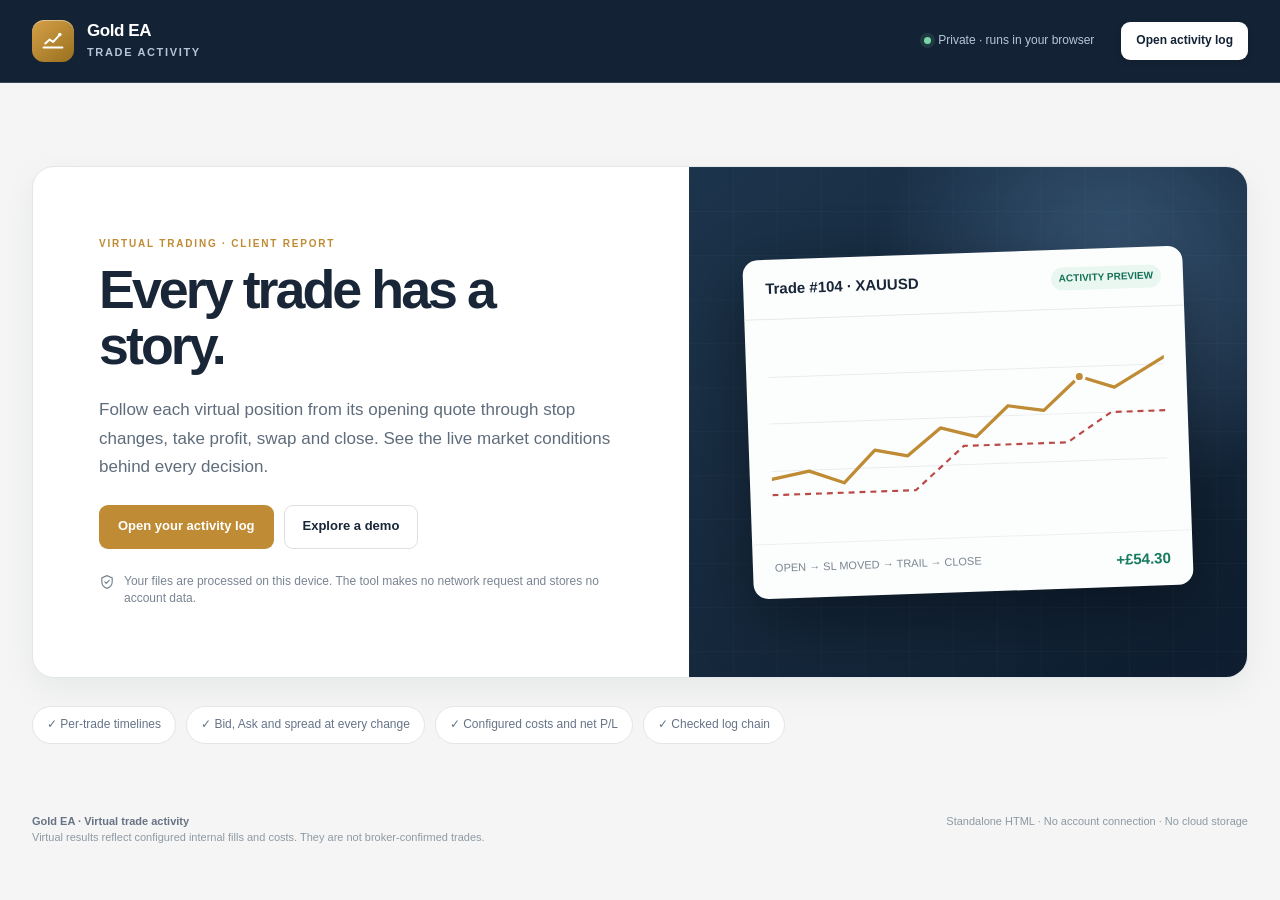
==== public/gold-ea-activity/index.html @ 815eebed "Add Gold EA virtual trade activity viewer at /gold-ea-activity/ Co-Authored-By: Claude Sonnet 5.5 <n" ====
<!doctype html>
<html lang="en">
<head>
  <meta charset="utf-8">
  <meta name="viewport" content="width=device-width, initial-scale=1">
  <meta name="color-scheme" content="light">
  <meta http-equiv="Content-Security-Policy" content="default-src 'none'; script-src 'unsafe-inline'; style-src 'unsafe-inline'; img-src data:; connect-src 'none'; object-src 'none'; base-uri 'none'">
  <title>Gold EA | Virtual trade activity</title>
  <style>
:root {
  color-scheme: light;
  --ink: #192638;
  --muted: #657184;
  --line: #e3e6e9;
  --paper: #fff;
  --surface: #f4f5f4;
  --navy: #132235;
  --navy-soft: #20334b;
  --gold: #bf8b34;
  --gold-soft: #fff5df;
  --green: #15745b;
  --green-soft: #eaf7f1;
  --red: #b34242;
  --red-soft: #fff0ee;
  --shadow: 0 12px 34px rgba(20, 34, 51, .055);
}
* { box-sizing: border-box; }
html { scroll-behavior: smooth; }
body { margin: 0; background: var(--surface); color: var(--ink);
  font-family: -apple-system, BlinkMacSystemFont, "Segoe UI", Inter, Arial, sans-serif;
  font-size: 14px; line-height: 1.45; }
button, input, select { font: inherit; }
button { cursor: pointer; }
button:disabled { cursor: not-allowed; opacity: .48; }
[hidden] { display: none !important; }
a { color: inherit; }
.app-header { background: var(--navy); color: #fff; border-bottom: 1px solid #35465a; }
.header-inner { max-width: 1536px; min-height: 82px; margin: auto; padding: 16px 32px;
  display: flex; align-items: center; justify-content: space-between; gap: 24px; }
.brand { display: flex; align-items: center; gap: 13px; min-width: 255px; }
.brand-icon { width: 42px; height: 42px; border-radius: 12px; background: linear-gradient(140deg, #d6a047, #98701f);
  display: grid; place-items: center; box-shadow: inset 0 1px 0 #ffffff66; }
.brand-icon svg { width: 24px; height: 24px; }
.brand-name { display: block; font-size: 17px; line-height: 1.2; letter-spacing: -.025em; font-weight: 760; }
.brand-caption { display: block; margin-top: 3px; font-size: 11px; letter-spacing: .15em;
  color: #b6c5d8; font-weight: 700; }
.header-tools { display: flex; align-items: center; justify-content: flex-end; flex-wrap: wrap; gap: 8px; }
.privacy-chip { color: #b7c7d9; display: inline-flex; align-items: center; gap: 7px;
  font-size: 12px; padding: 8px 12px; margin-right: 7px; white-space: nowrap; }
.privacy-dot { width: 7px; height: 7px; border-radius: 50%; background: #7bd6a7;
  box-shadow: 0 0 0 4px #7bd6a722; }
.btn { border: 1px solid transparent; border-radius: 9px; min-height: 38px; padding: 8px 14px;
  display: inline-flex; justify-content: center; align-items: center; gap: 7px;
  font-size: 12px; font-weight: 700; white-space: nowrap; text-decoration: none; transition: .16s ease; }
.btn:focus-visible, input:focus-visible, select:focus-visible, summary:focus-visible,
.trade-card:focus-visible { outline: 3px solid #d8a640; outline-offset: 2px; }
.btn:hover:not(:disabled) { transform: translateY(-1px); }
.btn-light { background: #fff; color: var(--navy); box-shadow: 0 2px 6px #00000020; }
.btn-light:hover:not(:disabled) { background: #f3f6fa; }
.btn-outline { background: transparent; border-color: #607188; color: #fff; }
.btn-outline:hover:not(:disabled) { background: #ffffff16; border-color: #a8b9cb; }
.btn-quiet { background: #fff; border-color: #dce0e4; color: var(--ink); }
.btn-quiet:hover:not(:disabled) { border-color: var(--gold); background: #fffaf0; }
.btn-gold { background: var(--gold); color: #fff; }
.btn-gold:hover:not(:disabled) { background: #a97723; }
.file-input { position: absolute; width: 1px; height: 1px; opacity: 0; pointer-events: none; }
.page { max-width: 1536px; margin: auto; padding: 34px 32px 70px; }
.status-line { min-height: 23px; color: var(--muted); font-size: 12px; margin-bottom: 10px; }
.status-line.error { color: var(--red); font-weight: 700; }
.empty-shell { margin: 26px 0 0; background: var(--paper); border: 1px solid var(--line);
  border-radius: 22px; overflow: hidden; box-shadow: var(--shadow); display: grid;
  grid-template-columns: 1fr minmax(390px, .85fr); min-height: 510px; }
.empty-copy { padding: 70px 66px; display: flex; flex-direction: column; align-items: flex-start; justify-content: center; }
.eyebrow { color: var(--gold); font-size: 10px; font-weight: 820; letter-spacing: .18em; margin: 0 0 9px; }
.empty-copy h1 { font-size: clamp(34px, 4.2vw, 60px); max-width: 650px; line-height: 1.06;
  letter-spacing: -.055em; margin: 0; font-weight: 760; }
.empty-copy .lead { margin: 22px 0 24px; max-width: 540px; color: #5e6c7b;
  font-size: 17px; line-height: 1.65; }
.empty-actions { display: flex; flex-wrap: wrap; gap: 10px; }
.empty-actions .btn { min-height: 44px; padding-inline: 18px; font-size: 13px; }
.empty-note { margin: 24px 0 0; display: flex; align-items: flex-start; gap: 9px;
  color: #798492; max-width: 550px; font-size: 12px; }
.empty-note svg { width: 16px; height: 16px; flex: none; margin-top: 1px; }
.hero-art { position: relative; padding: 44px 38px; overflow: hidden; display: grid; place-items: center;
  background: radial-gradient(circle at 76% 20%, #395776 0, transparent 40%),
    linear-gradient(145deg, #1d354c, #0f1e30); }
.hero-art::before { content: ""; position: absolute; inset: 0; opacity: .35;
  background-image: linear-gradient(#ffffff10 1px, transparent 1px),
    linear-gradient(90deg, #ffffff10 1px, transparent 1px); background-size: 44px 44px; }
.mock-panel { position: relative; width: min(440px, 100%); background: #fcfdfd; border-radius: 15px;
  box-shadow: 0 20px 65px #0006; overflow: hidden; transform: rotate(-2deg); }
.mock-panel-head { display: flex; justify-content: space-between; align-items: center;
  padding: 18px 22px; border-bottom: 1px solid #e7e9ec; }
.mock-panel-head strong { font-size: 15px; }
.mock-panel-head span { background: #eaf7f1; color: #147056; border-radius: 99px;
  padding: 4px 8px; font-size: 10px; font-weight: 750; }
.mock-panel-body { padding: 22px; }
.mock-panel-body svg { width: 100%; height: 175px; }
.mock-panel-foot { display: flex; justify-content: space-between; border-top: 1px solid #edf0f2;
  padding: 16px 22px; color: #7a8491; font-size: 11px; }
.mock-panel-foot strong { font-size: 15px; color: #167b5e; }
.trust-strip { display: flex; flex-wrap: wrap; gap: 10px; margin-top: 28px; }
.trust-strip span { background: #fff; border: 1px solid var(--line); border-radius: 99px;
  padding: 9px 14px; font-size: 12px; color: #667488; }
.dashboard-head { display: flex; justify-content: space-between; align-items: flex-end; gap: 16px; margin-bottom: 24px; }
.dashboard-head h1 { font-size: clamp(28px, 3vw, 39px); letter-spacing: -.045em;
  margin: 3px 0 5px; line-height: 1.12; }
.dashboard-head p { color: var(--muted); margin: 0; font-size: 13px; }
.dashboard-head-right { text-align: right; min-width: 210px; }
.run-id { display: block; color: var(--muted); font-size: 11px; max-width: 440px;
  overflow: hidden; text-overflow: ellipsis; white-space: nowrap; }
.audit-pill { display: inline-flex; align-items: center; gap: 7px; border: 1px solid #d5e9dc;
  background: #eef8f2; color: #176d50; padding: 7px 11px; border-radius: 99px;
  font-size: 11px; font-weight: 750; margin-bottom: 8px; }
.audit-pill::before { content: "✓"; font-weight: 900; }
.metric-grid { display: grid; grid-template-columns: repeat(4, minmax(0, 1fr)); gap: 14px; margin-bottom: 18px; }
.metric { background: #fff; border: 1px solid var(--line); border-radius: 14px;
  box-shadow: var(--shadow); padding: 18px 20px; min-height: 112px; }
.metric span { color: var(--muted); font-size: 11px; font-weight: 680; letter-spacing: .02em; }
.metric strong { display: block; margin-top: 6px; color: var(--ink); font-size: clamp(22px, 2.3vw, 30px);
  letter-spacing: -.04em; line-height: 1.13; font-variant-numeric: tabular-nums; }
.metric small { display: block; margin-top: 6px; color: #8993a0; font-size: 11px; }
.metric .positive, .positive { color: var(--green) !important; }
.metric .negative, .negative { color: var(--red) !important; }
.warning-box { background: #fff9ec; border: 1px solid #f0dbaf; color: #70572a; border-radius: 12px;
  padding: 10px 17px; margin-bottom: 18px; font-size: 12px; }
.warning-box p { margin: 5px 0; }
.workspace { display: grid; grid-template-columns: 300px minmax(0, 1fr);
  align-items: start; gap: 16px; }
.sidebar, .detail-shell { border: 1px solid var(--line); background: #fff;
  border-radius: 15px; box-shadow: var(--shadow); }
.sidebar { overflow: hidden; position: sticky; top: 14px; max-height: calc(100vh - 28px);
  display: flex; flex-direction: column; }
.sidebar-head { padding: 20px 18px 14px; border-bottom: 1px solid var(--line); }
.section-title { display: flex; align-items: center; justify-content: space-between; gap: 12px; }
.section-title h3 { font-size: 19px; letter-spacing: -.035em; margin: 0; }
.section-title > span { color: #8792a0; font-size: 11px; }
.sidebar h2 { font-size: 17px; margin: 0 0 14px; letter-spacing: -.025em; }
.search { width: 100%; border: 1px solid #dce1e5; border-radius: 8px; min-height: 38px;
  padding: 9px 11px; background: #fcfcfd; color: var(--ink); outline: none; }
.search::placeholder { color: #98a1ac; }
.segmented { display: flex; gap: 5px; background: #f2f3f4; border-radius: 8px; padding: 4px; margin-top: 12px; }
.segmented button { border: 0; background: transparent; border-radius: 6px; padding: 6px 10px;
  flex: 1; color: var(--muted); font-size: 11px; font-weight: 750; }
.segmented button.selected { background: white; color: var(--ink); box-shadow: 0 1px 4px #00000012; }
.sort-line { display: flex; justify-content: space-between; align-items: center; padding: 10px 17px;
  color: #929ba5; font-size: 11px; border-bottom: 1px solid var(--line); }
.sort-line select { border: 0; background: transparent; color: #647183; font-size: 11px; cursor: pointer; }
.trade-list { overflow-y: auto; min-height: 100px; }
.trade-card { width: 100%; text-align: left; display: block; border: 0; border-left: 3px solid transparent;
  background: #fff; padding: 15px 16px; border-bottom: 1px solid #edf0f2; color: var(--ink); }
.trade-card:hover { background: #fafaf8; }
.trade-card.active { background: #fffaf0; border-left-color: var(--gold); }
.trade-card-top, .trade-card-bottom { display: flex; justify-content: space-between; align-items: center;
  gap: 10px; }
.trade-card-top { margin-bottom: 9px; }
.direction { font-size: 10px; font-weight: 830; letter-spacing: .06em; border-radius: 5px;
  padding: 4px 7px; vertical-align: middle; }
.direction.buy { color: var(--green); background: var(--green-soft); }
.direction.sell { color: #a35236; background: #fff0e9; }
.trade-num { color: #9aa3ae; font-size: 10px; font-weight: 700; }
.trade-card strong { display: block; font-size: 12px; overflow: hidden; white-space: nowrap;
  text-overflow: ellipsis; margin-bottom: 8px; }
.trade-card-times { display: grid; gap: 3px; margin-bottom: 9px; font-size: 10px;
  color: #778492; font-variant-numeric: tabular-nums; }
.trade-card-times > span { display: grid; grid-template-columns: 41px minmax(0, 1fr); gap: 5px; }
.trade-card-times > span > span:last-child { overflow-wrap: anywhere; }
.trade-card-bottom { font-size: 11px; color: #8a94a0; }
.trade-card-bottom span:last-child { font-weight: 760; font-variant-numeric: tabular-nums; }
.empty-list { padding: 20px; color: #8792a0; text-align: center; }
.detail-shell { overflow: hidden; min-height: 440px; }
.detail-tabs { display: flex; gap: 0; padding: 0 23px; border-bottom: 1px solid var(--line); }
.detail-tabs button { border: 0; border-bottom: 2px solid transparent; background: none;
  color: #8490a0; padding: 17px 18px 14px; font-size: 12px; font-weight: 760; }
.detail-tabs button.selected { color: var(--ink); border-color: var(--gold); }
.detail-inner { padding: 25px; }
.no-selection { min-height: 360px; display: grid; place-items: center; color: #8593a1; }
.detail-head { display: flex; justify-content: space-between; gap: 24px; align-items: start; }
.detail-head h2 { display: flex; align-items: center; gap: 10px; flex-wrap: wrap;
  font-size: clamp(18px, 2vw, 25px); letter-spacing: -.04em; margin: 2px 0 7px; overflow-wrap: anywhere; }
.detail-sub { font-size: 12px; color: #8893a0; margin: 0; }
.net-block { text-align: right; min-width: 150px; }
.net-block span, .net-block small { color: #8c97a4; display: block; font-size: 11px; }
.net-block strong { display: block; font-size: 27px; letter-spacing: -.04em; font-variant-numeric: tabular-nums; }
.trade-facts { display: grid; grid-template-columns: repeat(5, minmax(0, 1fr)); gap: 0;
  background: #f7f8f8; border: 1px solid #eceef0; border-radius: 10px; margin: 22px 0 24px; }
.trade-facts div { padding: 13px 14px; border-right: 1px solid #e7e9eb; }
.trade-facts div:last-child { border-right: 0; }
.trade-facts span, .financial-row span { color: #8e99a5; font-size: 10px; font-weight: 720; display: block; }
.trade-facts strong { display: block; margin-top: 4px; font-size: 15px; font-variant-numeric: tabular-nums; }
.signal-card { border: 1px solid var(--line); border-radius: 12px; padding: 17px 19px;
  margin: 0 0 17px; }
.signal-card h3 { font-size: 18px; margin: 0 0 8px; }
.signal-card p { color: #657385; font-size: 11px; line-height: 1.5; }
.signal-note { margin: 0 0 14px; }
.signal-summary { display: grid; grid-template-columns: repeat(3, minmax(0, 1fr));
  gap: 9px; margin-bottom: 10px; }
.signal-summary > div { background: #f7f8f8; border-radius: 7px; padding: 10px; }
.signal-summary span { display: block; color: #8792a0; font-size: 10px; }
.signal-summary strong { display: block; margin-top: 4px; font-size: 12px; overflow-wrap: anywhere; }
.signal-expand { border-top: 1px solid var(--line); padding: 9px 0; }
.signal-expand:last-child { padding-bottom: 0; }
.signal-expand summary { cursor: pointer; font-size: 11px; font-weight: 750; }
.signal-grid { display: grid; grid-template-columns: repeat(2, minmax(0, 1fr)); gap: 4px 15px;
  margin-top: 10px; }
.signal-grid > div { display: flex; justify-content: space-between; gap: 10px;
  border-bottom: 1px solid #edf0f2; padding: 5px 0; font-size: 10px; }
.signal-grid span, .signal-grid code { color: #657385; overflow-wrap: anywhere; }
.signal-grid strong { text-align: right; font-variant-numeric: tabular-nums;
  overflow-wrap: anywhere; }
.signal-raw > div { display: block; }
.signal-raw strong { display: block; text-align: left; margin-top: 3px; }
.activity-trace { margin-top: 6px; }
.activity-trace summary { cursor: pointer; color: #657385; font-size: 10px; }
.chart-card { border: 1px solid var(--line); border-radius: 12px; padding: 18px 19px 7px; }
.chart-legend { display: flex; gap: 17px; flex-wrap: wrap; font-size: 10px; color: #7c8999; }
.chart-legend span::before { content: ""; width: 17px; height: 3px; border-radius: 9px;
  display: inline-block; vertical-align: middle; margin-right: 5px; background: var(--gold); }
.chart-legend .legend-stop::before { background: var(--red); }
.chart-legend .legend-target::before { background: #6b9bb0; }
.price-chart { min-height: 245px; display: grid; place-items: center; color: #8e99a5; font-size: 12px; }
.price-chart svg { width: 100%; max-height: 250px; overflow: visible; }
.chart-grid { stroke: #e8ecee; stroke-width: 1; }
.chart-label { fill: #9ba5b0; font-size: 10px; }
.chart-line { fill: none; stroke-width: 2.5; stroke-linecap: round; stroke-linejoin: round; }
.chart-price { stroke: var(--gold); }
.chart-stop { stroke: var(--red); stroke-dasharray: 5 4; stroke-width: 1.7; }
.chart-target { stroke: #6b9bb0; stroke-dasharray: 3 4; stroke-width: 1.5; }
.chart-point { fill: white; stroke: var(--gold); stroke-width: 2; }
.chart-close-point { fill: var(--navy); stroke: white; stroke-width: 2.5; }
.chart-protection-point { fill: white; stroke-width: 2; }
.chart-stop-point { stroke: var(--red); }
.chart-target-point { stroke: #6b9bb0; }
.chart-note { color: #7c8999; font-size: 10px; margin: 0 0 8px; }
.financial-row { display: grid; grid-template-columns: repeat(4, minmax(0, 1fr)); gap: 12px;
  background: #f7f8f8; border-radius: 10px; padding: 15px 17px; margin: 17px 0 27px; }
.financial-row strong { display: block; margin-top: 4px; font-size: 15px; font-variant-numeric: tabular-nums; }
.timeline-title { margin-bottom: 11px; }
.timeline { border: 1px solid var(--line); border-radius: 10px; overflow: hidden; }
.timeline-event { border-bottom: 1px solid var(--line); }
.timeline-event:last-child { border-bottom: 0; }
.timeline-event summary { display: flex; gap: 12px; align-items: center; padding: 13px 16px;
  cursor: pointer; list-style: none; }
.timeline-event summary::-webkit-details-marker { display: none; }
.timeline-event summary:hover { background: #fafbfb; }
.timeline-icon { flex: none; width: 8px; height: 8px; border-radius: 50%; background: var(--gold);
  box-shadow: 0 0 0 4px var(--gold-soft); }
.timeline-icon.close { background: var(--red); box-shadow: 0 0 0 4px var(--red-soft); }
.timeline-icon.open { background: var(--green); box-shadow: 0 0 0 4px var(--green-soft); }
.timeline-primary { flex: 1; min-width: 0; }
.timeline-primary strong { display: block; font-size: 12px; }
.timeline-primary small { display: block; font-size: 10px; color: #929ca8; margin-top: 2px;
  overflow: hidden; text-overflow: ellipsis; white-space: nowrap; }
.timeline-prices { text-align: right; min-width: 120px; }
.timeline-prices strong { display: block; font-size: 12px; font-variant-numeric: tabular-nums; }
.timeline-prices small { color: #97a0aa; font-size: 10px; }
.chevron { color: #aab3bc; margin-left: 7px; transition: transform .2s; }
.timeline-event[open] .chevron { transform: rotate(180deg); }
.event-expanded { border-top: 1px solid #edf0f2; background: #fcfcfb; padding: 16px 18px 19px 36px; }
.event-totals { display: flex; gap: 12px 22px; flex-wrap: wrap; font-size: 11px; color: #87919d; }
.event-totals strong { color: var(--ink); margin-left: 4px; }
.subheading { font-size: 10px; font-weight: 820; letter-spacing: .12em; color: #a47832;
  margin: 18px 0 9px; text-transform: uppercase; }
.context-grid { display: grid; grid-template-columns: repeat(3, minmax(0, 1fr)); gap: 7px; }
.context-grid div { padding: 8px 10px; background: #fff; border: 1px solid #eceef0; border-radius: 6px;
  min-width: 0; }
.context-grid span { display: block; color: #98a1aa; font-size: 9px; }
.context-grid strong { display: block; margin-top: 2px; font-size: 11px; overflow-wrap: anywhere; }
.identity-detail { margin-top: 12px; }
.identity-detail summary { padding: 4px 0; color: #6f7c88; font-size: 11px; cursor: pointer; }
.identity-detail .context-grid { margin-top: 8px; }
.activity-tools { display: flex; flex-wrap: wrap; gap: 10px; align-items: center; margin-bottom: 16px; }
.activity-tools .search { max-width: 240px; }
.activity-tools select { min-height: 38px; padding: 8px 12px; border: 1px solid #dce1e5;
  border-radius: 8px; background: #fff; color: var(--ink); }
.activity-tools label { display: flex; gap: 7px; align-items: center; color: #677384; font-size: 11px; }
.activity-caption { color: #9aa4ae; font-size: 11px; margin-bottom: 8px; }
.activity-list { border: 1px solid var(--line); border-radius: 10px; overflow: hidden; }
.activity-item { display: grid; grid-template-columns: 54px minmax(0, 1fr) 215px; gap: 12px;
  padding: 11px 14px; border-bottom: 1px solid #edf0f2; align-items: center; }
.activity-item:last-child { border: 0; }
.activity-item strong { display: block; font-size: 11px; }
.activity-item small { display: block; color: #939da9; font-size: 10px; overflow: hidden;
  text-overflow: ellipsis; white-space: nowrap; }
.activity-seq { color: #a6b0b9; font-size: 10px; }
.activity-quote { text-align: right; font-size: 11px; font-variant-numeric: tabular-nums; }
.footer { max-width: 1536px; margin: 0 auto; padding: 0 32px 32px;
  display: flex; justify-content: space-between; gap: 20px; color: #8e99a4; font-size: 11px; }
.footer strong { color: #677384; }
.busy-overlay, .drop-overlay { position: fixed; inset: 0; z-index: 20;
  background: #0c182bb8; display: grid; place-items: center; padding: 20px; }
.busy-card, .drop-card { min-width: min(420px, 100%); border: 1px solid #ffffff35;
  background: #fff; padding: 30px; border-radius: 16px; text-align: center; box-shadow: 0 25px 60px #0004; }
.busy-card strong, .drop-card strong { display: block; font-size: 18px; }
.busy-card p, .drop-card p { color: #83909c; margin: 7px 0 0; }
.spinner { width: 29px; height: 29px; border: 3px solid #ead8b7; border-top-color: var(--gold);
  border-radius: 50%; animation: spin .8s linear infinite; margin: 0 auto 17px; }
@keyframes spin { to { transform: rotate(360deg); } }
@media (max-width: 1080px) {
  .header-inner { align-items: flex-start; }
  .privacy-chip { display: none; }
  .empty-copy { padding: 55px 42px; }
  .workspace { grid-template-columns: 255px minmax(0, 1fr); }
  .detail-inner { padding: 18px; }
  .context-grid { grid-template-columns: repeat(2, minmax(0, 1fr)); }
}
@media (max-width: 760px) {
  .header-inner { padding: 15px 18px; display: block; }
  .brand { margin-bottom: 13px; }
  .header-tools { justify-content: flex-start; }
  .page { padding: 22px 13px 45px; }
  .empty-shell { grid-template-columns: 1fr; margin-top: 10px; }
  .empty-copy { padding: 42px 27px; }
  .empty-copy .lead { font-size: 15px; }
  .hero-art { min-height: 340px; padding: 30px; }
  .dashboard-head { display: block; }
  .dashboard-head-right { text-align: left; margin-top: 15px; }
  .metric-grid { grid-template-columns: repeat(2, minmax(0, 1fr)); gap: 8px; }
  .metric { padding: 15px; min-height: 100px; }
  .workspace { grid-template-columns: 1fr; }
  .sidebar { position: static; max-height: 350px; }
  .trade-facts { grid-template-columns: repeat(3, minmax(0, 1fr)); }
  .trade-facts div:nth-child(3) { border-right: 0; }
  .trade-facts div:nth-child(n+4) { border-top: 1px solid #e7e9eb; }
  .financial-row { grid-template-columns: repeat(2, minmax(0, 1fr)); }
  .detail-head { display: block; }
  .net-block { text-align: left; margin-top: 18px; }
  .activity-item { grid-template-columns: 35px minmax(0, 1fr); }
  .activity-quote { grid-column: 2; text-align: left; }
  .footer { display: block; padding: 0 17px 25px; }
}
@media (max-width: 470px) {
  .header-tools .btn { font-size: 11px; padding: 8px 9px; }
  .brand-name { font-size: 15px; }
  .trade-facts { grid-template-columns: repeat(2, minmax(0, 1fr)); }
  .trade-facts div:nth-child(3) { border-right: 1px solid #e7e9eb; }
  .trade-facts div:nth-child(2n) { border-right: 0; }
  .trade-facts div:nth-child(n+3) { border-top: 1px solid #e7e9eb; }
  .timeline-prices { min-width: 90px; }
  .context-grid { grid-template-columns: 1fr; }
  .signal-summary, .signal-grid { grid-template-columns: 1fr; }
}
@media print {
  body { background: #fff; font-size: 11px; }
  .app-header, .status-line, .sidebar, .detail-tabs, .warning-box,
  .footer, .btn, .activity-tools, .activity-list, .activity-caption { display: none !important; }
  .page { padding: 0; }
  .dashboard-head { margin: 0 0 14px; }
  .metric-grid { grid-template-columns: repeat(4, 1fr); }
  .metric { box-shadow: none; padding: 8px; min-height: 0; }
  .metric strong { font-size: 17px; }
  .workspace { display: block; }
  .detail-shell { border: 0; box-shadow: none; }
  .detail-inner { padding: 0; }
  .timeline-event { break-inside: avoid; }
  .timeline-event:not([open]) .event-expanded { display: none; }
  .chart-card { break-inside: avoid; }
}

  </style>
</head>
<body>
  <header class="app-header">
    <div class="header-inner">
      <div class="brand" aria-label="Gold EA trade activity">
        <div class="brand-icon" aria-hidden="true">
          <svg viewBox="0 0 28 28" fill="none"><path d="M3 21.5h22M5 17l5.1-4.8 4.1 2.9L22 6.5" stroke="white" stroke-width="2.3" stroke-linecap="round" stroke-linejoin="round"/><circle cx="22" cy="6.5" r="2" fill="white"/></svg>
        </div>
        <div><span class="brand-name">Gold EA</span><span class="brand-caption">TRADE ACTIVITY</span></div>
      </div>
      <div class="header-tools">
        <span class="privacy-chip"><span class="privacy-dot"></span> Private · runs in your browser</span>
        <label class="btn btn-light" for="activityInput">Open activity log
          <input class="file-input" id="activityInput" type="file" accept=".log,.txt,text/plain" aria-label="Open Gold EA activity log">
        </label>
      </div>
    </div>
  </header>

  <main class="page">
    <div id="statusMessage" class="status-line" role="status" aria-live="polite"></div>

    <section id="emptyState" aria-labelledby="emptyTitle">
      <div class="empty-shell">
        <div class="empty-copy">
          <p class="eyebrow">VIRTUAL TRADING · CLIENT REPORT</p>
          <h1 id="emptyTitle">Every trade has a story.</h1>
          <p class="lead">Follow each virtual position from its opening quote through stop changes, take profit, swap and close. See the live market conditions behind every decision.</p>
          <div class="empty-actions">
            <label class="btn btn-gold" for="activityInput">Open your activity log</label>
            <button type="button" class="btn btn-quiet" id="demoButton">Explore a demo</button>
          </div>
          <p class="empty-note">
            <svg viewBox="0 0 20 20" fill="none" aria-hidden="true"><path d="M10 2 3.5 5v4.8c0 4.2 2.4 6.9 6.5 8.2 4.1-1.3 6.5-4 6.5-8.2V5L10 2Z" stroke="currentColor" stroke-width="1.5"/><path d="m7.4 10 1.7 1.7 3.7-3.7" stroke="currentColor" stroke-width="1.5" stroke-linecap="round"/></svg>
            Your files are processed on this device. The tool makes no network request and stores no account data.
          </p>
        </div>
        <div class="hero-art" aria-hidden="true">
          <div class="mock-panel">
            <div class="mock-panel-head"><strong>Trade #104 · XAUUSD</strong><span>ACTIVITY PREVIEW</span></div>
            <div class="mock-panel-body">
              <svg viewBox="0 0 400 175" fill="none"><path d="M0 35h400M0 82h400M0 130h400" stroke="#e9edf0"/><path d="M0 138 38 131 73 144 105 112 138 119 172 92 208 102 241 72 277 78 314 45 349 57 400 28" stroke="#bf8b34" stroke-width="3.3" stroke-linecap="round" stroke-linejoin="round"/><path d="M0 154h145l50-43h105l45-29h55" stroke="#bb4a46" stroke-width="2.2" stroke-dasharray="6 5"/><circle cx="314" cy="45" r="5" fill="#bf8b34" stroke="white" stroke-width="3"/></svg>
            </div>
            <div class="mock-panel-foot"><span>OPEN → SL MOVED → TRAIL → CLOSE</span><strong>+£54.30</strong></div>
          </div>
        </div>
      </div>
      <div class="trust-strip"><span>✓ Per-trade timelines</span><span>✓ Bid, Ask and spread at every change</span><span>✓ Configured costs and net P/L</span><span>✓ Checked log chain</span></div>
    </section>

    <section id="dashboard" hidden aria-label="Virtual trade dashboard">
      <div class="dashboard-head">
        <div><p class="eyebrow" id="sourceLabel">VIRTUAL ACTIVITY LOG</p><h1>Trade activity overview</h1>
          <p id="activityCount">0 activity records</p></div>
        <div class="dashboard-head-right"><span class="audit-pill" id="integrityLabel">Activity checksum chain checked</span>
          <span class="run-id" id="runName" title="Run signature"></span></div>
      </div>
      <div class="metric-grid">
        <div class="metric"><span>VIRTUAL BALANCE</span><strong id="balanceValue">£0.00</strong><small>Internal account book</small></div>
        <div class="metric"><span>CHANGE FROM START</span><strong id="netValue">£0.00</strong><small>Balance versus opening balance</small></div>
        <div class="metric"><span>TRADES IN THIS LOG</span><strong id="tradeCountValue">0</strong><small id="openCountValue">0 open</small></div>
        <div class="metric"><span>RECORDED COMMISSION</span><strong id="costValue">£0.00</strong><small id="costSub">Swap £0.00</small></div>
      </div>
      <div id="warningBox" class="warning-box" role="note" hidden></div>
      <div class="workspace">
        <aside class="sidebar" aria-label="Trade list">
          <div class="sidebar-head"><h2>Trades</h2>
            <input id="tradeSearch" class="search" type="search" placeholder="Search trade or signal" aria-label="Search trades">
            <div class="segmented" aria-label="Trade status filter">
              <button type="button" class="selected" data-status="all">All</button>
              <button type="button" data-status="open">Open</button>
              <button type="button" data-status="closed">Closed</button>
            </div>
          </div>
          <div class="sort-line"><span id="visibleTradeCount">0 shown</span>
            <select id="sortTrades" aria-label="Sort trades"><option value="newest">Newest first</option><option value="oldest">Oldest first</option><option value="profit">Highest recorded P/L</option></select></div>
          <div id="tradeList" class="trade-list"></div>
        </aside>

        <div class="detail-shell">
          <nav class="detail-tabs" aria-label="Report view">
            <button type="button" data-view="trade" class="selected" aria-selected="true">Trade detail</button>
            <button type="button" data-view="activity" aria-selected="false">EA activity</button>
          </nav>
          <section id="tradeView" class="detail-inner" aria-label="Selected trade">
            <div id="tradeDetail"></div>
          </section>
          <section id="activityView" class="detail-inner" aria-label="EA activity" hidden>
            <div class="section-title"><div><p class="eyebrow">COMPLETE RUN</p><h3>EA activity</h3></div></div>
            <p class="detail-sub" style="margin:8px 0 17px">All meaningful events are listed. Market marks can be included; the latest 250 matching entries are shown at once.</p>
            <div class="activity-tools">
              <input id="activitySearch" class="search" type="search" placeholder="Search events" aria-label="Search activity">
              <select id="activityType" aria-label="Filter activity type"><option value="all">All event types</option><option value="OPEN">Opens</option><option value="MODIFY_SL">Stop changes</option><option value="CLOSE_1">Stop loss closes</option><option value="CLOSE_2">Take profit closes</option><option value="SWAP_ROLLOVER">Swap</option><option value="M5_DECISION">M5 decisions</option><option value="CANDIDATE_EVENT">Signal candidates</option><option value="RECOVERY_GAP">Recovery gaps</option></select>
              <label><input id="includeMarks" type="checkbox"> Include market marks</label>
            </div>
            <p id="activityShown" class="activity-caption"></p>
            <div id="activityList" class="activity-list"></div>
          </section>
        </div>
      </div>
      <div style="display:flex; flex-wrap:wrap; justify-content:flex-end; gap:9px; margin-top:18px">
        <button type="button" class="btn btn-quiet" id="exportCsv" disabled>Download trade CSV</button>
        <button type="button" class="btn btn-quiet" id="printReport" disabled>Print / Save PDF</button>
      </div>
    </section>
  </main>

  <footer class="footer"><span><strong>Gold EA · Virtual trade activity</strong><br>Virtual results reflect configured internal fills and costs. They are not broker-confirmed trades.</span>
    <span>Standalone HTML · No account connection · No cloud storage</span></footer>

  <div id="busyOverlay" class="busy-overlay" hidden role="status" aria-live="polite"><div class="busy-card"><div class="spinner"></div><strong>Checking your data</strong><p id="busyText">Reading activity log…</p></div></div>
  <div id="dropOverlay" class="drop-overlay" hidden aria-hidden="true"><div class="drop-card"><strong>Drop your Gold EA activity log here</strong><p>GoldEA_activity_*.log</p></div></div>
  <script>
/* Gold EA client report. No external libraries, storage, or network calls. */
"use strict";

const ACTIVITY_SCHEMA = "GOLD_ACTIVITY_V1";
const JOURNAL_SCHEMA = "GOLD_VIRTUAL_BOOK_V3";
const SHARE_SCHEMA = "GOLD_CLIENT_REPORT_V1";
const ENVIRONMENT_FIELDS = [
  "utc_msc", "tick_msc", "bid", "ask", "spread", "spread_points",
  "point", "tick_size", "stops_points", "freeze_points", "real_balance",
  "real_equity", "real_positions", "real_orders", "account_login",
  "account_server", "account_currency", "symbol", "bar_close_utc",
  "source_complete", "buy_final", "sell_final", "buy_quality",
  "sell_quality", "last_price", "tick_volume", "tick_volume_real",
  "tick_flags", "real_credit", "real_trade_mode", "volume_min",
  "volume_max", "volume_step", "h4_available", "in_session",
  "hard_block", "live_boundary"
];
const INT_ENV = new Set([
  "utc_msc", "tick_msc", "stops_points", "freeze_points", "real_positions",
  "real_orders", "bar_close_utc", "tick_volume",
  "tick_flags", "real_trade_mode"
]);
const BOOL_ENV = new Set([
  "source_complete", "buy_final", "sell_final", "h4_available",
  "in_session", "hard_block", "live_boundary"
]);
const CLOSE_REASONS = {
  1: "Stop loss", 2: "Take profit", 3: "S2 partial close",
  4: "Friday close", 5: "Virtual stop out", 6: "Strategy stop"
};

function fail(message, line) {
  throw new Error(line ? `Line ${line}: ${message}` : message);
}
function integer(value, label, line) {
  if (!/^-?\d+$/.test(value)) fail(`Invalid ${label}`, line);
  const number = Number(value);
  if (!Number.isSafeInteger(number)) fail(`Unsafe ${label}`, line);
  return number;
}
function finite(value, label, line) {
  if (value === "" || !/^-?\d+(?:\.\d+)?$/.test(value)) fail(`Invalid ${label}`, line);
  const number = Number(value);
  if (!Number.isFinite(number)) fail(`Non-finite ${label}`, line);
  return number;
}
function flag(value, label, line) {
  if (value !== "0" && value !== "1") fail(`Invalid ${label}`, line);
  return value === "1";
}
function fnv32(value) {
  let hash = 2166136261;
  for (let i = 0; i < value.length; i += 1) {
    hash = Math.imul(hash ^ value.charCodeAt(i), 16777619) >>> 0;
  }
  return hash;
}
function parseEnvironment(value, line) {
  const parts = value.split(",");
  if (parts.length !== ENVIRONMENT_FIELDS.length) fail("Environment field count", line);
  const environment = {};
  ENVIRONMENT_FIELDS.forEach((name, i) => {
    environment[name] = name === "account_login" ?
      (/^\d+$/.test(parts[i]) ? parts[i] : fail("Invalid account login", line))
      : INT_ENV.has(name) ? integer(parts[i], name, line)
      : BOOL_ENV.has(name) ? flag(parts[i], name, line)
      : name === "account_server" || name === "account_currency" || name === "symbol"
        ? parts[i] : finite(parts[i], name, line);
  });
  const spread = environment.ask - environment.bid;
  if (Math.abs(spread - environment.spread) > 1e-9 * Math.max(1, Math.abs(spread))) {
    fail("Inconsistent spread", line);
  }
  return environment;
}
function parseBook(value, line) {
  const records = value.split(";");
  const head = records[0].split(",");
  if (head.length !== 13 || integer(head[11], "position count", line) !== records.length - 1 || records.length > 65) {
    fail("Book field count", line);
  }
  const positions = new Map();
  for (const record of records.slice(1)) {
    const p = record.split(",");
    if (p.length !== 22) fail("Position field count", line);
    const id = integer(p[3], "trade ID", line);
    if (id <= 0 || positions.has(id)) fail("Duplicate or invalid trade ID", line);
    positions.set(id, {
      active: flag(p[0], "active", line), buy: flag(p[1], "buy", line),
      halfDone: flag(p[2], "half done", line), id, signalId: p[4],
      originalVolume: finite(p[5], "original volume", line),
      volume: finite(p[6], "volume", line),
      openPrice: finite(p[7], "open price", line),
      initialSl: finite(p[8], "initial SL", line),
      sl: finite(p[9], "SL", line), tp: finite(p[10], "TP", line),
      tp1: finite(p[11], "TP1", line), tp2: finite(p[12], "TP2", line),
      atr: finite(p[13], "ATR", line),
      lastExitQuote: finite(p[14], "exit quote", line),
      closeReason: integer(p[15], "close reason", line),
      openTickMsc: integer(p[16], "open tick", line),
      lastTickMsc: integer(p[17], "last tick", line),
      lastSwapMsc: integer(p[18], "last swap", line),
      tp1Reached: flag(p[19], "TP1 reached", line),
      protectionConfirmed: flag(p[20], "protection confirmed", line),
      bestExitQuote: finite(p[21], "best exit quote", line)
    });
  }
  return {
    openingBalance: finite(head[0], "opening balance", line),
    balance: finite(head[1], "balance", line),
    gross: finite(head[2], "gross", line),
    commission: finite(head[3], "commission", line),
    swap: finite(head[4], "swap", line),
    floating: finite(head[5], "floating", line),
    equity: finite(head[6], "equity", line),
    usedMargin: finite(head[7], "used margin", line),
    freeMargin: finite(head[8], "free margin", line),
    lastTickMsc: integer(head[9], "last tick", line),
    nextId: integer(head[10], "next ID", line),
    faultLocked: flag(head[12], "fault lock", line), positions
  };
}
function iso(ms) {
  if (!ms || !Number.isFinite(ms)) return "Time unavailable";
  try { return new Date(ms).toISOString().replace(".000Z", "Z"); }
  catch { return "Time unavailable"; }
}
function near(a, b) { return Math.abs(a - b) <= 1e-9; }
function snapshotRow(entry, position, kind, detail = "", extras = {}) {
  const env = entry.environment;
  return {
    sequence: entry.sequence, journalSequence: entry.journalSequence,
    time: env.utc_msc, brokerTick: env.tick_msc, kind, detail,
    tradeId: position.id, signalId: position.signalId,
    direction: position.buy ? "BUY" : "SELL",
    volume: position.volume, closedVolume: extras.closedVolume || 0,
    openPrice: position.openPrice, eventPrice: extras.eventPrice ?? null,
    initialSl: position.initialSl, sl: position.sl, tp: position.tp,
    tp1: position.tp1, tp2: position.tp2,
    grossDelta: extras.grossDelta || 0,
    commissionDelta: extras.commissionDelta || 0,
    swapDelta: extras.swapDelta || 0,
    environment: env,
    virtualBalance: entry.book.balance,
    virtualEquity: entry.book.equity
  };
}
function createTrade(position, recovered) {
  return {
    id: position.id, signalId: position.signalId,
    direction: position.buy ? "BUY" : "SELL",
    recovered, uncertain: recovered, active: position.active,
    openPrice: position.openPrice, openTickMsc: position.openTickMsc,
    openTime: null, closeTime: null, closeReason: null,
    initialSl: position.initialSl, sl: position.sl, tp: position.tp,
    tp1: position.tp1, tp2: position.tp2,
    originalVolume: position.originalVolume, volume: position.volume,
    gross: 0, commission: 0, swap: 0, net: 0,
    history: [], samples: [], sampleSeen: 0, sampleStride: 1
  };
}
function addTradeRow(trade, row) {
  trade.gross += row.grossDelta;
  trade.commission += row.commissionDelta;
  trade.swap += row.swapDelta;
  trade.net = trade.gross - trade.commission + trade.swap;
  row.grossTotal = trade.gross;
  row.commissionTotal = trade.commission;
  row.swapTotal = trade.swap;
  row.netTotal = trade.net;
  trade.history.push(row);
  trade.sl = row.sl; trade.tp = row.tp; trade.volume = row.volume;
  if (row.kind === "OPEN") trade.openTime = row.time;
  if (row.kind === "CLOSE" && near(row.volume, 0)) {
    trade.closeTime = row.time;
    trade.closeReason = row.detail;
    trade.active = false;
  }
}
function sampleTrade(trade, entry, position) {
  trade.sampleSeen += 1;
  if (trade.sampleSeen % trade.sampleStride !== 0 && entry.event === "MARK") return;
  const env = entry.environment;
  trade.samples.push({
    time: env.utc_msc, price: position.buy ? env.bid : env.ask,
    bid: env.bid, ask: env.ask, sl: position.sl, tp: position.tp,
    kind: entry.event
  });
  if (trade.samples.length > 1400) {
    trade.samples = trade.samples.filter((_, i) => i % 2 === 0);
    trade.sampleStride *= 2;
  }
}
function parseSignalTrace(detail) {
  if (!detail.startsWith("v=1&")) return null;
  const fields = Object.fromEntries(new URLSearchParams(detail));
  const signalMask = Number(fields.signal_gate_state_mask);
  const qualityMask = Number(fields.quality_contribution_mask);
  if (fields.v !== "1" || !/^[A-Za-z0-9_-]{1,160}$/.test(fields.key || "") ||
      fields.origin !== "BROKER_NATIVE" ||
      !Number.isSafeInteger(Number(fields.bar_close_utc_ms)) ||
      !Number.isSafeInteger(signalMask) || signalMask < 0 || signalMask > 0xffffffff ||
      !Number.isSafeInteger(qualityMask) || qualityMask < 0 || qualityMask > 0xfffff) return null;
  return fields;
}
function createActivityParser() {
  let lineNumber = 0;
  let previousHash = 0;
  let signature = null;
  let previousBook = null;
  let latestBook = null;
  let journalSequence = 0;
  const trades = new Map();
  const signalTraces = new Map();
  const pointers = new Map();
  const rollovers = new Map();
  const events = [];
  const warnings = [];
  let markCount = 0;

  function ensureTrade(position, recovered) {
    let trade = trades.get(position.id);
    if (!trade) {
      trade = createTrade(position, recovered);
      trades.set(position.id, trade);
    }
    if (recovered) trade.uncertain = true;
    return trade;
  }
  function add(entry, position, kind, detail = "", extras = {}) {
    const trade = ensureTrade(position, kind === "RECOVERED_OPEN" || kind === "RECOVERY_STATE");
    addTradeRow(trade, snapshotRow(entry, position, kind, detail, extras));
    return trade;
  }
  function push(raw) {
    if (!raw) return;
    lineNumber += 1;
    const fields = raw.replace(/\r$/, "").split("|");
    if (fields.length !== 12 || fields[0] !== ACTIVITY_SCHEMA || fields[11] !== "END") {
      fail("Activity schema or terminator", lineNumber);
    }
    const sequence = integer(fields[1], "activity sequence", lineNumber);
    const prev = integer(fields[2], "previous hash", lineNumber);
    if (sequence !== lineNumber || prev !== previousHash) fail("Activity sequence or hash chain", lineNumber);
    if (signature === null) signature = fields[3];
    if (!signature || fields[3] !== signature) fail("Run signature changed", lineNumber);
    const digest = integer(fields[10], "activity hash", lineNumber);
    if (fnv32(fields.slice(1, 10).join("|")) !== digest) fail("Activity checksum mismatch", lineNumber);
    const journalSeq = integer(fields[7], "journal sequence", lineNumber);
    const journalHash = integer(fields[8], "journal hash", lineNumber);
    if (journalSeq < 1 || journalSeq < journalSequence) fail("Journal order", lineNumber);
    if (pointers.has(journalSeq) && pointers.get(journalSeq) !== journalHash) {
      fail("Journal pointer changed", lineNumber);
    }
    pointers.set(journalSeq, journalHash);
    journalSequence = journalSeq;
    const entry = {
      sequence, event: fields[4], detail: fields[5], journalSequence: journalSeq,
      environment: parseEnvironment(fields[6], lineNumber),
      book: parseBook(fields[9], lineNumber)
    };
    if (sequence === 1 && entry.event !== "EA_START") fail("Missing EA_START", lineNumber);
    const current = entry.book.positions;
    const before = previousBook ? previousBook.positions : new Map();
    if (entry.event === "CANDIDATE_EVENT") {
      const trace = parseSignalTrace(entry.detail);
      if (trace) signalTraces.set(trace.key, trace);
    } else if (entry.event === "EA_START" && !previousBook) {
      for (const position of current.values()) {
        if (!position.active) continue;
        const trade = add(entry, position, "RECOVERED_OPEN", "Open before activity logging began",
          { eventPrice: position.openPrice });
        trade.recovered = true;
        trade.openTime = null;
      }
    } else if (entry.event === "OPEN") {
      const changed = [...current.values()].filter(p => !before.has(p.id) || before.get(p.id).signalId !== p.signalId);
      if (changed.length !== 1 || !previousBook) fail("Ambiguous OPEN", lineNumber);
      if (entry.detail.startsWith("signal_key=") &&
          entry.detail.slice("signal_key=".length) !== changed[0].signalId) {
        fail("OPEN signal trace key differs from the virtual position", lineNumber);
      }
      const trade = add(entry, changed[0], "OPEN", "Virtual fill", {
        eventPrice: changed[0].openPrice,
        commissionDelta: entry.book.commission - previousBook.commission
      });
      trade.signalTrace = signalTraces.get(changed[0].signalId) || null;
    } else if (entry.event.startsWith("CLOSE_")) {
      const changed = [...current.values()].filter(p => before.has(p.id) && p.volume < before.get(p.id).volume - 1e-9);
      if (changed.length !== 1 || !previousBook) fail("Ambiguous CLOSE", lineNumber);
      const p = changed[0];
      const trade = add(entry, p, "CLOSE", CLOSE_REASONS[p.closeReason] || "Close", {
        eventPrice: p.lastExitQuote,
        closedVolume: before.get(p.id).volume - p.volume,
        grossDelta: entry.book.gross - previousBook.gross,
        commissionDelta: entry.book.commission - previousBook.commission
      });
      if (!p.active && p.lastExitQuote > 0) {
        trade.samples.push({ time: entry.environment.utc_msc, price: p.lastExitQuote,
          bid: entry.environment.bid, ask: entry.environment.ask,
          sl: null, tp: null, kind: "CLOSE" });
      }
    } else if (entry.event === "SWAP_ROLLOVER") {
      if (!previousBook) fail("Swap without previous state", lineNumber);
      const expected = new Set([...current.values()].filter(p =>
        before.has(p.id) && p.lastSwapMsc !== before.get(p.id).lastSwapMsc).map(p => p.id));
      rollovers.set(journalSeq, {
        expected, seen: new Set(),
        amount: entry.book.swap - previousBook.swap, allocated: 0
      });
    } else if (entry.event === "SWAP_ALLOCATION") {
      const match = /^id:(\d+):gbp:(-?\d+(?:\.\d+)?)$/.exec(entry.detail);
      if (!match) fail("Invalid swap allocation", lineNumber);
      const id = integer(match[1], "swap trade ID", lineNumber);
      const amount = finite(match[2], "swap amount", lineNumber);
      const rollover = rollovers.get(journalSeq);
      if (!rollover || !current.has(id) || rollover.seen.has(id)) fail("Unmatched swap allocation", lineNumber);
      rollover.seen.add(id);
      rollover.allocated += amount;
      add(entry, current.get(id), "SWAP", "Rollover", { swapDelta: amount });
    } else if (entry.event === "TP1_REACHED") {
      for (const p of current.values()) {
        if (before.has(p.id) && p.tp1Reached && !before.get(p.id).tp1Reached) {
          add(entry, p, "TP1_REACHED", "TP1 threshold reached");
        }
      }
    } else if (entry.event === "EXIT_STATE") {
      for (const p of current.values()) {
        const old = before.get(p.id);
        if (old && p.protectionConfirmed !== old.protectionConfirmed &&
          near(p.sl, old.sl) && near(p.tp, old.tp)) {
          add(entry, p, "EXIT_STATE", p.protectionConfirmed ?
            "Protection activated" : "Protection cleared");
        }
      }
    } else if (entry.event === "RECOVERY_GAP") {
      warnings.push("The virtual journal advanced while activity logging was unavailable. Some trade context is missing.");
      for (const p of current.values()) {
        if (!p.active) continue;
        const trade = add(entry, p, "RECOVERY_STATE", "Earlier activity unavailable");
        trade.uncertain = true;
      }
    }
    if (previousBook && entry.event !== "OPEN" && entry.event !== "RECOVERY_GAP") {
      for (const p of current.values()) {
        const old = before.get(p.id);
        if (!old) continue;
        if (!near(p.sl, old.sl)) add(entry, p, "SL_CHANGE", `From ${old.sl}`);
        if (!near(p.tp, old.tp)) add(entry, p, "TP_CHANGE", `From ${old.tp}`);
      }
    }
    for (const p of current.values()) {
      const trade = trades.get(p.id);
      if (trade) {
        trade.active = p.active;
        trade.volume = p.volume;
        trade.sl = p.sl; trade.tp = p.tp;
        if (p.active && entry.environment.bid > 0 && entry.environment.ask > 0) {
          sampleTrade(trade, entry, p);
        }
      }
    }
    if (entry.event === "MARK") markCount += 1;
    events.push({
      sequence, journalSequence: journalSeq, time: entry.environment.utc_msc,
      event: entry.event, detail: entry.detail, bid: entry.environment.bid,
      ask: entry.environment.ask, spreadPoints: entry.environment.spread_points,
      environment: entry.event === "MARK" ? null : entry.environment,
      mark: entry.event === "MARK"
    });
    latestBook = entry.book;
    previousBook = entry.book;
    previousHash = digest;
  }
  function finish() {
    if (lineNumber === 0 || !latestBook) fail("Activity log is empty");
    for (const [seq, rollover] of rollovers) {
      const missing = [...rollover.expected].filter(id => !rollover.seen.has(id));
      if (missing.length || !near(rollover.amount, rollover.allocated)) {
        warnings.push(`Rollover at journal ${seq} has missing per-trade swap allocation.`);
      }
    }
    const items = [...trades.values()].sort((a, b) => a.id - b.id);
    return {
      schema: SHARE_SCHEMA, source: "activity", signature,
      activityRecords: lineNumber, markCount, journalSequence,
      openingBalance: latestBook.openingBalance,
      balance: latestBook.balance, equity: latestBook.equity,
      realisedGross: latestBook.gross, commission: latestBook.commission,
      swap: latestBook.swap, floating: latestBook.floating,
      faultLocked: latestBook.faultLocked,
      trades: items, events, warnings,
      integrity: { activity: "verified", journal: "not supplied" },
      journalPointers: [...pointers.entries()]
    };
  }
  return { push, finish };
}

function parseActivityText(text) {
  const parser = createActivityParser();
  const lines = text.split("\n");
  for (const line of lines) parser.push(line);
  return parser.finish();
}
async function* blobLines(blob, onProgress) {
  const reader = blob.stream().getReader();
  const decoder = new TextDecoder("windows-1252");
  let pending = "";
  let consumed = 0;
  while (true) {
    const { value, done } = await reader.read();
    if (done) break;
    consumed += value.byteLength;
    pending += decoder.decode(value, { stream: true });
    let split;
    while ((split = pending.indexOf("\n")) >= 0) {
      yield pending.slice(0, split);
      pending = pending.slice(split + 1);
    }
    if (pending.length > 2_000_000) fail("A record exceeds the supported line length");
    if (onProgress) onProgress(consumed, blob.size);
  }
  pending += decoder.decode();
  if (pending) yield pending;
}
async function parseActivityFile(file, onProgress) {
  const parser = createActivityParser();
  for await (const line of blobLines(file, onProgress)) parser.push(line);
  return parser.finish();
}
async function verifyJournalFile(report, file, onProgress) {
  if (!report || report.source !== "activity") fail("Load an activity log first");
  const required = new Map(report.journalPointers);
  let previousHash = 0;
  let signature = null;
  let count = 0;
  for await (const raw of blobLines(file, onProgress)) {
    if (!raw) continue;
    count += 1;
    const fields = raw.replace(/\r$/, "").split("|");
    if (fields.length !== 8 || fields[0] !== JOURNAL_SCHEMA || fields[7] !== "END") {
      fail("Journal schema or terminator", count);
    }
    const sequence = integer(fields[1], "journal sequence", count);
    const prior = integer(fields[2], "previous hash", count);
    const digest = integer(fields[6], "journal hash", count);
    if (sequence !== count || prior !== previousHash ||
      fnv32(fields.slice(1, 6).join("|")) !== digest) {
      fail("Journal chain or checksum", count);
    }
    if (signature === null) signature = fields[3];
    if (signature !== report.signature || fields[3] !== signature) {
      fail("Journal run signature differs from activity log", count);
    }
    if (required.has(sequence)) {
      if (required.get(sequence) !== digest) fail("Activity pointer differs from journal", count);
      required.delete(sequence);
    }
    previousHash = digest;
  }
  if (count === 0 || required.size) fail("Journal is missing activity-linked records");
  if (count > report.journalSequence) {
    report.warnings.push("The journal has newer records than the activity log. Refresh the activity file or inspect a logging gap.");
  }
  report.integrity.journal = "verified";
  return report;
}

function clientSnapshot(report) {
  const clone = JSON.parse(JSON.stringify(report));
  clone.source = "client snapshot";
  clone.events = clone.events.filter(event => !event.mark);
  clone.integrity = {
    activity: "verified at export", journal: report.integrity.journal,
    note: "The source files are not included in this share copy."
  };
  delete clone.journalPointers;
  for (const trade of clone.trades || []) {
    for (const row of trade.history || []) {
      if (row.environment) {
        delete row.environment.account_login;
        delete row.environment.account_server;
      }
    }
  }
  for (const event of clone.events || []) {
    if (event.environment) {
      delete event.environment.account_login;
      delete event.environment.account_server;
    }
  }
  return clone;
}
function parseClientSnapshot(text) {
  let result;
  try { result = JSON.parse(text); } catch { fail("Client report JSON is invalid"); }
  if (!result || result.schema !== SHARE_SCHEMA || !Array.isArray(result.trades) ||
      !Array.isArray(result.events) || !result.integrity ||
      typeof result.integrity !== "object") {
    fail("This is not a Gold EA client report");
  }
  for (const trade of result.trades) {
    if (!trade || !Number.isSafeInteger(trade.id) || trade.id < 1 ||
        !["BUY", "SELL"].includes(trade.direction) ||
        typeof trade.signalId !== "string" || !Array.isArray(trade.history) ||
        !Array.isArray(trade.samples) ||
        !trade.history.every(row => row && typeof row.kind === "string" &&
          typeof row.detail === "string" &&
          (!row.environment || typeof row.environment === "object")) ||
        !trade.samples.every(sample => sample && typeof sample === "object")) {
      fail("Client report contains an invalid trade");
    }
  }
  if (!result.events.every(event => event && Number.isSafeInteger(event.sequence) &&
      typeof event.event === "string" && typeof event.detail === "string")) {
    fail("Client report contains an invalid event");
  }
  result.source = "client snapshot";
  result.journalPointers = [];
  return result;
}

if (typeof module !== "undefined" && module.exports) {
  module.exports = {
    fnv32, parseActivityText, parseActivityFile, verifyJournalFile,
    clientSnapshot, parseClientSnapshot, createActivityParser
  };
}

function money(value, digits = 2) {
  return new Intl.NumberFormat("en-GB", {
    style: "currency", currency: "GBP", minimumFractionDigits: digits,
    maximumFractionDigits: digits
  }).format(Number(value) || 0);
}
function price(value) {
  return value === null || value === undefined || Number(value) === 0
    ? "—" : Number(value).toFixed(2);
}
function compactTime(value) {
  if (!value) return "Time unavailable";
  const date = new Date(value);
  if (Number.isNaN(date.getTime())) return "Time unavailable";
  return new Intl.DateTimeFormat("en-GB", {
    day: "2-digit", month: "short", year: "numeric",
    hour: "2-digit", minute: "2-digit", second: "2-digit",
    timeZone: "UTC", hour12: false
  }).format(date) + " UTC";
}
function h(value) {
  return String(value ?? "").replace(/[&<>"']/g, character => ({
    "&": "&amp;", "<": "&lt;", ">": "&gt;",
    '"': "&quot;", "'": "&#39;"
  })[character]);
}
function csvCell(value) {
  let text = String(value ?? "");
  if (typeof value === "string" && /^[=+\-@\t\r]/.test(text)) text = "'" + text;
  return '"' + text.replaceAll('"', '""') + '"';
}
function download(name, content, mime) {
  const blob = new Blob([content], { type: mime });
  const url = URL.createObjectURL(blob);
  const anchor = document.createElement("a");
  anchor.href = url; anchor.download = name;
  document.body.append(anchor);
  anchor.click(); anchor.remove();
  setTimeout(() => URL.revokeObjectURL(url), 2000);
}
function tradeCsv(report) {
  const columns = [
    "trade_id", "signal_id", "direction", "event", "time_utc", "detail",
    "volume", "closed_volume", "open_price", "event_price", "sl", "tp",
    "tp1", "tp2", "bid", "ask", "spread", "spread_points",
    "gross_delta_gbp", "commission_delta_gbp", "swap_delta_gbp",
    "gross_total_gbp", "commission_total_gbp", "swap_total_gbp",
    "net_total_gbp", "virtual_balance_gbp", "virtual_equity_gbp"
  ];
  const rows = [columns.join(",")];
  for (const trade of report.trades) {
    for (const row of trade.history) {
      const env = row.environment || {};
      const item = [
        trade.id, trade.signalId, trade.direction, row.kind, iso(row.time),
        row.detail, row.volume, row.closedVolume, row.openPrice,
        row.eventPrice ?? "", row.sl, row.tp, row.tp1, row.tp2,
        env.bid ?? "", env.ask ?? "", env.spread ?? "", env.spread_points ?? "",
        row.grossDelta, row.commissionDelta, row.swapDelta,
        row.grossTotal, row.commissionTotal, row.swapTotal,
        row.netTotal, row.virtualBalance, row.virtualEquity
      ];
      rows.push(item.map(csvCell).join(","));
    }
  }
  return rows.join("\r\n") + "\r\n";
}
function demoReport() {
  const base = Date.UTC(2026, 9, 7, 12, 10, 0);
  function env(time, bid, ask) {
    return {
      utc_msc: time, tick_msc: time + 10800000,
      bid, ask, spread: ask - bid,
      spread_points: Math.round((ask - bid) * 100), point: 0.01,
      tick_size: 0.01, real_balance: 0, real_equity: 0,
      account_currency: "GBP", symbol: "XAUUSD",
      bar_close_utc: Math.floor(time / 1000), source_complete: true,
      h4_available: true, in_session: true, hard_block: false,
      live_boundary: true
    };
  }
  function demoTrade(id, direction, signalId, openPrice, initialSl, tp, rows) {
    const trade = {
      id, direction, signalId, recovered: false, uncertain: false,
      active: false, openPrice, initialSl, sl: rows.at(-1).sl, tp,
      tp1: direction === "BUY" ? openPrice + 7 : openPrice - 7,
      tp2: direction === "BUY" ? openPrice + 12 : openPrice - 12,
      originalVolume: 0.05, volume: 0,
      openTime: rows[0].time, closeTime: rows.at(-1).time,
      closeReason: rows.at(-1).detail,
      gross: 0, commission: 0, swap: 0, net: 0,
      history: [], samples: []
    };
    for (const data of rows) {
      const row = {
        sequence: data.sequence, journalSequence: data.sequence,
        tradeId: id, signalId, direction, kind: data.kind,
        detail: data.detail || "", time: data.time,
        brokerTick: data.time + 10800000, volume: data.volume,
        closedVolume: data.closedVolume || 0,
        openPrice, eventPrice: data.eventPrice ?? null,
        initialSl, sl: data.sl, tp: data.tp ?? tp,
        tp1: trade.tp1, tp2: trade.tp2,
        grossDelta: data.gross || 0,
        commissionDelta: data.commission || 0,
        swapDelta: data.swap || 0,
        environment: env(data.time, data.bid, data.ask),
        virtualBalance: data.balance || 5000,
        virtualEquity: data.balance || 5000
      };
      addTradeRow(trade, row);
      trade.samples.push({ time: row.time,
        price: direction === "BUY" ? data.bid : data.ask,
        bid: data.bid, ask: data.ask, sl: row.sl, tp: row.tp,
        kind: row.kind });
    }
    return trade;
  }
  const first = demoTrade(1, "BUY", "S4-example-buy", 4120.00, 4110.00, 0, [
    { sequence: 2, kind: "OPEN", time: base, bid: 4119.78, ask: 4120,
      volume: .05, sl: 4110, eventPrice: 4120, commission: .35 },
    { sequence: 4, kind: "TP1_REACHED", time: base + 6*60000,
      bid: 4127.20, ask: 4127.42, volume: .05, sl: 4110 },
    { sequence: 5, kind: "SL_CHANGE", detail: "From 4110.00",
      time: base + 6*60000 + 1000, bid: 4127.20, ask: 4127.42,
      volume: .05, sl: 4127 },
    { sequence: 8, kind: "SL_CHANGE", detail: "From 4127.00",
      time: base + 9*60000, bid: 4131.80, ask: 4132.02,
      volume: .05, sl: 4127.80 },
    { sequence: 10, kind: "CLOSE", detail: "Stop loss",
      time: base + 13*60000, bid: 4127.70, ask: 4127.92,
      volume: 0, closedVolume: .05, sl: 4127.80,
      eventPrice: 4127.70, gross: 38.5, commission: .35, balance: 5037.8 }
  ]);
  const secondBase = base + 4*3600000;
  const second = demoTrade(2, "SELL", "S3-example-sell", 4130.10, 4140.10, 4118.10, [
    { sequence: 12, kind: "OPEN", time: secondBase,
      bid: 4130.10, ask: 4130.32, volume: .05, sl: 4140.10,
      eventPrice: 4130.10, commission: .35, balance: 5037.45 },
    { sequence: 16, kind: "SL_CHANGE", detail: "From 4140.10",
      time: secondBase + 15*60000, bid: 4122.80, ask: 4123.02,
      volume: .05, sl: 4123.10 },
    { sequence: 18, kind: "SWAP", detail: "Rollover",
      time: secondBase + 3600000, bid: 4121.00, ask: 4121.22,
      volume: .05, sl: 4123.10, swap: -.30, balance: 5037.15 },
    { sequence: 21, kind: "CLOSE", detail: "Take profit",
      time: secondBase + 2*3600000, bid: 4117.90, ask: 4118.10,
      volume: 0, closedVolume: .05, sl: 4123.10,
      eventPrice: 4118.10, gross: 60, commission: .35, balance: 5096.8 }
  ]);
  return {
    schema: SHARE_SCHEMA, source: "demo", signature: "SYNTHETIC_DEMO_ONLY",
    activityRecords: 21, markCount: 7, journalSequence: 21,
    openingBalance: 5000, balance: 5096.8, equity: 5096.8,
    realisedGross: 98.5, commission: 1.4, swap: -.30,
    floating: 0, faultLocked: false,
    trades: [first, second], events: [
      { sequence: 1, time: base, event: "EA_START", detail: "Demo run",
        bid: 4119.78, ask: 4120, spreadPoints: 22 },
      ...[first, second].flatMap(trade => trade.history.map(row => ({
        sequence: row.sequence, time: row.time, event: row.kind,
        detail: row.detail, bid: row.environment.bid,
        ask: row.environment.ask,
        spreadPoints: row.environment.spread_points
      })))
    ].sort((a, b) => a.sequence - b.sequence),
    warnings: ["This is illustrative data. It is not a real trading result."],
    integrity: { activity: "demo", journal: "demo" }, journalPointers: []
  };
}

function renderChart(container, trade) {
  container.replaceChildren();
  const data = trade.samples?.length ? trade.samples : trade.history.map(row => ({
    time: row.time,
    price: trade.direction === "BUY" ? row.environment?.bid : row.environment?.ask,
    sl: row.sl, tp: row.tp, kind: row.kind
  }));
  const points = data.filter(item => item && Number.isFinite(item.price) && item.price > 0);
  if (points.length < 2) {
    container.textContent = "The price chart will appear when this trade has at least two recorded market observations.";
    container.classList.add("chart-empty");
    return;
  }
  container.classList.remove("chart-empty");
  const width = 840, height = 260, left = 58, right = 22, top = 18, bottom = 34;
  const vals = points.flatMap(item => [item.price, item.sl, item.tp].filter(v => Number.isFinite(v) && v > 0));
  let min = Math.min(...vals), max = Math.max(...vals);
  const padding = Math.max((max - min) * .1, .2);
  min -= padding; max += padding;
  const first = points[0].time || 0;
  const last = points.at(-1).time || first + 1;
  const x = item => left + ((item.time - first) / Math.max(last - first, 1)) * (width - left - right);
  const y = value => top + ((max - value) / (max - min)) * (height - top - bottom);
  const svg = document.createElementNS("http://www.w3.org/2000/svg", "svg");
  svg.setAttribute("viewBox", `0 0 ${width} ${height}`);
  svg.setAttribute("role", "img");
  svg.setAttribute("aria-label", `Price, stop loss and take profit for trade ${trade.id}`);
  function shape(tag, attributes, content) {
    const element = document.createElementNS("http://www.w3.org/2000/svg", tag);
    for (const [key, value] of Object.entries(attributes)) element.setAttribute(key, String(value));
    if (content !== undefined) element.textContent = content;
    svg.append(element);
    return element;
  }
  for (let i = 0; i < 4; i += 1) {
    const value = min + (max - min) * i / 3;
    const yy = y(value);
    shape("line", { x1: left, y1: yy, x2: width - right, y2: yy, class: "chart-grid" });
    shape("text", { x: left - 10, y: yy + 4, "text-anchor": "end", class: "chart-label" }, value.toFixed(1));
  }
  const series = [
    ["price", item => item.price],
    ["stop", item => item.kind === "CLOSE" ? null : item.sl],
    ["target", item => item.kind === "CLOSE" ? null : item.tp]
  ];
  for (const [name, getter] of series) {
    let segment = [];
    function flush() {
      if (segment.length > 1) {
        shape("polyline", { points: segment.map(item => `${x(item)},${y(getter(item))}`).join(" "),
          class: `chart-line chart-${name}` });
      }
      segment = [];
    }
    for (const item of points) {
      const value = getter(item);
      if (!Number.isFinite(value) || value <= 0) {
        flush();
        continue;
      }
      if (name !== "price" && segment.length && !near(value, getter(segment.at(-1)))) {
        flush();
        const marker = shape("circle", { cx: x(item), cy: y(value), r: 3,
          class: `chart-protection-point chart-${name}-point` });
        const title = document.createElementNS("http://www.w3.org/2000/svg", "title");
        title.textContent = `${compactTime(item.time)} · ${name === "stop" ? "Stop loss" : "Take profit"} changed to ${price(value)}`;
        marker.append(title);
      }
      segment.push(item);
    }
    flush();
  }
  for (const item of points.filter(p => p.kind !== "MARK").slice(-80)) {
    const circle = shape("circle", { cx: x(item), cy: y(item.price), r: item.kind === "CLOSE" ? 5 : 3.8,
      class: item.kind === "CLOSE" ? "chart-point chart-close-point" : "chart-point" });
    const title = document.createElementNS("http://www.w3.org/2000/svg", "title");
    title.textContent = `${compactTime(item.time)} · ${item.kind} · ${price(item.price)}`;
    circle.append(title);
  }
  shape("text", { x: left, y: height - 8, class: "chart-label" }, compactTime(first));
  shape("text", { x: width - right, y: height - 8, "text-anchor": "end", class: "chart-label" }, compactTime(last));
  container.append(svg);
}

const SIGNAL_GATE_BITS = [
  "BUY STC oversold state", "BUY STC pass", "SELL STC pass", "BUY RSI pass",
  "SELL RSI pass", "Body pass", "In session", "Trend filter pass",
  "Hard block", "At point of interest", "BUY candidate raw", "BUY confirming bar",
  "BUY body held", "SELL candidate raw", "SELL confirming bar", "SELL body held",
  "Continuation SELL candidate raw", "Continuation SELL confirming bar",
  "Continuation SELL body held", "BUY signal", "SELL signal",
  "Continuation SELL signal", "BUY final", "SELL final", "BUY suppressed",
  "SELL suppressed", "Secondary BUY", "Secondary SELL", "Grind BUY raw",
  "Grind SELL raw", "Grind BUY", "Grind SELL"
];
const QUALITY_BITS = [
  "BUY near EMA21", "BUY near round number", "BUY near session low", "BUY M1 bullish",
  "BUY bullish engulfing", "BUY STC below 25", "BUY RSI 40–60",
  "BUY near support", "BUY volume surge", "BUY absorption (+2)",
  "SELL near EMA21", "SELL near round number", "SELL near session high",
  "SELL M1 bearish", "SELL bearish engulfing", "SELL STC above 75",
  "SELL RSI 40–60", "SELL near resistance", "SELL volume surge",
  "SELL absorption (+2)"
];
const SIGNAL_PATHS = {
  1: "Primary BUY", 2: "Primary SELL flip", 3: "Continuation SELL",
  4: "Secondary BUY", 5: "Secondary SELL", 6: "Grind BUY", 7: "Grind SELL"
};
const SIGNAL_REASONS = {
  1: "Executable primary, 3 stars", 10: "Executable continuation, 3 stars",
  11: "Executable secondary, 3 stars", 12: "Executable grind, 3 stars"
};
function renderSignalTrace(trade) {
  const trace = trade.signalTrace;
  if (!trace) return `<section class="signal-card"><p class="eyebrow">SIGNAL DECISION</p>
    <h3>Detailed trace unavailable</h3><p>This activity log predates trade-linked signal tracing, or this trade was recovered after its signal record.</p></section>`;
  const fieldRows = Object.entries(trace).map(([key, value]) =>
    `<div><code>${h(key)}</code><strong>${h(value)}</strong></div>`).join("");
  function maskRows(names, value) {
    const mask = Number(value);
    return names.map((name, bit) => `<div><span>${h(name)}</span>
      <strong class="${mask & (1 << bit) ? "positive" : ""}">${mask & (1 << bit) ? "Yes" : "No"}</strong></div>`).join("");
  }
  const quality = trade.direction === "BUY" ? trace.buy_quality : trace.sell_quality;
  const stars = trade.direction === "BUY" ? trace.buy_stars : trace.sell_stars;
  const path = SIGNAL_PATHS[trace.signal_path] || `Path ${trace.signal_path || "unknown"}`;
  return `<section class="signal-card"><p class="eyebrow">SIGNAL DECISION</p>
    <h3>Why this trade was created</h3>
    <p class="signal-note">Native EA calculation from broker M5 tick volume. Compare with TradingView by confirmed M5 close; COMEX inputs are not used by this EA. TradingView's observation gate mask corresponds to the native input gate mask ${h(trace.observation_gate_mask ?? "unavailable")}; the EA's full decision mask is ${h(trace.signal_gate_state_mask)}.</p>
    <div class="signal-summary">
      <div><span>Confirmed M5 close</span><strong>${h(compactTime(Number(trace.bar_close_utc_ms)))}</strong></div>
      <div><span>Signal path</span><strong>${h(path)}</strong></div>
      <div><span>${trade.direction} quality</span><strong>${h(quality)} points · ${h(stars)} stars</strong></div>
      <div><span>EA decision</span><strong>${h(SIGNAL_REASONS[trace.signal_reason] || `Reason ${trace.signal_reason || "unknown"}`)}</strong></div>
      <div><span>Candidate registration</span><strong>${trace.registration_transition === "3" ? "Replaced opposite" : "Registered"}</strong></div>
    </div>
    <details class="signal-expand"><summary>Decision gates and result</summary>
      <p>Native signal mask ${h(trace.signal_gate_state_mask)}. This full 32-bit result mask has a different scope from the shorter TradingView observation gate mask.</p>
      <div class="signal-grid">${maskRows(SIGNAL_GATE_BITS, trace.signal_gate_state_mask)}</div></details>
    <details class="signal-expand"><summary>Quality score components</summary>
      <p>Contribution mask ${h(trace.quality_contribution_mask)}; an absorption component contributes two points.</p>
      <div class="signal-grid">${maskRows(QUALITY_BITS, trace.quality_contribution_mask)}</div></details>
    <details class="signal-expand"><summary>All recorded native values for comparison</summary>
      <div class="signal-grid signal-raw">${fieldRows}</div></details>
  </section>`;
}

function initDashboard() {
  if (typeof document === "undefined") return;
  const $ = id => document.getElementById(id);
  const state = { report: null, selectedId: null, view: "trade", status: "all", sort: "newest" };
  const activityInput = $("activityInput");
  function announce(message, isError = false) {
    const element = $("statusMessage");
    element.textContent = message;
    element.classList.toggle("error", isError);
  }
  function busy(value) {
    $("busyOverlay").hidden = !value;
    document.body.classList.toggle("is-busy", value);
  }
  function setReport(report) {
    state.report = report;
    state.selectedId = report.trades.at(-1)?.id ?? null;
    state.view = "trade";
    $("emptyState").hidden = true;
    $("dashboard").hidden = false;
    $("exportCsv").disabled = false;
    $("printReport").disabled = false;
    renderAll();
  }
  function renderAll() {
    const report = state.report;
    if (!report) return;
    $("runName").textContent = report.source === "demo" ? "Illustrative demo" :
      report.signature || "Shared client report";
    $("sourceLabel").textContent = report.source === "demo" ? "DEMO DATA" :
      report.source === "client snapshot" ? "SHARED REPORT" : "VIRTUAL ACTIVITY LOG";
    $("integrityLabel").textContent = report.source === "demo" ? "Illustrative only" :
      "Activity checksum chain checked";
    $("balanceValue").textContent = money(report.balance);
    const change = report.balance - report.openingBalance;
    $("netValue").textContent = money(change);
    $("netValue").classList.toggle("negative", change < 0);
    $("netValue").classList.toggle("positive", change >= 0);
    $("tradeCountValue").textContent = String(report.trades.length);
    $("openCountValue").textContent = `${report.trades.filter(t => t.active).length} open`;
    $("costValue").textContent = money(report.commission);
    $("costSub").textContent = `Swap ${money(report.swap)}`;
    $("activityCount").textContent = `${Number(report.activityRecords || 0).toLocaleString("en-GB")} activity records · ${Number(report.markCount || 0).toLocaleString("en-GB")} price marks`;
    const notes = [...new Set(report.warnings || [])];
    $("warningBox").hidden = notes.length === 0;
    $("warningBox").replaceChildren(...notes.map(note => {
      const paragraph = document.createElement("p"); paragraph.textContent = note; return paragraph;
    }));
    document.querySelectorAll("[data-view]").forEach(button => {
      button.classList.toggle("selected", button.dataset.view === state.view);
      button.setAttribute("aria-selected", String(button.dataset.view === state.view));
    });
    $("tradeView").hidden = state.view !== "trade";
    $("activityView").hidden = state.view !== "activity";
    renderTrades();
    renderTradeDetail();
    renderActivity();
  }
  function filteredTrades() {
    const query = $("tradeSearch").value.trim().toLowerCase();
    const trades = state.report.trades.filter(trade => {
      if (state.status === "open" && !trade.active) return false;
      if (state.status === "closed" && trade.active) return false;
      if (!query) return true;
      return String(trade.id).includes(query) ||
        trade.signalId.toLowerCase().includes(query) ||
        trade.direction.toLowerCase().includes(query);
    });
    trades.sort((a, b) => state.sort === "oldest" ? a.id - b.id :
      state.sort === "profit" ? b.net - a.net : b.id - a.id);
    return trades;
  }
  function renderTrades() {
    const container = $("tradeList");
    const trades = filteredTrades();
    $("visibleTradeCount").textContent = `${trades.length} shown`;
    if (!trades.length) {
      container.innerHTML = '<p class="empty-list">No trades match these filters.</p>';
      return;
    }
    container.innerHTML = trades.map(trade => `
      <button type="button" class="trade-card ${trade.id === state.selectedId ? "active" : ""}"
        data-trade-id="${trade.id}" aria-current="${trade.id === state.selectedId}">
        <span class="trade-card-top"><span class="direction ${trade.direction.toLowerCase()}">${trade.direction}</span>
          <span class="trade-num">Trade #${trade.id}</span></span>
        <strong>${h(trade.signalId)}</strong>
        <span class="trade-card-times">
          <span><span>Opened</span><span>${trade.openTime ? h(compactTime(trade.openTime)) : "Before logging began"}</span></span>
          <span><span>Closed</span><span>${trade.closeTime ? h(compactTime(trade.closeTime)) : trade.active ? "Still open" : "Time unavailable"}</span></span>
        </span>
        <span class="trade-card-bottom"><span>${trade.active ? "Open" : "Closed"}${trade.recovered ? " · recovered" : ""}</span>
          <span class="${trade.net < 0 ? "negative" : "positive"}">${money(trade.net)}</span></span>
      </button>`).join("");
  }
  function detailPairs(env) {
    const entries = [
      ["Bid", price(env.bid)], ["Ask", price(env.ask)],
      ["Spread", price(env.spread)], ["Spread points", String(env.spread_points ?? "—")],
      ["Last price", price(env.last_price)],
      ["Tick volume", String(env.tick_volume ?? "—")],
      ["Symbol", env.symbol || "—"], ["Account currency", env.account_currency || "—"],
      ["Real account balance", money(env.real_balance)],
      ["Real account equity", money(env.real_equity)],
      ["Real positions", String(env.real_positions ?? "—")],
      ["Real orders", String(env.real_orders ?? "—")],
      ["Point", String(env.point ?? "—")], ["Tick size", String(env.tick_size ?? "—")],
      ["Stops level", String(env.stops_points ?? "—")],
      ["Freeze level", String(env.freeze_points ?? "—")],
      ["M5 close UTC", env.bar_close_utc ? iso(env.bar_close_utc * 1000) : "—"],
      ["Source complete", env.source_complete ? "Yes" : "No"],
      ["H4 available", env.h4_available ? "Yes" : "No"],
      ["Session active", env.in_session ? "Yes" : "No"],
      ["Hard block", env.hard_block ? "Yes" : "No"],
      ["Live boundary", env.live_boundary ? "Yes" : "No"]
    ];
    return entries.map(([key, value]) => `<div><span>${h(key)}</span><strong>${h(value)}</strong></div>`).join("");
  }
  function renderTradeDetail() {
    const report = state.report;
    const trade = report.trades.find(item => item.id === state.selectedId);
    if (!trade) {
      $("tradeDetail").innerHTML = '<div class="no-selection">Choose a trade from the list to inspect its history.</div>';
      return;
    }
    const history = [...trade.history].sort((a, b) => b.sequence - a.sequence);
    $("tradeDetail").innerHTML = `
      <div class="detail-head">
        <div><p class="eyebrow">TRADE #${trade.id} · ${h(trade.active ? "OPEN" : "CLOSED")}</p>
          <h2><span class="direction ${trade.direction.toLowerCase()}">${trade.direction}</span>
            ${h(trade.signalId)}</h2>
          <p class="detail-sub">${trade.recovered ? "Recovered from an earlier journal · earlier fees and quote history may be missing" :
            `Opened ${h(compactTime(trade.openTime))}`}${trade.closeTime ?
              ` · Closed ${h(compactTime(trade.closeTime))} at ${price(trade.history.filter(row => row.kind === "CLOSE").at(-1)?.eventPrice)} · ${h(trade.closeReason || "Close")}` : ""}</p></div>
        <div class="net-block"><span>Recorded net P/L</span><strong class="${trade.net < 0 ? "negative" : "positive"}">${money(trade.net)}</strong>
          <small>${trade.uncertain ? "Since activity logging began" : "For this trade"}</small></div>
      </div>
      <div class="trade-facts">
        <div><span>Entry</span><strong>${price(trade.openPrice)}</strong></div>
        <div><span>Initial SL</span><strong>${price(trade.initialSl)}</strong></div>
        <div><span>${trade.active ? "Current SL" : "SL at close"}</span><strong>${price(trade.sl)}</strong></div>
        <div><span>${trade.active ? "Current TP" : "Fixed TP"}</span><strong>${trade.tp > 0 ? price(trade.tp) : "None"}</strong></div>
        <div><span>Size</span><strong>${Number(trade.originalVolume).toFixed(2)} lots</strong></div>
      </div>
      ${renderSignalTrace(trade)}
      <div class="chart-card"><div class="section-title"><div><p class="eyebrow">TRADE PRICE CONTEXT</p><h3>Price and protection</h3></div>
        <div class="chart-legend"><span class="legend-price">Price</span><span class="legend-stop">Stop loss</span><span class="legend-target">Take profit</span></div></div>
        <div id="priceChart" class="price-chart"></div>
        <p class="chart-note">Protection lines show levels while the trade was open${trade.closeTime ? "; the larger price dot marks the close" : ""}.</p></div>
      <div class="financial-row">
        <div><span>Realised gross</span><strong>${money(trade.gross)}</strong></div>
        <div><span>Commission</span><strong>${money(trade.commission)}</strong></div>
        <div><span>Swap</span><strong>${money(trade.swap)}</strong></div>
        <div><span>Recorded net</span><strong class="${trade.net < 0 ? "negative" : "positive"}">${money(trade.net)}</strong></div>
      </div>
      <div class="section-title timeline-title"><div><p class="eyebrow">AUDIT TRAIL</p><h3>Trade timeline</h3></div>
        <span>${history.length} meaningful events</span></div>
      <div class="timeline">${history.map(row => {
        const env = row.environment || {};
        return `<details class="timeline-event">
          <summary><span class="timeline-icon ${h(row.kind.toLowerCase())}"></span>
            <span class="timeline-primary"><strong>${h(row.kind.replaceAll("_", " "))}</strong>
              <small>${h(compactTime(row.time))}${row.detail ? ` · ${h(row.detail)}` : ""}</small></span>
            <span class="timeline-prices"><strong>${row.eventPrice == null ?
              `${price(env.bid)} / ${price(env.ask)}` : price(row.eventPrice)}</strong>
              <small>SL ${price(row.sl)} · TP ${price(row.tp)}</small></span>
            <span class="chevron">⌄</span></summary>
          <div class="event-expanded"><div class="event-totals">
            <div>Volume <strong>${Number(row.volume).toFixed(2)} lots</strong></div>
            <div>Closed <strong>${Number(row.closedVolume).toFixed(2)} lots</strong></div>
            <div>Commission to date <strong>${money(row.commissionTotal)}</strong></div>
            <div>Swap to date <strong>${money(row.swapTotal)}</strong></div>
            <div>Net to date <strong>${money(row.netTotal)}</strong></div>
          </div><p class="subheading">Environment at this event</p>
          <div class="context-grid">${detailPairs(env)}</div>
          <details class="identity-detail"><summary>Account identifiers</summary>
            <div class="context-grid"><div><span>Account login</span><strong>${h(env.account_login ?? "Not included")}</strong></div>
            <div><span>Broker server</span><strong>${h(env.account_server ?? "Not included")}</strong></div></div></details>
          </div></details>`;
      }).join("")}</div>`;
    renderChart($("priceChart"), trade);
  }
  function renderActivity() {
    const report = state.report;
    const query = $("activitySearch").value.trim().toLowerCase();
    const includeMarks = $("includeMarks").checked;
    const eventType = $("activityType").value;
    const filtered = report.events.filter(item => {
      if (!includeMarks && item.mark) return false;
      if (eventType !== "all" && item.event !== eventType) return false;
      if (!query) return true;
      return `${item.event} ${item.detail} ${item.sequence}`.toLowerCase().includes(query);
    });
    const count = filtered.length;
    const page = filtered.slice(-250).reverse();
    $("activityShown").textContent = `${Math.min(count, 250).toLocaleString("en-GB")} of ${count.toLocaleString("en-GB")} matching events`;
    $("activityList").innerHTML = page.length ? page.map(item => {
      const trace = item.event === "CANDIDATE_EVENT" ? parseSignalTrace(item.detail) : null;
      const description = trace ? `Native ${SIGNAL_PATHS[trace.signal_path] || "signal"} · ${trace.bar_close_utc_ms ? compactTime(Number(trace.bar_close_utc_ms)) : "time unavailable"}` : item.detail || "—";
      return `
      <div class="activity-item"><span class="activity-seq">#${item.sequence}</span>
        <span><strong>${h(item.event.replaceAll("_", " "))}</strong><small>${h(description)}</small>
          ${trace ? `<details class="activity-trace"><summary>Recorded native values</summary>
            <div class="signal-grid signal-raw">${Object.entries(trace).map(([key, value]) =>
              `<div><code>${h(key)}</code><strong>${h(value)}</strong></div>`).join("")}</div></details>` : ""}</span>
        <span class="activity-quote">${price(item.bid)} / ${price(item.ask)}<small>${h(compactTime(item.time))}</small></span>
      </div>`;
    }).join("") : '<p class="empty-list">No activity matches these filters.</p>';
  }
  async function readActivity(file) {
    busy(true); announce(`Reading ${file.name}…`);
    try {
      const report = await parseActivityFile(file, (done, total) => {
        $("busyText").textContent = `Checking activity log · ${Math.round(done / Math.max(total, 1) * 100)}%`;
      });
      setReport(report);
      announce(`Checked ${report.activityRecords.toLocaleString("en-GB")} activity records from ${file.name}.`);
    } catch (error) { announce(error.message, true); }
    finally { busy(false); activityInput.value = ""; }
  }
  activityInput.addEventListener("change", () => { if (activityInput.files[0]) readActivity(activityInput.files[0]); });
  $("demoButton").addEventListener("click", () => {
    setReport(demoReport()); announce("Showing illustrative data only. Import a log to view actual virtual activity.");
  });
  $("tradeSearch").addEventListener("input", renderTrades);
  $("sortTrades").addEventListener("change", event => { state.sort = event.target.value; renderTrades(); });
  $("tradeList").addEventListener("click", event => {
    const button = event.target.closest("[data-trade-id]");
    if (!button) return;
    state.selectedId = Number(button.dataset.tradeId);
    state.view = "trade"; renderAll();
  });
  document.querySelectorAll("[data-status]").forEach(button => button.addEventListener("click", () => {
    state.status = button.dataset.status;
    document.querySelectorAll("[data-status]").forEach(item => item.classList.toggle("selected", item === button));
    renderTrades();
  }));
  document.querySelectorAll("[data-view]").forEach(button => button.addEventListener("click", () => {
    state.view = button.dataset.view; renderAll();
  }));
  $("activitySearch").addEventListener("input", renderActivity);
  $("includeMarks").addEventListener("change", renderActivity);
  $("activityType").addEventListener("change", renderActivity);
  $("exportCsv").addEventListener("click", () => {
    if (state.report) download("GoldEA_trade_activity.csv", tradeCsv(state.report), "text/csv;charset=utf-8");
  });
  $("printReport").addEventListener("click", () => window.print());
  let dragDepth = 0;
  document.addEventListener("dragenter", event => {
    if (![...event.dataTransfer?.types || []].includes("Files")) return;
    event.preventDefault(); dragDepth += 1; $("dropOverlay").hidden = false;
  });
  document.addEventListener("dragleave", event => {
    event.preventDefault(); dragDepth = Math.max(0, dragDepth - 1);
    if (!dragDepth) $("dropOverlay").hidden = true;
  });
  document.addEventListener("dragover", event => event.preventDefault());
  document.addEventListener("drop", async event => {
    event.preventDefault(); dragDepth = 0; $("dropOverlay").hidden = true;
    const files = [...event.dataTransfer.files];
    const activity = files.find(file => /activity.*\.log$/i.test(file.name)) ||
      files.find(file => /\.log$/i.test(file.name));
    if (activity) await readActivity(activity);
    else announce("Drop a GoldEA_activity_*.log file.", true);
  });
}
if (typeof document !== "undefined") {
  if (document.readyState === "loading") document.addEventListener("DOMContentLoaded", initDashboard);
  else initDashboard();
}

  </script>
</body>
</html>
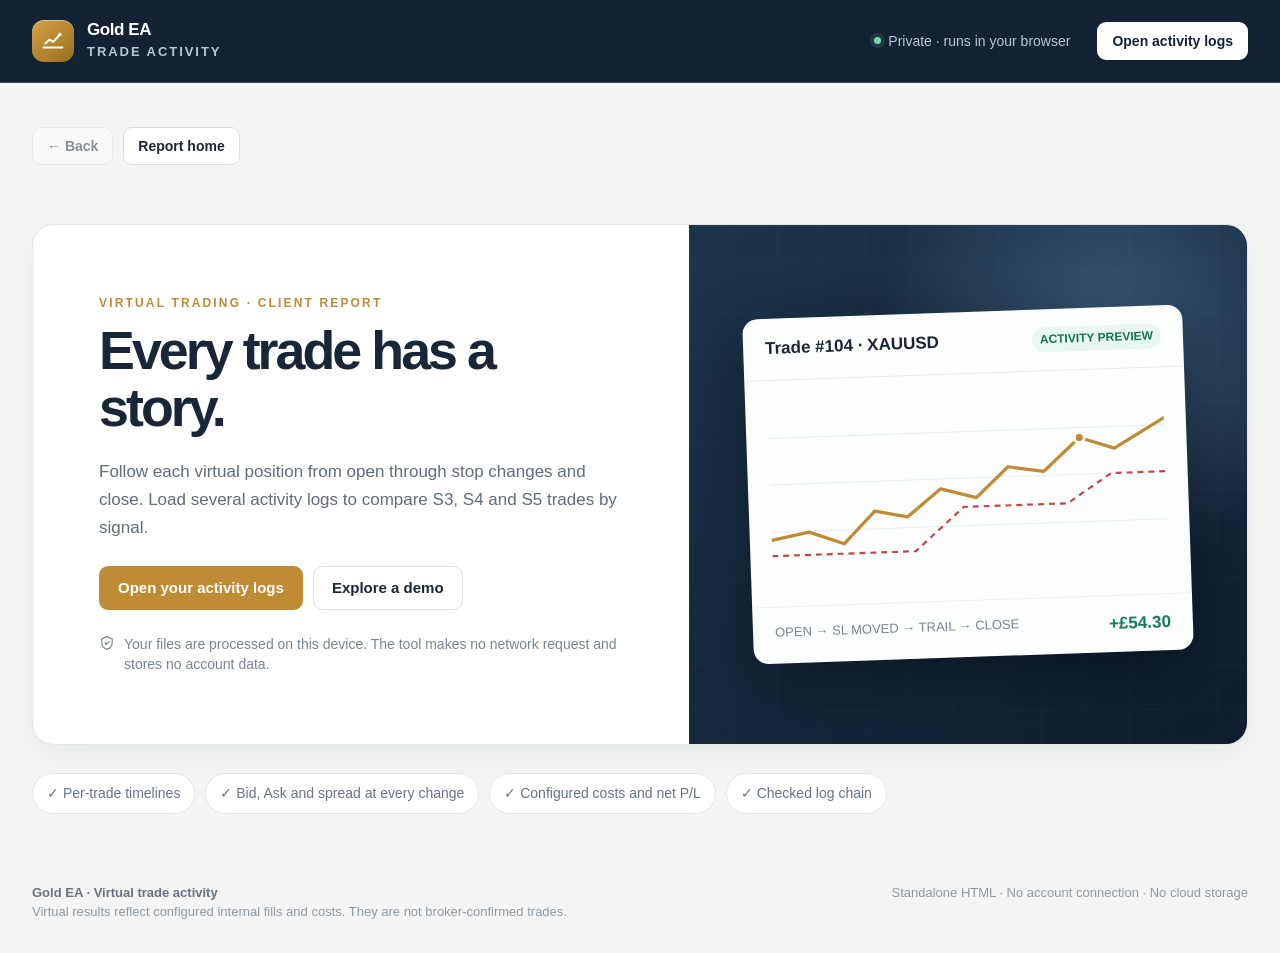
==== commit 0c91f85e: "Update Gold EA activity viewer to latest (Gold-EA ClientTools, 8295e77) Co-Authored-By: Claude Sonne" ====
--- a/public/gold-ea-activity/index.html
+++ b/public/gold-ea-activity/index.html
@@ -28,7 +28,7 @@
 html { scroll-behavior: smooth; }
 body { margin: 0; background: var(--surface); color: var(--ink);
   font-family: -apple-system, BlinkMacSystemFont, "Segoe UI", Inter, Arial, sans-serif;
-  font-size: 14px; line-height: 1.45; }
+  font-size: 16px; line-height: 1.45; }
 button, input, select { font: inherit; }
 button { cursor: pointer; }
 button:disabled { cursor: not-allowed; opacity: .48; }
@@ -42,16 +42,16 @@
   display: grid; place-items: center; box-shadow: inset 0 1px 0 #ffffff66; }
 .brand-icon svg { width: 24px; height: 24px; }
 .brand-name { display: block; font-size: 17px; line-height: 1.2; letter-spacing: -.025em; font-weight: 760; }
-.brand-caption { display: block; margin-top: 3px; font-size: 11px; letter-spacing: .15em;
+.brand-caption { display: block; margin-top: 3px; font-size: 13px; letter-spacing: .15em;
   color: #b6c5d8; font-weight: 700; }
 .header-tools { display: flex; align-items: center; justify-content: flex-end; flex-wrap: wrap; gap: 8px; }
 .privacy-chip { color: #b7c7d9; display: inline-flex; align-items: center; gap: 7px;
-  font-size: 12px; padding: 8px 12px; margin-right: 7px; white-space: nowrap; }
+  font-size: 14px; padding: 8px 12px; margin-right: 7px; white-space: nowrap; }
 .privacy-dot { width: 7px; height: 7px; border-radius: 50%; background: #7bd6a7;
   box-shadow: 0 0 0 4px #7bd6a722; }
 .btn { border: 1px solid transparent; border-radius: 9px; min-height: 38px; padding: 8px 14px;
   display: inline-flex; justify-content: center; align-items: center; gap: 7px;
-  font-size: 12px; font-weight: 700; white-space: nowrap; text-decoration: none; transition: .16s ease; }
+  font-size: 14px; font-weight: 700; white-space: nowrap; text-decoration: none; transition: .16s ease; }
 .btn:focus-visible, input:focus-visible, select:focus-visible, summary:focus-visible,
 .trade-card:focus-visible { outline: 3px solid #d8a640; outline-offset: 2px; }
 .btn:hover:not(:disabled) { transform: translateY(-1px); }
@@ -65,21 +65,21 @@
 .btn-gold:hover:not(:disabled) { background: #a97723; }
 .file-input { position: absolute; width: 1px; height: 1px; opacity: 0; pointer-events: none; }
 .page { max-width: 1536px; margin: auto; padding: 34px 32px 70px; }
-.status-line { min-height: 23px; color: var(--muted); font-size: 12px; margin-bottom: 10px; }
+.status-line { min-height: 23px; color: var(--muted); font-size: 14px; margin-bottom: 10px; }
 .status-line.error { color: var(--red); font-weight: 700; }
 .empty-shell { margin: 26px 0 0; background: var(--paper); border: 1px solid var(--line);
   border-radius: 22px; overflow: hidden; box-shadow: var(--shadow); display: grid;
   grid-template-columns: 1fr minmax(390px, .85fr); min-height: 510px; }
 .empty-copy { padding: 70px 66px; display: flex; flex-direction: column; align-items: flex-start; justify-content: center; }
-.eyebrow { color: var(--gold); font-size: 10px; font-weight: 820; letter-spacing: .18em; margin: 0 0 9px; }
+.eyebrow { color: var(--gold); font-size: 12px; font-weight: 820; letter-spacing: .18em; margin: 0 0 9px; }
 .empty-copy h1 { font-size: clamp(34px, 4.2vw, 60px); max-width: 650px; line-height: 1.06;
   letter-spacing: -.055em; margin: 0; font-weight: 760; }
 .empty-copy .lead { margin: 22px 0 24px; max-width: 540px; color: #5e6c7b;
   font-size: 17px; line-height: 1.65; }
 .empty-actions { display: flex; flex-wrap: wrap; gap: 10px; }
-.empty-actions .btn { min-height: 44px; padding-inline: 18px; font-size: 13px; }
+.empty-actions .btn { min-height: 44px; padding-inline: 18px; font-size: 15px; }
 .empty-note { margin: 24px 0 0; display: flex; align-items: flex-start; gap: 9px;
-  color: #798492; max-width: 550px; font-size: 12px; }
+  color: #798492; max-width: 550px; font-size: 14px; }
 .empty-note svg { width: 16px; height: 16px; flex: none; margin-top: 1px; }
 .hero-art { position: relative; padding: 44px 38px; overflow: hidden; display: grid; place-items: center;
   background: radial-gradient(circle at 76% 20%, #395776 0, transparent 40%),
@@ -91,42 +91,45 @@
   box-shadow: 0 20px 65px #0006; overflow: hidden; transform: rotate(-2deg); }
 .mock-panel-head { display: flex; justify-content: space-between; align-items: center;
   padding: 18px 22px; border-bottom: 1px solid #e7e9ec; }
-.mock-panel-head strong { font-size: 15px; }
+.mock-panel-head strong { font-size: 17px; }
 .mock-panel-head span { background: #eaf7f1; color: #147056; border-radius: 99px;
-  padding: 4px 8px; font-size: 10px; font-weight: 750; }
+  padding: 4px 8px; font-size: 12px; font-weight: 750; }
 .mock-panel-body { padding: 22px; }
 .mock-panel-body svg { width: 100%; height: 175px; }
 .mock-panel-foot { display: flex; justify-content: space-between; border-top: 1px solid #edf0f2;
-  padding: 16px 22px; color: #7a8491; font-size: 11px; }
-.mock-panel-foot strong { font-size: 15px; color: #167b5e; }
+  padding: 16px 22px; color: #7a8491; font-size: 13px; }
+.mock-panel-foot strong { font-size: 17px; color: #167b5e; }
 .trust-strip { display: flex; flex-wrap: wrap; gap: 10px; margin-top: 28px; }
 .trust-strip span { background: #fff; border: 1px solid var(--line); border-radius: 99px;
-  padding: 9px 14px; font-size: 12px; color: #667488; }
+  padding: 9px 14px; font-size: 14px; color: #667488; }
 .dashboard-head { display: flex; justify-content: space-between; align-items: flex-end; gap: 16px; margin-bottom: 24px; }
 .dashboard-head h1 { font-size: clamp(28px, 3vw, 39px); letter-spacing: -.045em;
   margin: 3px 0 5px; line-height: 1.12; }
-.dashboard-head p { color: var(--muted); margin: 0; font-size: 13px; }
+.dashboard-head p { color: var(--muted); margin: 0; font-size: 15px; }
 .dashboard-head-right { text-align: right; min-width: 210px; }
-.run-id { display: block; color: var(--muted); font-size: 11px; max-width: 440px;
+.run-id { display: block; color: var(--muted); font-size: 13px; max-width: 440px;
   overflow: hidden; text-overflow: ellipsis; white-space: nowrap; }
 .audit-pill { display: inline-flex; align-items: center; gap: 7px; border: 1px solid #d5e9dc;
   background: #eef8f2; color: #176d50; padding: 7px 11px; border-radius: 99px;
-  font-size: 11px; font-weight: 750; margin-bottom: 8px; }
+  font-size: 13px; font-weight: 750; margin-bottom: 8px; }
 .audit-pill::before { content: "✓"; font-weight: 900; }
 .metric-grid { display: grid; grid-template-columns: repeat(4, minmax(0, 1fr)); gap: 14px; margin-bottom: 18px; }
 .metric { background: #fff; border: 1px solid var(--line); border-radius: 14px;
   box-shadow: var(--shadow); padding: 18px 20px; min-height: 112px; }
-.metric span { color: var(--muted); font-size: 11px; font-weight: 680; letter-spacing: .02em; }
+.metric span { color: var(--muted); font-size: 13px; font-weight: 680; letter-spacing: .02em; }
 .metric strong { display: block; margin-top: 6px; color: var(--ink); font-size: clamp(22px, 2.3vw, 30px);
   letter-spacing: -.04em; line-height: 1.13; font-variant-numeric: tabular-nums; }
-.metric small { display: block; margin-top: 6px; color: #8993a0; font-size: 11px; }
+.metric small { display: block; margin-top: 6px; color: #8993a0; font-size: 13px; }
 .metric .positive, .positive { color: var(--green) !important; }
 .metric .negative, .negative { color: var(--red) !important; }
 .warning-box { background: #fff9ec; border: 1px solid #f0dbaf; color: #70572a; border-radius: 12px;
-  padding: 10px 17px; margin-bottom: 18px; font-size: 12px; }
+  padding: 10px 17px; margin-bottom: 18px; font-size: 14px; }
 .warning-box p { margin: 5px 0; }
 .workspace { display: grid; grid-template-columns: 300px minmax(0, 1fr);
   align-items: start; gap: 16px; }
+.workspace.compare-mode { display: block; }
+.workspace.compare-mode .sidebar { display: none; }
+.comparison-active > .metric-grid { display: none; }
 .sidebar, .detail-shell { border: 1px solid var(--line); background: #fff;
   border-radius: 15px; box-shadow: var(--shadow); }
 .sidebar { overflow: hidden; position: sticky; top: 14px; max-height: calc(100vh - 28px);
@@ -134,18 +137,18 @@
 .sidebar-head { padding: 20px 18px 14px; border-bottom: 1px solid var(--line); }
 .section-title { display: flex; align-items: center; justify-content: space-between; gap: 12px; }
 .section-title h3 { font-size: 19px; letter-spacing: -.035em; margin: 0; }
-.section-title > span { color: #8792a0; font-size: 11px; }
+.section-title > span { color: #8792a0; font-size: 13px; }
 .sidebar h2 { font-size: 17px; margin: 0 0 14px; letter-spacing: -.025em; }
 .search { width: 100%; border: 1px solid #dce1e5; border-radius: 8px; min-height: 38px;
   padding: 9px 11px; background: #fcfcfd; color: var(--ink); outline: none; }
 .search::placeholder { color: #98a1ac; }
 .segmented { display: flex; gap: 5px; background: #f2f3f4; border-radius: 8px; padding: 4px; margin-top: 12px; }
 .segmented button { border: 0; background: transparent; border-radius: 6px; padding: 6px 10px;
-  flex: 1; color: var(--muted); font-size: 11px; font-weight: 750; }
+  flex: 1; color: var(--muted); font-size: 13px; font-weight: 750; }
 .segmented button.selected { background: white; color: var(--ink); box-shadow: 0 1px 4px #00000012; }
 .sort-line { display: flex; justify-content: space-between; align-items: center; padding: 10px 17px;
-  color: #929ba5; font-size: 11px; border-bottom: 1px solid var(--line); }
-.sort-line select { border: 0; background: transparent; color: #647183; font-size: 11px; cursor: pointer; }
+  color: #929ba5; font-size: 13px; border-bottom: 1px solid var(--line); }
+.sort-line select { border: 0; background: transparent; color: #647183; font-size: 13px; cursor: pointer; }
 .trade-list { overflow-y: auto; min-height: 100px; }
 .trade-card { width: 100%; text-align: left; display: block; border: 0; border-left: 3px solid transparent;
   background: #fff; padding: 15px 16px; border-bottom: 1px solid #edf0f2; color: var(--ink); }
@@ -154,74 +157,78 @@
 .trade-card-top, .trade-card-bottom { display: flex; justify-content: space-between; align-items: center;
   gap: 10px; }
 .trade-card-top { margin-bottom: 9px; }
-.direction { font-size: 10px; font-weight: 830; letter-spacing: .06em; border-radius: 5px;
+.direction { font-size: 12px; font-weight: 830; letter-spacing: .06em; border-radius: 5px;
   padding: 4px 7px; vertical-align: middle; }
 .direction.buy { color: var(--green); background: var(--green-soft); }
 .direction.sell { color: #a35236; background: #fff0e9; }
-.trade-num { color: #9aa3ae; font-size: 10px; font-weight: 700; }
-.trade-card strong { display: block; font-size: 12px; overflow: hidden; white-space: nowrap;
+.trade-num { color: #9aa3ae; font-size: 12px; font-weight: 700; }
+.trade-card strong { display: block; font-size: 14px; overflow: hidden; white-space: nowrap;
   text-overflow: ellipsis; margin-bottom: 8px; }
-.trade-card-times { display: grid; gap: 3px; margin-bottom: 9px; font-size: 10px;
+.trade-card-times { display: grid; gap: 3px; margin-bottom: 9px; font-size: 12px;
   color: #778492; font-variant-numeric: tabular-nums; }
 .trade-card-times > span { display: grid; grid-template-columns: 41px minmax(0, 1fr); gap: 5px; }
 .trade-card-times > span > span:last-child { overflow-wrap: anywhere; }
-.trade-card-bottom { font-size: 11px; color: #8a94a0; }
+.trade-card-bottom { font-size: 13px; color: #8a94a0; }
 .trade-card-bottom span:last-child { font-weight: 760; font-variant-numeric: tabular-nums; }
 .empty-list { padding: 20px; color: #8792a0; text-align: center; }
 .detail-shell { overflow: hidden; min-height: 440px; }
 .detail-tabs { display: flex; gap: 0; padding: 0 23px; border-bottom: 1px solid var(--line); }
 .detail-tabs button { border: 0; border-bottom: 2px solid transparent; background: none;
-  color: #8490a0; padding: 17px 18px 14px; font-size: 12px; font-weight: 760; }
+  color: #8490a0; padding: 17px 18px 14px; font-size: 14px; font-weight: 760; }
 .detail-tabs button.selected { color: var(--ink); border-color: var(--gold); }
 .detail-inner { padding: 25px; }
+.return-link { display: inline-flex; align-items: center; gap: 7px; padding: 7px 0;
+  border: 0; background: transparent; color: #285177; font-size: 14px;
+  font-weight: 760; cursor: pointer; margin: -8px 0 13px; }
+.return-link:hover { text-decoration: underline; }
 .no-selection { min-height: 360px; display: grid; place-items: center; color: #8593a1; }
 .detail-head { display: flex; justify-content: space-between; gap: 24px; align-items: start; }
 .detail-head h2 { display: flex; align-items: center; gap: 10px; flex-wrap: wrap;
   font-size: clamp(18px, 2vw, 25px); letter-spacing: -.04em; margin: 2px 0 7px; overflow-wrap: anywhere; }
-.detail-sub { font-size: 12px; color: #8893a0; margin: 0; }
+.detail-sub { font-size: 14px; color: #8893a0; margin: 0; }
 .net-block { text-align: right; min-width: 150px; }
-.net-block span, .net-block small { color: #8c97a4; display: block; font-size: 11px; }
+.net-block span, .net-block small { color: #8c97a4; display: block; font-size: 13px; }
 .net-block strong { display: block; font-size: 27px; letter-spacing: -.04em; font-variant-numeric: tabular-nums; }
 .trade-facts { display: grid; grid-template-columns: repeat(5, minmax(0, 1fr)); gap: 0;
   background: #f7f8f8; border: 1px solid #eceef0; border-radius: 10px; margin: 22px 0 24px; }
 .trade-facts div { padding: 13px 14px; border-right: 1px solid #e7e9eb; }
 .trade-facts div:last-child { border-right: 0; }
-.trade-facts span, .financial-row span { color: #8e99a5; font-size: 10px; font-weight: 720; display: block; }
-.trade-facts strong { display: block; margin-top: 4px; font-size: 15px; font-variant-numeric: tabular-nums; }
+.trade-facts span, .financial-row span { color: #8e99a5; font-size: 12px; font-weight: 720; display: block; }
+.trade-facts strong { display: block; margin-top: 4px; font-size: 17px; font-variant-numeric: tabular-nums; }
 .signal-card { border: 1px solid var(--line); border-radius: 12px; padding: 17px 19px;
   margin: 0 0 17px; }
 .signal-card h3 { font-size: 18px; margin: 0 0 8px; }
-.signal-card p { color: #657385; font-size: 11px; line-height: 1.5; }
+.signal-card p { color: #657385; font-size: 13px; line-height: 1.5; }
 .signal-note { margin: 0 0 14px; }
 .signal-summary { display: grid; grid-template-columns: repeat(3, minmax(0, 1fr));
   gap: 9px; margin-bottom: 10px; }
 .signal-summary > div { background: #f7f8f8; border-radius: 7px; padding: 10px; }
-.signal-summary span { display: block; color: #8792a0; font-size: 10px; }
-.signal-summary strong { display: block; margin-top: 4px; font-size: 12px; overflow-wrap: anywhere; }
+.signal-summary span { display: block; color: #8792a0; font-size: 12px; }
+.signal-summary strong { display: block; margin-top: 4px; font-size: 14px; overflow-wrap: anywhere; }
 .signal-expand { border-top: 1px solid var(--line); padding: 9px 0; }
 .signal-expand:last-child { padding-bottom: 0; }
-.signal-expand summary { cursor: pointer; font-size: 11px; font-weight: 750; }
+.signal-expand summary { cursor: pointer; font-size: 13px; font-weight: 750; }
 .signal-grid { display: grid; grid-template-columns: repeat(2, minmax(0, 1fr)); gap: 4px 15px;
   margin-top: 10px; }
 .signal-grid > div { display: flex; justify-content: space-between; gap: 10px;
-  border-bottom: 1px solid #edf0f2; padding: 5px 0; font-size: 10px; }
+  border-bottom: 1px solid #edf0f2; padding: 5px 0; font-size: 12px; }
 .signal-grid span, .signal-grid code { color: #657385; overflow-wrap: anywhere; }
 .signal-grid strong { text-align: right; font-variant-numeric: tabular-nums;
   overflow-wrap: anywhere; }
 .signal-raw > div { display: block; }
 .signal-raw strong { display: block; text-align: left; margin-top: 3px; }
 .activity-trace { margin-top: 6px; }
-.activity-trace summary { cursor: pointer; color: #657385; font-size: 10px; }
+.activity-trace summary { cursor: pointer; color: #657385; font-size: 12px; }
 .chart-card { border: 1px solid var(--line); border-radius: 12px; padding: 18px 19px 7px; }
-.chart-legend { display: flex; gap: 17px; flex-wrap: wrap; font-size: 10px; color: #7c8999; }
+.chart-legend { display: flex; gap: 17px; flex-wrap: wrap; font-size: 12px; color: #7c8999; }
 .chart-legend span::before { content: ""; width: 17px; height: 3px; border-radius: 9px;
   display: inline-block; vertical-align: middle; margin-right: 5px; background: var(--gold); }
 .chart-legend .legend-stop::before { background: var(--red); }
 .chart-legend .legend-target::before { background: #6b9bb0; }
-.price-chart { min-height: 245px; display: grid; place-items: center; color: #8e99a5; font-size: 12px; }
+.price-chart { min-height: 245px; display: grid; place-items: center; color: #8e99a5; font-size: 14px; }
 .price-chart svg { width: 100%; max-height: 250px; overflow: visible; }
 .chart-grid { stroke: #e8ecee; stroke-width: 1; }
-.chart-label { fill: #9ba5b0; font-size: 10px; }
+.chart-label { fill: #9ba5b0; font-size: 12px; }
 .chart-line { fill: none; stroke-width: 2.5; stroke-linecap: round; stroke-linejoin: round; }
 .chart-price { stroke: var(--gold); }
 .chart-stop { stroke: var(--red); stroke-dasharray: 5 4; stroke-width: 1.7; }
@@ -231,10 +238,10 @@
 .chart-protection-point { fill: white; stroke-width: 2; }
 .chart-stop-point { stroke: var(--red); }
 .chart-target-point { stroke: #6b9bb0; }
-.chart-note { color: #7c8999; font-size: 10px; margin: 0 0 8px; }
+.chart-note { color: #7c8999; font-size: 12px; margin: 0 0 8px; }
 .financial-row { display: grid; grid-template-columns: repeat(4, minmax(0, 1fr)); gap: 12px;
   background: #f7f8f8; border-radius: 10px; padding: 15px 17px; margin: 17px 0 27px; }
-.financial-row strong { display: block; margin-top: 4px; font-size: 15px; font-variant-numeric: tabular-nums; }
+.financial-row strong { display: block; margin-top: 4px; font-size: 17px; font-variant-numeric: tabular-nums; }
 .timeline-title { margin-bottom: 11px; }
 .timeline { border: 1px solid var(--line); border-radius: 10px; overflow: hidden; }
 .timeline-event { border-bottom: 1px solid var(--line); }
@@ -248,44 +255,127 @@
 .timeline-icon.close { background: var(--red); box-shadow: 0 0 0 4px var(--red-soft); }
 .timeline-icon.open { background: var(--green); box-shadow: 0 0 0 4px var(--green-soft); }
 .timeline-primary { flex: 1; min-width: 0; }
-.timeline-primary strong { display: block; font-size: 12px; }
-.timeline-primary small { display: block; font-size: 10px; color: #929ca8; margin-top: 2px;
+.timeline-primary strong { display: block; font-size: 14px; }
+.timeline-primary small { display: block; font-size: 12px; color: #929ca8; margin-top: 2px;
   overflow: hidden; text-overflow: ellipsis; white-space: nowrap; }
 .timeline-prices { text-align: right; min-width: 120px; }
-.timeline-prices strong { display: block; font-size: 12px; font-variant-numeric: tabular-nums; }
-.timeline-prices small { color: #97a0aa; font-size: 10px; }
+.timeline-prices strong { display: block; font-size: 14px; font-variant-numeric: tabular-nums; }
+.timeline-prices small { color: #97a0aa; font-size: 12px; }
 .chevron { color: #aab3bc; margin-left: 7px; transition: transform .2s; }
 .timeline-event[open] .chevron { transform: rotate(180deg); }
 .event-expanded { border-top: 1px solid #edf0f2; background: #fcfcfb; padding: 16px 18px 19px 36px; }
-.event-totals { display: flex; gap: 12px 22px; flex-wrap: wrap; font-size: 11px; color: #87919d; }
+.event-totals { display: flex; gap: 12px 22px; flex-wrap: wrap; font-size: 13px; color: #87919d; }
 .event-totals strong { color: var(--ink); margin-left: 4px; }
-.subheading { font-size: 10px; font-weight: 820; letter-spacing: .12em; color: #a47832;
+.subheading { font-size: 12px; font-weight: 820; letter-spacing: .12em; color: #a47832;
   margin: 18px 0 9px; text-transform: uppercase; }
 .context-grid { display: grid; grid-template-columns: repeat(3, minmax(0, 1fr)); gap: 7px; }
 .context-grid div { padding: 8px 10px; background: #fff; border: 1px solid #eceef0; border-radius: 6px;
   min-width: 0; }
-.context-grid span { display: block; color: #98a1aa; font-size: 9px; }
-.context-grid strong { display: block; margin-top: 2px; font-size: 11px; overflow-wrap: anywhere; }
+.context-grid span { display: block; color: #98a1aa; font-size: 11px; }
+.context-grid strong { display: block; margin-top: 2px; font-size: 13px; overflow-wrap: anywhere; }
 .identity-detail { margin-top: 12px; }
-.identity-detail summary { padding: 4px 0; color: #6f7c88; font-size: 11px; cursor: pointer; }
+.identity-detail summary { padding: 4px 0; color: #6f7c88; font-size: 13px; cursor: pointer; }
 .identity-detail .context-grid { margin-top: 8px; }
 .activity-tools { display: flex; flex-wrap: wrap; gap: 10px; align-items: center; margin-bottom: 16px; }
 .activity-tools .search { max-width: 240px; }
 .activity-tools select { min-height: 38px; padding: 8px 12px; border: 1px solid #dce1e5;
   border-radius: 8px; background: #fff; color: var(--ink); }
-.activity-tools label { display: flex; gap: 7px; align-items: center; color: #677384; font-size: 11px; }
-.activity-caption { color: #9aa4ae; font-size: 11px; margin-bottom: 8px; }
+.activity-tools label { display: flex; gap: 7px; align-items: center; color: #677384; font-size: 13px; }
+.activity-caption { color: #9aa4ae; font-size: 13px; margin-bottom: 8px; }
 .activity-list { border: 1px solid var(--line); border-radius: 10px; overflow: hidden; }
 .activity-item { display: grid; grid-template-columns: 54px minmax(0, 1fr) 215px; gap: 12px;
   padding: 11px 14px; border-bottom: 1px solid #edf0f2; align-items: center; }
 .activity-item:last-child { border: 0; }
-.activity-item strong { display: block; font-size: 11px; }
-.activity-item small { display: block; color: #939da9; font-size: 10px; overflow: hidden;
+.activity-item strong { display: block; font-size: 13px; }
+.activity-item small { display: block; color: #939da9; font-size: 12px; overflow: hidden;
   text-overflow: ellipsis; white-space: nowrap; }
-.activity-seq { color: #a6b0b9; font-size: 10px; }
-.activity-quote { text-align: right; font-size: 11px; font-variant-numeric: tabular-nums; }
+.activity-seq { color: #a6b0b9; font-size: 12px; }
+.activity-quote { text-align: right; font-size: 13px; font-variant-numeric: tabular-nums; }
+.run-toolbar { display: flex; flex-wrap: wrap; align-items: center; gap: 10px 15px;
+  margin: 0 0 18px; padding: 11px 14px; border: 1px solid var(--line);
+  border-radius: 10px; background: #fff; font-size: 13px; color: var(--muted); }
+.run-toolbar label { display: flex; align-items: center; gap: 8px; font-weight: 700; }
+.run-toolbar select, .source-row select, .compare-tools select, .compare-tools input[type="date"] { min-height: 34px;
+  border: 1px solid #dce1e5; border-radius: 7px; padding: 5px 8px;
+  background: #fff; color: var(--ink); }
+.run-toolbar select { max-width: min(440px, 54vw); }
+.run-toolbar .btn { min-height: 34px; padding: 6px 10px; }
+.run-toolbar #loadedCount { margin-left: auto; }
+.compare-view { padding: 25px 27px; }
+.compare-intro { color: var(--muted); font-size: 14px; margin: 9px 0 17px; }
+.source-list { display: grid; gap: 7px; margin-bottom: 20px; }
+.source-row { display: grid; grid-template-columns: minmax(0, 1fr) auto; align-items: center;
+  gap: 12px; padding: 10px 12px; border: 1px solid var(--line);
+  border-radius: 8px; background: #fafbfb; }
+.source-row strong { display: block; font-size: 13px; overflow-wrap: anywhere; }
+.source-row small { display: block; margin-top: 2px; color: #8993a0; font-size: 12px; }
+.source-row label { display: flex; align-items: center; gap: 7px; font-size: 13px; color: var(--muted); }
+.compare-tools { display: flex; flex-wrap: wrap; align-items: center; gap: 9px;
+  margin-bottom: 15px; }
+.compare-tools .search { max-width: 300px; }
+.compare-tools label { display: flex; align-items: center; gap: 6px;
+  color: var(--muted); font-size: 13px; }
+.compare-tools #clearDates { margin: 0; padding: 5px 0; }
+.daily-title { margin: 18px 0 0; }
+.daily-table-wrap { margin-bottom: 18px; }
+.daily-table { min-width: 660px; }
+.scenario-summary { display: grid; grid-template-columns: repeat(auto-fit, minmax(170px, 1fr));
+  gap: 9px; margin-bottom: 15px; }
+.scenario-summary > div { padding: 11px 13px; background: #f7f8f8; border-radius: 8px; }
+.scenario-summary strong { display: block; font-size: 14px; }
+.scenario-summary span { display: block; color: var(--muted); font-size: 12px; margin-top: 3px; }
+.compare-table-wrap { overflow: auto; border: 1px solid var(--line); border-radius: 9px; }
+.compare-table { width: 100%; min-width: 1040px; border-collapse: collapse; font-size: 13px; }
+.compare-table th { padding: 10px 12px; text-align: left; background: #f5f7f8;
+  color: var(--muted); font-size: 12px; letter-spacing: .03em; }
+.compare-table td { padding: 11px 12px; border-top: 1px solid var(--line);
+  vertical-align: top; font-variant-numeric: tabular-nums; }
+.compare-table .group-row td { background: #fff9ee; color: var(--ink);
+  font-weight: 740; overflow-wrap: anywhere; }
+.compare-table .group-row small { color: var(--muted); font-weight: 400; margin-left: 8px; }
+.compare-table .group-link { padding: 0; border: 0; background: transparent;
+  color: #285177; font: inherit; font-weight: inherit; text-align: left;
+  overflow-wrap: anywhere; cursor: pointer; }
+.compare-table .group-link:hover { text-decoration: underline; }
+.compare-table .cell-main { display: block; font-weight: 740; }
+.compare-table .cell-sub { display: block; margin-top: 3px; color: #8994a0; font-size: 12px; }
+.compare-table .scenario-tag { display: inline-block; min-width: 34px;
+  padding: 3px 6px; border-radius: 5px; background: var(--gold-soft);
+  color: #815b1d; font-size: 12px; font-weight: 800; text-align: center; }
+.compare-table .trade-link { display: block; padding: 0; border: 0;
+  background: transparent; color: #285177; font-weight: 760; text-align: left; }
+.compare-table .trade-link:hover { text-decoration: underline; }
+.compare-table details { margin-top: 5px; }
+.compare-table details summary { color: #596b7f; cursor: pointer; }
+.compare-table .stop-list { margin: 6px 0 0; padding-left: 16px; color: #6d7a88; }
+.compare-table .stop-list li { margin: 4px 0; }
+.compare-empty { padding: 24px; color: var(--muted); text-align: center; }
+.group-view { padding: 25px 27px; }
+.group-view h2 { font-size: clamp(19px, 2.4vw, 27px); overflow-wrap: anywhere;
+  letter-spacing: -.04em; margin: 3px 0 8px; }
+.group-chart-wrap { overflow-x: auto; border: 1px solid var(--line); border-radius: 12px;
+  padding: 16px; margin-top: 17px; background: #fff; }
+.group-chart { min-width: 840px; min-height: 390px; }
+.group-chart svg { display: block; width: 100%; height: auto; }
+.group-legend { display: flex; flex-wrap: wrap; gap: 8px 18px; margin-top: 14px;
+  font-size: 13px; color: #657385; }
+.group-legend span { display: inline-flex; align-items: center; gap: 6px; }
+.group-legend i { display: inline-block; width: 17px; border-top: 3px solid;
+  border-radius: 4px; }
+.group-legend .legend-dash { border-top-style: dashed; border-color: #667789; }
+.group-legend .legend-open { width: 9px; height: 9px; border: 2px solid #667789;
+  border-radius: 50%; }
+.group-legend .legend-close { width: 9px; height: 9px; background: #667789;
+  border-radius: 50%; }
+.group-trade-summary { display: grid; grid-template-columns: repeat(auto-fit, minmax(210px, 1fr));
+  gap: 10px; margin-top: 18px; }
+.group-trade-summary > div { border: 1px solid var(--line); border-radius: 9px;
+  background: #fafbfb; padding: 12px; font-size: 13px; }
+.group-trade-summary strong { display: block; margin-bottom: 6px; }
+.group-trade-summary span { display: block; color: var(--muted); margin-top: 3px; }
+.group-trade-summary .return-link { margin: 9px 0 0; padding: 0; }
 .footer { max-width: 1536px; margin: 0 auto; padding: 0 32px 32px;
-  display: flex; justify-content: space-between; gap: 20px; color: #8e99a4; font-size: 11px; }
+  display: flex; justify-content: space-between; gap: 20px; color: #8e99a4; font-size: 13px; }
 .footer strong { color: #677384; }
 .busy-overlay, .drop-overlay { position: fixed; inset: 0; z-index: 20;
   background: #0c182bb8; display: grid; place-items: center; padding: 20px; }
@@ -311,7 +401,7 @@
   .page { padding: 22px 13px 45px; }
   .empty-shell { grid-template-columns: 1fr; margin-top: 10px; }
   .empty-copy { padding: 42px 27px; }
-  .empty-copy .lead { font-size: 15px; }
+  .empty-copy .lead { font-size: 17px; }
   .hero-art { min-height: 340px; padding: 30px; }
   .dashboard-head { display: block; }
   .dashboard-head-right { text-align: left; margin-top: 15px; }
@@ -327,11 +417,15 @@
   .net-block { text-align: left; margin-top: 18px; }
   .activity-item { grid-template-columns: 35px minmax(0, 1fr); }
   .activity-quote { grid-column: 2; text-align: left; }
+  .compare-view, .group-view { padding: 18px; }
+  .scenario-summary { grid-template-columns: 1fr; }
+  .source-row { grid-template-columns: 1fr; }
+  .run-toolbar #loadedCount { margin-left: 0; }
   .footer { display: block; padding: 0 17px 25px; }
 }
 @media (max-width: 470px) {
-  .header-tools .btn { font-size: 11px; padding: 8px 9px; }
-  .brand-name { font-size: 15px; }
+  .header-tools .btn { font-size: 13px; padding: 8px 9px; }
+  .brand-name { font-size: 17px; }
   .trade-facts { grid-template-columns: repeat(2, minmax(0, 1fr)); }
   .trade-facts div:nth-child(3) { border-right: 1px solid #e7e9eb; }
   .trade-facts div:nth-child(2n) { border-right: 0; }
@@ -341,9 +435,16 @@
   .signal-summary, .signal-grid { grid-template-columns: 1fr; }
 }
 @media print {
-  body { background: #fff; font-size: 11px; }
+  body { background: #fff; font-size: 13px; }
   .app-header, .status-line, .sidebar, .detail-tabs, .warning-box,
-  .footer, .btn, .activity-tools, .activity-list, .activity-caption { display: none !important; }
+  .footer, .btn, .activity-tools, .activity-list, .activity-caption,
+  .run-toolbar, .compare-tools, .source-list, .return-link { display: none !important; }
+  .compare-view, .group-view { padding: 0; }
+  .group-chart-wrap { overflow: visible; padding: 0; }
+  .group-chart { min-width: 0; }
+  .compare-table-wrap { overflow: visible; }
+  .compare-table { min-width: 0; font-size: 11px; }
+  .compare-table tr { break-inside: avoid; }
   .page { padding: 0; }
   .dashboard-head { margin: 0 0 14px; }
   .metric-grid { grid-template-columns: repeat(4, 1fr); }
@@ -357,7 +458,15 @@
   .chart-card { break-inside: avoid; }
 }
 
-  </style>
+  
+.scenario-summary { grid-template-columns: repeat(auto-fit,minmax(280px,1fr)); }
+.rating-columns { display:grid; grid-template-columns:1fr 1fr; gap:16px; }
+.rating-columns h4 { margin:8px 0; font-size:14px; }
+.rating-columns strong { font-size:19px; }
+.unrated-note { font-size:13px; border-top:1px solid var(--line); padding-top:10px; }
+.report-navigation { position:sticky; top:0; z-index:30; display:flex; gap:10px; padding:10px 0; background:var(--surface); }
+@media print { .report-navigation { display:none; } }
+</style>
 </head>
 <body>
   <header class="app-header">
@@ -370,14 +479,15 @@
       </div>
       <div class="header-tools">
         <span class="privacy-chip"><span class="privacy-dot"></span> Private · runs in your browser</span>
-        <label class="btn btn-light" for="activityInput">Open activity log
-          <input class="file-input" id="activityInput" type="file" accept=".log,.txt,text/plain" aria-label="Open Gold EA activity log">
+        <label class="btn btn-light" for="activityInput">Open activity logs
+          <input class="file-input" id="activityInput" type="file" multiple accept=".log,.txt,.json,text/plain,application/json" aria-label="Open Gold EA activity logs or a reconstructed trade supplement">
         </label>
       </div>
     </div>
   </header>
 
   <main class="page">
+    <nav class="report-navigation" aria-label="Report navigation"><button type="button" class="btn btn-quiet" id="reportBack" disabled>← Back</button><button type="button" class="btn btn-quiet" id="reportHome">Report home</button></nav>
     <div id="statusMessage" class="status-line" role="status" aria-live="polite"></div>
 
     <section id="emptyState" aria-labelledby="emptyTitle">
@@ -385,9 +495,9 @@
         <div class="empty-copy">
           <p class="eyebrow">VIRTUAL TRADING · CLIENT REPORT</p>
           <h1 id="emptyTitle">Every trade has a story.</h1>
-          <p class="lead">Follow each virtual position from its opening quote through stop changes, take profit, swap and close. See the live market conditions behind every decision.</p>
+          <p class="lead">Follow each virtual position from open through stop changes and close. Load several activity logs to compare S3, S4 and S5 trades by signal.</p>
           <div class="empty-actions">
-            <label class="btn btn-gold" for="activityInput">Open your activity log</label>
+            <label class="btn btn-gold" for="activityInput">Open your activity logs</label>
             <button type="button" class="btn btn-quiet" id="demoButton">Explore a demo</button>
           </div>
           <p class="empty-note">
@@ -410,18 +520,23 @@
 
     <section id="dashboard" hidden aria-label="Virtual trade dashboard">
       <div class="dashboard-head">
-        <div><p class="eyebrow" id="sourceLabel">VIRTUAL ACTIVITY LOG</p><h1>Trade activity overview</h1>
+        <div><p class="eyebrow" id="sourceLabel">VIRTUAL ACTIVITY LOG</p><h1 id="dashboardTitle">Trade activity overview</h1>
           <p id="activityCount">0 activity records</p></div>
         <div class="dashboard-head-right"><span class="audit-pill" id="integrityLabel">Activity checksum chain checked</span>
           <span class="run-id" id="runName" title="Run signature"></span></div>
       </div>
       <div class="metric-grid">
-        <div class="metric"><span>VIRTUAL BALANCE</span><strong id="balanceValue">£0.00</strong><small>Internal account book</small></div>
+        <div class="metric"><span id="balanceLabel">VIRTUAL BALANCE</span><strong id="balanceValue">£0.00</strong><small id="balanceSub">Internal account book</small></div>
         <div class="metric"><span>CHANGE FROM START</span><strong id="netValue">£0.00</strong><small>Balance versus opening balance</small></div>
         <div class="metric"><span>TRADES IN THIS LOG</span><strong id="tradeCountValue">0</strong><small id="openCountValue">0 open</small></div>
         <div class="metric"><span>RECORDED COMMISSION</span><strong id="costValue">£0.00</strong><small id="costSub">Swap £0.00</small></div>
       </div>
       <div id="warningBox" class="warning-box" role="note" hidden></div>
+      <div id="runToolbar" class="run-toolbar" hidden>
+        <label for="activeRun">Viewing run <select id="activeRun" aria-label="Choose a loaded activity log"></select></label>
+        <span id="loadedCount"></span>
+        <button type="button" class="btn btn-quiet" id="clearRuns">Clear loaded logs</button>
+      </div>
       <div class="workspace">
         <aside class="sidebar" aria-label="Trade list">
           <div class="sidebar-head"><h2>Trades</h2>
@@ -441,25 +556,61 @@
           <nav class="detail-tabs" aria-label="Report view">
             <button type="button" data-view="trade" class="selected" aria-selected="true">Trade detail</button>
             <button type="button" data-view="activity" aria-selected="false">EA activity</button>
+            <button type="button" data-view="compare" aria-selected="false">Compare scenarios</button>
           </nav>
           <section id="tradeView" class="detail-inner" aria-label="Selected trade">
+            <button type="button" class="return-link" id="tradeReturn" hidden>← Back to comparison</button>
             <div id="tradeDetail"></div>
           </section>
           <section id="activityView" class="detail-inner" aria-label="EA activity" hidden>
-            <div class="section-title"><div><p class="eyebrow">COMPLETE RUN</p><h3>EA activity</h3></div></div>
+            <div class="section-title"><div><p class="eyebrow">COMPLETE RUN</p><h3 id="activityHeading">EA activity</h3></div></div>
             <p class="detail-sub" style="margin:8px 0 17px">All meaningful events are listed. Market marks can be included; the latest 250 matching entries are shown at once.</p>
             <div class="activity-tools">
               <input id="activitySearch" class="search" type="search" placeholder="Search events" aria-label="Search activity">
-              <select id="activityType" aria-label="Filter activity type"><option value="all">All event types</option><option value="OPEN">Opens</option><option value="MODIFY_SL">Stop changes</option><option value="CLOSE_1">Stop loss closes</option><option value="CLOSE_2">Take profit closes</option><option value="SWAP_ROLLOVER">Swap</option><option value="M5_DECISION">M5 decisions</option><option value="CANDIDATE_EVENT">Signal candidates</option><option value="RECOVERY_GAP">Recovery gaps</option></select>
+              <select id="activityType" aria-label="Filter activity type"><option value="all">All event types</option><option value="OPEN">Opens</option><option value="MODIFY_SL">Stop changes</option><option value="CLOSE_1">Stop loss closes</option><option value="CLOSE_2">Take profit closes</option><option value="SWAP_ROLLOVER">Swap</option><option value="M5_DECISION">M5 decisions</option><option value="CANDIDATE_EVENT">Signal candidates</option><option value="RECOVERY_GAP">Recovery gaps</option><option value="MODELLED_OPEN">Modelled opens</option><option value="MODELLED_SL">Modelled stops</option><option value="MODELLED_CLOSE">Modelled closes</option></select>
               <label><input id="includeMarks" type="checkbox"> Include market marks</label>
             </div>
             <p id="activityShown" class="activity-caption"></p>
             <div id="activityList" class="activity-list"></div>
           </section>
+          <section id="compareView" class="compare-view" aria-label="Scenario trade comparison" hidden>
+            <div class="section-title"><div><p class="eyebrow">ACROSS LOADED LOGS</p><h3>Trade comparison</h3></div></div>
+          <p class="compare-intro">Each activity log is checked separately. Reconstructed trades, when loaded, are labelled and do not change an EA journal or balance. Trades with the same signal time, direction, rating and path share one comparison group, even when their scenario-specific IDs differ. Click a signal group for one chart of its scenarios, or a trade number for its full detail. Scenario suggestions come from filenames; change a label below if needed.</p>
+            <div id="sourceList" class="source-list"></div>
+            <div class="compare-tools">
+              <input id="compareSearch" class="search" type="search" placeholder="Search signal, trade or file" aria-label="Search compared trades">
+              <select id="compareScenario" aria-label="Filter compared scenario"><option value="all">All scenarios</option><option value="S1A">S1A</option><option value="S3">S3</option><option value="S4">S4</option><option value="S5">S5</option><option value="Unknown">Unlabelled</option></select>
+              <label>Opened from (UTC) <input id="compareFrom" type="date" aria-label="Trades opened from UTC date"></label>
+              <label>To (UTC) <input id="compareTo" type="date" aria-label="Trades opened through UTC date"></label>
+              <button type="button" class="return-link" id="clearDates" hidden>Clear dates</button>
+              <label><input id="sharedOnly" type="checkbox"> Signals in multiple scenarios</label>
+            </div>
+            <div id="scenarioSummary" class="scenario-summary"></div><p class="compare-intro">GBP totals use recorded completed trades only; modelled reconstruction trades appear in the counts and table but have no GBP result. Floating P/L and incomplete histories are excluded. Unrecorded ratings stay separate. These groups share a balance and interact through opposite-signal exits.</p>
+            <div class="section-title daily-title"><div><p class="eyebrow">UTC OPEN DATE</p><h3>Daily performance by scenario</h3></div></div>
+            <p class="compare-intro">Trades are assigned to the UTC day they opened. Recorded net includes closes and any partial results captured in the loaded logs. Trades with an unknown opening time are omitted when a date range is set.</p>
+            <div class="compare-table-wrap daily-table-wrap"><table class="compare-table daily-table">
+              <thead id="dailyHead"></thead>
+              <tbody id="dailyRows"></tbody>
+            </table></div>
+            <p id="compareShown" class="activity-caption"></p>
+            <div class="compare-table-wrap"><table class="compare-table">
+              <thead><tr><th>Trade</th><th>Scenario / source</th><th>Open</th><th>Stop movement</th><th>Close</th><th>Result</th></tr></thead>
+              <tbody id="compareRows"></tbody>
+            </table></div>
+          </section>
+          <section id="groupView" class="group-view" aria-label="Combined scenario chart" hidden>
+            <button type="button" class="return-link" id="groupReturn">← Back to comparison</button>
+            <p class="eyebrow">SHARED SIGNAL · SCENARIO CHART</p>
+            <h2 id="groupTitle"></h2>
+            <p class="compare-intro" id="groupIntro"></p>
+            <div class="group-chart-wrap"><div id="groupChart" class="group-chart"></div></div>
+            <div id="groupLegend" class="group-legend"></div>
+            <div id="groupSummary" class="group-trade-summary"></div>
+          </section>
         </div>
       </div>
       <div style="display:flex; flex-wrap:wrap; justify-content:flex-end; gap:9px; margin-top:18px">
-        <button type="button" class="btn btn-quiet" id="exportCsv" disabled>Download trade CSV</button>
+        <button type="button" class="btn btn-quiet" id="exportCsv" disabled>Download selected run CSV</button>
         <button type="button" class="btn btn-quiet" id="printReport" disabled>Print / Save PDF</button>
       </div>
     </section>
@@ -469,7 +620,7 @@
     <span>Standalone HTML · No account connection · No cloud storage</span></footer>
 
   <div id="busyOverlay" class="busy-overlay" hidden role="status" aria-live="polite"><div class="busy-card"><div class="spinner"></div><strong>Checking your data</strong><p id="busyText">Reading activity log…</p></div></div>
-  <div id="dropOverlay" class="drop-overlay" hidden aria-hidden="true"><div class="drop-card"><strong>Drop your Gold EA activity log here</strong><p>GoldEA_activity_*.log</p></div></div>
+  <div id="dropOverlay" class="drop-overlay" hidden aria-hidden="true"><div class="drop-card"><strong>Drop Gold EA activity logs here</strong><p>GoldEA_activity_*.log files, or a marked reconstruction .json supplement</p></div></div>
   <script>
 /* Gold EA client report. No external libraries, storage, or network calls. */
 "use strict";
@@ -499,7 +650,7 @@
 ]);
 const CLOSE_REASONS = {
   1: "Stop loss", 2: "Take profit", 3: "S2 partial close",
-  4: "Friday close", 5: "Virtual stop out", 6: "Strategy stop"
+  4: "Friday close", 5: "Virtual stop out", 6: "Strategy stop", 7: "Opposite signal"
 };
 
 function fail(message, line) {
@@ -690,6 +841,7 @@
   const events = [];
   const warnings = [];
   let markCount = 0;
+  let replayReport = null;
 
   function ensureTrade(position, recovered) {
     let trade = trades.get(position.id);
@@ -732,6 +884,15 @@
       environment: parseEnvironment(fields[6], lineNumber),
       book: parseBook(fields[9], lineNumber)
     };
+    if (entry.event === "REPLAY_SUPPLEMENT") {
+      if (replayReport || !entry.detail.startsWith("base64:")) fail("Invalid embedded reconstruction", lineNumber);
+      try { replayReport = parseReplaySupplement(atob(entry.detail.slice(7))); }
+      catch { fail("Embedded reconstruction failed validation", lineNumber); }
+      if (!Number.isFinite(replayReport.modelledAdjustmentGbp)) fail("Embedded GBP projection is missing", lineNumber);
+    }
+    if (entry.event === "RECONCILE_S4_GAP_20261020") {
+      warnings.push("This S4 log includes a modelled gap balance adjustment. Load its matching reconstruction JSON to see the proposed trades; the adjustment is separate from recorded trade P/L.");
+    }
     if (sequence === 1 && entry.event !== "EA_START") fail("Missing EA_START", lineNumber);
     const current = entry.book.positions;
     const before = previousBook ? previousBook.positions : new Map();
@@ -758,6 +919,34 @@
         commissionDelta: entry.book.commission - previousBook.commission
       });
       trade.signalTrace = signalTraces.get(changed[0].signalId) || null;
+    } else if (entry.event === "REVERSAL_CLOSE") {
+      if (!previousBook) fail("Reversal without previous book", lineNumber);
+      const allocations = new URLSearchParams(entry.detail);
+      const changed = [...current.values()].filter(p => before.has(p.id) && p.volume < before.get(p.id).volume - 1e-9);
+      if (!changed.length || !allocations.get("trigger")) fail("Empty reversal", lineNumber);
+      let gross = 0, commission = 0;
+      const hasRatingScope = allocations.has("rating_scope") || allocations.has("trigger_stars");
+      if (hasRatingScope && (allocations.get("rating_scope") !== "SAME_STAR" ||
+          !["2", "3"].includes(allocations.get("trigger_stars")))) fail("Reversal rating scope", lineNumber);
+      const expectedKeys = new Set(["trigger", ...changed.map(p => `p${p.id}`),
+        ...(hasRatingScope ? ["rating_scope", "trigger_stars"] : [])]);
+      const actualKeys = [...allocations.keys()];
+      if (actualKeys.length !== expectedKeys.size || actualKeys.some(k => !expectedKeys.has(k))) fail("Reversal allocations", lineNumber);
+      for (const p of changed) {
+        const values = (allocations.get(`p${p.id}`) || "").split(":");
+        if (values.length !== 2 || p.active || p.closeReason !== 7) fail("Reversal position", lineNumber);
+        const g = finite(values[0], "reversal gross", lineNumber), c = finite(values[1], "reversal commission", lineNumber);
+        if (c < 0) fail("Reversal commission", lineNumber);
+        gross += g; commission += c;
+        const trade = add(entry, p, "CLOSE", `Opposite signal · ${allocations.get("trigger")}`, {
+          eventPrice: p.lastExitQuote, closedVolume: before.get(p.id).volume,
+          grossDelta: g, commissionDelta: c
+        });
+        trade.samples.push({time: entry.environment.utc_msc, price: p.lastExitQuote,
+          bid: entry.environment.bid, ask: entry.environment.ask, sl: null, tp: null, kind: "CLOSE"});
+      }
+      if (!near(gross, entry.book.gross - previousBook.gross) ||
+          !near(commission, entry.book.commission - previousBook.commission)) fail("Reversal totals differ from book", lineNumber);
     } else if (entry.event.startsWith("CLOSE_")) {
       const changed = [...current.values()].filter(p => before.has(p.id) && p.volume < before.get(p.id).volume - 1e-9);
       if (changed.length !== 1 || !previousBook) fail("Ambiguous CLOSE", lineNumber);
@@ -836,7 +1025,7 @@
     if (entry.event === "MARK") markCount += 1;
     events.push({
       sequence, journalSequence: journalSeq, time: entry.environment.utc_msc,
-      event: entry.event, detail: entry.detail, bid: entry.environment.bid,
+      event: entry.event, detail: entry.event === "REPLAY_SUPPLEMENT" ? "14 provisional reconstructed trades" : entry.detail, bid: entry.environment.bid,
       ask: entry.environment.ask, spreadPoints: entry.environment.spread_points,
       environment: entry.event === "MARK" ? null : entry.environment,
       mark: entry.event === "MARK"
@@ -854,12 +1043,32 @@
       }
     }
     const items = [...trades.values()].sort((a, b) => a.id - b.id);
+    const recordedBalance = latestBook.balance;
+    let balance = recordedBalance;
+    let equity = latestBook.equity;
+    let realisedGross = latestBook.gross;
+    if (replayReport) {
+      let nextId = Math.max(0, ...items.map(trade => trade.id));
+      for (const trade of replayReport.trades) {
+        trade.id = ++nextId;
+        for (const row of trade.history) row.tradeId = trade.id;
+        items.push(trade);
+      }
+      events.push(...replayReport.events.map((event, index) => ({ ...event,
+        sequence: lineNumber + index + 1, journalSequence, environment: null })));
+      events.sort((a, b) => a.time - b.time || a.sequence - b.sequence);
+      balance += replayReport.modelledAdjustmentGbp;
+      equity += replayReport.modelledAdjustmentGbp;
+      realisedGross += replayReport.modelledAdjustmentGbp;
+      warnings.push(`S4 20 Oct: ${replayReport.trades.length} trades and ${money(replayReport.modelledAdjustmentGbp)} are modelled from exported ticks. Displayed balance ${money(balance)} is a projection; the recorded EA balance is ${money(recordedBalance)}. The live journal and virtual account are unchanged.`);
+    }
     return {
       schema: SHARE_SCHEMA, source: "activity", signature,
       activityRecords: lineNumber, markCount, journalSequence,
       openingBalance: latestBook.openingBalance,
-      balance: latestBook.balance, equity: latestBook.equity,
-      realisedGross: latestBook.gross, commission: latestBook.commission,
+      balance, equity, realisedGross, recordedBalance,
+      modelledAdjustmentGbp: replayReport?.modelledAdjustmentGbp ?? null,
+      commission: latestBook.commission,
       swap: latestBook.swap, floating: latestBook.floating,
       faultLocked: latestBook.faultLocked,
       trades: items, events, warnings,
@@ -994,10 +1203,115 @@
   return result;
 }
 
+function parseReplaySupplement(text) {
+  let bundle;
+  try { bundle = JSON.parse(text); } catch { fail("Reconstruction JSON is invalid"); }
+  if (!bundle || bundle.schema !== "GOLD_REPLAY_SUPPLEMENT_V1" ||
+      bundle.status !== "PROVISIONAL_COUNTERFACTUAL" || bundle.scenario !== "S4" ||
+      !Array.isArray(bundle.trades) || !bundle.trades.length ||
+      typeof bundle.sourceSha256 !== "object") fail("This is not a supported S4 reconstruction supplement");
+  const ids = new Set();
+  const trades = bundle.trades.map(item => {
+    if (!Number.isSafeInteger(item.id) || item.id < 1 || ids.has(item.id) ||
+        !["BUY", "SELL"].includes(item.direction) || ![2, 3].includes(item.stars) ||
+        typeof item.signalId !== "string" || !/^RECON_\d+_-?1_T[23]_P[1-5]$/.test(item.signalId) ||
+        !/^\d+_-?1_T[23]_P[1-5]$/.test(item.comparisonKey) ||
+        ![item.openTime, item.closeTime, item.openPrice, item.initialSl,
+          item.closePrice, item.grossPricePoints, item.volume, item.tp1, item.tp2]
+          .every(Number.isFinite) || item.openTime <= 0 || item.closeTime < item.openTime ||
+        item.openPrice <= 0 || item.initialSl <= 0 || item.volume <= 0 ||
+        (item.modelledGrossGbp !== undefined && !Number.isFinite(item.modelledGrossGbp)) ||
+        !Array.isArray(item.moves) || !Array.isArray(item.samples)) {
+      fail("Reconstruction contains an invalid trade");
+    }
+    ids.add(item.id);
+    let stop = item.initialSl;
+    let sequence = 1;
+    const env = time => ({ utc_msc: time, bid: null, ask: null,
+      symbol: "XAUUSD", account_currency: "GBP" });
+    const row = (kind, time, detail, eventPrice, volume, closedVolume) => ({
+      sequence: sequence++, time, kind, detail, tradeId: item.id,
+      signalId: item.signalId, direction: item.direction, volume, closedVolume,
+      openPrice: item.openPrice, eventPrice, initialSl: item.initialSl,
+      sl: stop, tp: 0, tp1: item.tp1, tp2: item.tp2,
+      grossDelta: null, commissionDelta: null, swapDelta: null,
+      grossTotal: null, commissionTotal: null, swapTotal: null, netTotal: null,
+      virtualBalance: null, virtualEquity: null, environment: env(time)
+    });
+    const history = [row("OPEN", item.openTime, "Modelled virtual fill", item.openPrice,
+      item.volume, 0)];
+    for (const move of item.moves) {
+      if (!Number.isFinite(move.time) || !Number.isFinite(move.stop) ||
+          move.time < item.openTime || move.time > item.closeTime || move.stop <= 0 ||
+          move.time < history.at(-1).time) fail("Reconstruction stop sequence is invalid");
+      stop = move.stop;
+      history.push(row("SL_CHANGE", move.time, "Modelled S4 trail", null, item.volume, 0));
+    }
+    history.push(row("CLOSE", item.closeTime, `Modelled ${item.closeReason || "close"}`,
+      item.closePrice, 0, item.volume));
+    const samples = item.samples.map(sample => {
+      if (!Number.isFinite(sample.time) || !Number.isFinite(sample.price) ||
+          sample.time < item.openTime || sample.time > item.closeTime || sample.price <= 0) {
+        fail("Reconstruction price sample is invalid");
+      }
+      return { time: sample.time, price: sample.price, kind: "MARK" };
+    }).sort((a, b) => a.time - b.time);
+    if (!samples.length) fail("Reconstruction is missing price samples");
+    samples.unshift({ time: item.openTime, price: item.openPrice, kind: "OPEN" });
+    samples.push({ time: item.closeTime, price: item.closePrice, kind: "CLOSE" });
+    let moveIndex = 0;
+    stop = item.initialSl;
+    for (const sample of samples) {
+      while (moveIndex < item.moves.length && item.moves[moveIndex].time <= sample.time) {
+        stop = item.moves[moveIndex++].stop;
+      }
+      sample.sl = stop;
+    }
+    return {
+      id: item.id, signalId: item.signalId, comparisonKey: item.comparisonKey,
+      direction: item.direction, stars: item.stars, reconstructed: true,
+      recovered: false, uncertain: true, active: false,
+      openPrice: item.openPrice, openTime: item.openTime,
+      closeTime: item.closeTime, closeReason: `Modelled ${item.closeReason || "close"}`,
+      initialSl: item.initialSl, sl: history.at(-1).sl, tp: 0,
+      tp1: item.tp1, tp2: item.tp2, originalVolume: item.volume, volume: 0,
+      gross: null, commission: null, swap: null, net: null,
+      grossPricePoints: item.grossPricePoints,
+      modelledGrossGbp: item.modelledGrossGbp ?? null, history, samples
+    };
+  });
+  const events = trades.flatMap(trade => trade.history.map(row => ({
+    time: row.time, event: `MODELLED_${row.kind === "SL_CHANGE" ? "SL" : row.kind}`,
+    detail: `${trade.signalId} · ${row.kind === "SL_CHANGE" ? `SL ${row.sl.toFixed(2)}` : row.detail}`,
+    bid: null, ask: null, spreadPoints: null, mark: false
+  }))).sort((a, b) => a.time - b.time).map((event, index) => ({ ...event, sequence: index + 1 }));
+  const reconciled = bundle.reconciliation && Number.isFinite(bundle.reconciliation.adjustmentGbp);
+  const projection = bundle.reportProjection && Number.isFinite(bundle.reportProjection.adjustmentGbp);
+  const tradeAdjustment = trades.reduce((sum, trade) => sum + (trade.modelledGrossGbp || 0), 0);
+  if (projection && Math.abs(tradeAdjustment - bundle.reportProjection.adjustmentGbp) > 0.011) {
+    fail("Reconstruction GBP projection does not match its trades");
+  }
+  return {
+    schema: "GOLD_CLIENT_REPORT_V1", source: "replay supplement",
+    signature: `RECONSTRUCTION_${bundle.sourceSha256.proposed_trades || "unknown"}`,
+    activityRecords: 0, markCount: 0, journalSequence: 0,
+    openingBalance: null, balance: null, equity: null,
+    realisedGross: null, commission: null, swap: null, floating: null,
+    faultLocked: false, trades, events, journalPointers: [],
+    modelledAdjustmentGbp: projection ? bundle.reportProjection.adjustmentGbp : null,
+    warnings: [reconciled ?
+      `S4 20 Oct gap: these trades and stops are provisional tick replay results. A separate derived book/log pair includes a ${money(bundle.reconciliation.adjustmentGbp)} modelled GBP adjustment; original files remain unchanged.` :
+      "S4 20 Oct gap: these trades and stops are provisional tick replay results. The original EA journal, log and GBP virtual balance are unchanged. Exported ticks may include updates that OnTick did not receive."],
+    integrity: { activity: "modelled", journal: "not applicable" }
+  };
+}
+
 if (typeof module !== "undefined" && module.exports) {
   module.exports = {
-    fnv32, parseActivityText, parseActivityFile, verifyJournalFile,
-    clientSnapshot, parseClientSnapshot, createActivityParser
+    fnv32, parseActivityText, parseActivityFile, verifyJournalFile, parseReplaySupplement,
+    clientSnapshot, parseClientSnapshot, createActivityParser,
+    inferScenarioFromFilename, tradeStopMovements, comparisonGroups,
+    tradeOpenDay, inOpenDateRange, dailyPerformance, renderGroupPriceChart
   };
 }
 
@@ -1006,6 +1320,12 @@
     style: "currency", currency: "GBP", minimumFractionDigits: digits,
     maximumFractionDigits: digits
   }).format(Number(value) || 0);
+}
+function tradeResult(trade) {
+  return trade.reconstructed ?
+    (Number.isFinite(trade.modelledGrossGbp) ? `${money(trade.modelledGrossGbp)} modelled` :
+      `${trade.grossPricePoints >= 0 ? "+" : ""}${Number(trade.grossPricePoints).toFixed(2)} gross XAUUSD points`) :
+    money(trade.net);
 }
 function price(value) {
   return value === null || value === undefined || Number(value) === 0
@@ -1048,7 +1368,8 @@
     "tp1", "tp2", "bid", "ask", "spread", "spread_points",
     "gross_delta_gbp", "commission_delta_gbp", "swap_delta_gbp",
     "gross_total_gbp", "commission_total_gbp", "swap_total_gbp",
-    "net_total_gbp", "virtual_balance_gbp", "virtual_equity_gbp"
+    "net_total_gbp", "virtual_balance_gbp", "virtual_equity_gbp",
+    "provenance", "modelled_gross_gbp"
   ];
   const rows = [columns.join(",")];
   for (const trade of report.trades) {
@@ -1061,12 +1382,124 @@
         env.bid ?? "", env.ask ?? "", env.spread ?? "", env.spread_points ?? "",
         row.grossDelta, row.commissionDelta, row.swapDelta,
         row.grossTotal, row.commissionTotal, row.swapTotal,
-        row.netTotal, row.virtualBalance, row.virtualEquity
+        row.netTotal, row.virtualBalance, row.virtualEquity,
+        trade.reconstructed ? "provisional_modelled" : "recorded",
+        trade.reconstructed && row.kind === "CLOSE" ? trade.modelledGrossGbp : ""
       ];
       rows.push(item.map(csvCell).join(","));
     }
   }
   return rows.join("\r\n") + "\r\n";
+}
+function inferScenarioFromFilename(name) {
+  const match = String(name).match(/(?:^|[_\s-])(S1A|S[345])(?=[_\s.-]|$)/i);
+  return match ? match[1].toUpperCase() : "Unknown";
+}
+function comparisonIdentity(trade) {
+  if (trade.comparisonKey) return trade.comparisonKey;
+  const match = /^N_(\d+)_(-?1)_\d+_\d+_(T[23]_P[1-5])$/.exec(trade.signalId || "");
+  return match ? `${match[1]}_${match[2]}_${match[3]}` : null;
+}
+function comparisonLabel(identity) {
+  const match = /^(\d+)_(-?1)_T([23])_P([1-5])$/.exec(identity || "");
+  if (!match) return identity || "Signal unavailable";
+  return `${compactTime(Number(match[1]) * 1000)} · ${match[2] === "1" ? "BUY" : "SELL"} · ${match[3]}-star · ${SIGNAL_PATHS[Number(match[4])] || `Path ${match[4]}`}`;
+}
+function tradeStopMovements(trade) {
+  const movements = [];
+  const history = [...trade.history].sort((a, b) => a.sequence - b.sequence);
+  let previous = history[0]?.sl ?? trade.initialSl;
+  for (const row of history) {
+    if (row.kind === "SL_CHANGE" && !near(previous, row.sl)) {
+      movements.push({ time: row.time, from: previous, to: row.sl });
+    }
+    previous = row.sl;
+  }
+  return movements;
+}
+function comparisonGroups(sources) {
+  const groups = new Map();
+  for (const source of sources) {
+    for (const trade of source.report.trades) {
+      const identity = comparisonIdentity(trade);
+      const key = identity || trade.signalId || `unidentified:${source.id}:${trade.id}`;
+      if (!groups.has(key)) groups.set(key, {
+        signalId: key, label: identity ? comparisonLabel(identity) : key, rows: []
+      });
+      groups.get(key).rows.push({ source, trade });
+    }
+  }
+  const order = { S1A: 0, S3: 1, S4: 2, S5: 3, Unknown: 4 };
+  return [...groups.values()].map(group => {
+    group.rows.sort((a, b) => (order[a.source.scenario] ?? 3) - (order[b.source.scenario] ?? 3) ||
+      (a.trade.openTime || 0) - (b.trade.openTime || 0));
+    group.time = Math.min(...group.rows.map(({ trade }) => trade.openTime || Infinity));
+    group.scenarioCount = new Set(group.rows.map(row => row.source.scenario)
+      .filter(scenario => scenario !== "Unknown")).size;
+    return group;
+  }).sort((a, b) => b.time - a.time || a.signalId.localeCompare(b.signalId));
+}
+function tradeOpenDay(trade) {
+  if (!Number.isFinite(trade.openTime) || trade.openTime <= 0) return null;
+  const date = new Date(trade.openTime);
+  return Number.isNaN(date.getTime()) ? null : date.toISOString().slice(0, 10);
+}
+function inOpenDateRange(trade, from, to) {
+  if (!from && !to) return true;
+  const day = tradeOpenDay(trade);
+  return day !== null && (!from || day >= from) && (!to || day <= to);
+}
+function recordedStars(trade) {
+  if (trade.reconstructed && [2, 3].includes(trade.stars)) return trade.stars;
+  const match = /_T([23])_P([1-5])$/.exec(trade.signalId || "");
+  if (match) return Number(match[1]);
+  const trace = trade.signalTrace;
+  if (!trace) return null;
+  const explicit = Number(trace.entry_stars);
+  if ([2, 3].includes(explicit)) return explicit;
+  // Legacy main/continuation traces record their entry rating by direction.
+  if ([1, 2, 3].includes(Number(trace.signal_path))) {
+    const stars = Number(trade.direction === "BUY" ? trace.buy_stars : trace.sell_stars);
+    if ([2, 3].includes(stars)) return stars;
+  }
+  return null;
+}
+function returnBucket(trades) {
+  const complete = trades.filter(t => !t.uncertain && !t.reconstructed);
+  const reconstructed = trades.filter(t => t.reconstructed);
+  const modelled = reconstructed.length;
+  const modelledKnown = reconstructed.filter(t => Number.isFinite(t.modelledGrossGbp));
+  return { count: trades.length, open: trades.filter(t => t.active).length,
+    incomplete: trades.length - complete.length - modelled, modelled,
+    recorded: complete.length,
+    modelledGbp: modelledKnown.reduce((sum, trade) => sum + trade.modelledGrossGbp, 0),
+    modelledKnown: modelledKnown.length,
+    net: complete.reduce((sum, t) => sum + t.net, 0) };
+}
+function returnBucketHtml(trades) {
+  const bucket = returnBucket(trades);
+  const projected = bucket.modelled > 0 && bucket.modelledKnown === bucket.modelled;
+  const total = bucket.net + (projected ? bucket.modelledGbp : 0);
+  return `<strong class="${total < 0 ? "negative" : "positive"}">${bucket.recorded || projected ? `${money(total)}${projected ? " provisional" : ""}` : "—"}</strong>
+    <span class="cell-sub">${bucket.count} trades · ${bucket.open} open${bucket.modelled ? ` · recorded ${money(bucket.net)} + ${bucket.modelled} modelled${projected ? ` ${money(bucket.modelledGbp)}` : ", GBP pending"}` : ""}${bucket.incomplete ? ` · ${bucket.incomplete} incomplete, excluded` : ""}</span>`;
+}
+
+function dailyPerformance(rows) {
+  const daily = new Map();
+  for (const { source, trade } of rows) {
+    const day = tradeOpenDay(trade) || "Date unavailable";
+    const key = `${day}\u0000${source.scenario}`;
+    if (!daily.has(key)) daily.set(key, { day, scenario: source.scenario,
+      trades: 0, closed: 0, net: 0 });
+    const item = daily.get(key);
+    item.trades += 1;
+    item.closed += Number(!trade.active);
+    item.net += trade.reconstructed ? Number(trade.modelledGrossGbp) || 0 : Number(trade.net) || 0;
+  }
+  const scenarioOrder = { S1A: 0, S3: 1, S4: 2, S5: 3, Unknown: 4 };
+  return [...daily.values()].sort((a, b) =>
+    Number(a.day === "Date unavailable") - Number(b.day === "Date unavailable") ||
+    b.day.localeCompare(a.day) || scenarioOrder[a.scenario] - scenarioOrder[b.scenario]);
 }
 function demoReport() {
   const base = Date.UTC(2026, 9, 7, 12, 10, 0);
@@ -1186,8 +1619,14 @@
     return;
   }
   container.classList.remove("chart-empty");
-  const width = 840, height = 260, left = 58, right = 22, top = 18, bottom = 34;
+  const width = 840, height = 260, left = 58, right = 144, top = 18, bottom = 34;
+  const levels = [
+    { label: "TP1", value: trade.tp1, color: "#247798", dash: "7 4" },
+    { label: "TP2", value: trade.tp2, color: "#29805b", dash: "3 4" },
+    { label: "Opening SL", value: trade.initialSl, color: "#b84c58", dash: "10 3 2 3" }
+  ].filter(level => Number.isFinite(level.value) && level.value > 0);
   const vals = points.flatMap(item => [item.price, item.sl, item.tp].filter(v => Number.isFinite(v) && v > 0));
+  vals.push(...levels.map(level => level.value));
   let min = Math.min(...vals), max = Math.max(...vals);
   const padding = Math.max((max - min) * .1, .2);
   min -= padding; max += padding;
@@ -1198,7 +1637,7 @@
   const svg = document.createElementNS("http://www.w3.org/2000/svg", "svg");
   svg.setAttribute("viewBox", `0 0 ${width} ${height}`);
   svg.setAttribute("role", "img");
-  svg.setAttribute("aria-label", `Price, stop loss and take profit for trade ${trade.id}`);
+  svg.setAttribute("aria-label", `Price, managed stop, TP1, TP2 and opening stop loss for trade ${trade.id}`);
   function shape(tag, attributes, content) {
     const element = document.createElementNS("http://www.w3.org/2000/svg", tag);
     for (const [key, value] of Object.entries(attributes)) element.setAttribute(key, String(value));
@@ -1211,6 +1650,29 @@
     const yy = y(value);
     shape("line", { x1: left, y1: yy, x2: width - right, y2: yy, class: "chart-grid" });
     shape("text", { x: left - 10, y: yy + 4, "text-anchor": "end", class: "chart-label" }, value.toFixed(1));
+  }
+  // Keep reference levels fixed even after the managed stop moves.
+  const labels = levels.map(level => ({ ...level, labelY: y(level.value) }))
+    .sort((a, b) => a.labelY - b.labelY);
+  for (let i = 1; i < labels.length; i += 1) {
+    labels[i].labelY = Math.max(labels[i].labelY, labels[i - 1].labelY + 16);
+  }
+  if (labels.length) {
+    const overflow = Math.max(0, labels.at(-1).labelY - (height - bottom));
+    for (const level of labels) level.labelY -= overflow;
+  }
+  for (const level of labels) {
+    const yy = y(level.value), end = width - right;
+    const line = shape("line", { x1: left, x2: end, y1: yy, y2: yy,
+      stroke: level.color, "stroke-width": 1.4, "stroke-dasharray": level.dash,
+      "data-reference-level": level.label });
+    const title = document.createElementNS("http://www.w3.org/2000/svg", "title");
+    title.textContent = `${level.label}: ${price(level.value)} (recorded reference level)`;
+    line.append(title);
+    shape("line", { x1: end, y1: yy, x2: end + 9, y2: level.labelY,
+      stroke: level.color, "stroke-width": 1 });
+    shape("text", { x: end + 13, y: level.labelY + 4, fill: level.color,
+      "font-size": 11, "font-weight": 600 }, `${level.label} ${price(level.value)}`);
   }
   const series = [
     ["price", item => item.price],
@@ -1253,6 +1715,155 @@
   }
   shape("text", { x: left, y: height - 8, class: "chart-label" }, compactTime(first));
   shape("text", { x: width - right, y: height - 8, "text-anchor": "end", class: "chart-label" }, compactTime(last));
+  container.append(svg);
+}
+
+function renderGroupPriceChart(container, rows, signalId) {
+  container.replaceChildren();
+  const colors = { S1A: "#287b5e", S3: "#b87827", S4: "#247798", S5: "#8058a7", Unknown: "#607589" };
+  const series = rows.map(({ source, trade }) => {
+    const samples = (trade.samples?.length ? trade.samples : trade.history.map(row => ({
+      time: row.time,
+      price: row.eventPrice || (trade.direction === "BUY" ? row.environment?.bid : row.environment?.ask)
+    }))).filter(item => Number.isFinite(item.time) && item.time > 0 &&
+      Number.isFinite(item.price) && item.price > 0).sort((a, b) => a.time - b.time);
+    const close = [...trade.history].reverse().find(row => row.kind === "CLOSE" && near(row.volume, 0));
+    const start = trade.openTime || samples[0]?.time || trade.history[0]?.time;
+    const end = trade.closeTime || samples.at(-1)?.time || trade.history.at(-1)?.time;
+    const stops = [];
+    let currentSl = trade.initialSl;
+    if (Number.isFinite(start) && start > 0 && Number.isFinite(currentSl) && currentSl > 0) {
+      stops.push({ time: start, value: currentSl });
+      for (const move of tradeStopMovements(trade)) {
+        if (!Number.isFinite(move.time) || move.time < start || (end && move.time > end)) continue;
+        stops.push({ time: move.time, value: currentSl });
+        currentSl = move.to;
+        if (Number.isFinite(currentSl) && currentSl > 0) stops.push({ time: move.time, value: currentSl });
+      }
+      if (Number.isFinite(end) && end >= start && Number.isFinite(currentSl) && currentSl > 0) {
+        stops.push({ time: end, value: currentSl });
+      }
+    }
+    return { source, trade, samples, stops, close, color: colors[source.scenario] || colors.Unknown };
+  });
+  const times = series.flatMap(item => [
+    ...item.samples.map(sample => sample.time), ...item.stops.map(stop => stop.time),
+    item.trade.openTime, item.trade.closeTime
+  ]).filter(value => Number.isFinite(value) && value > 0);
+  const values = series.flatMap(item => [
+    ...item.samples.map(sample => sample.price), ...item.stops.map(stop => stop.value),
+    item.trade.openPrice, item.close?.eventPrice, item.trade.tp1, item.trade.tp2, item.trade.initialSl
+  ]).filter(value => Number.isFinite(value) && value > 0);
+  if (!times.length || !values.length) {
+    container.textContent = "No recorded price or stop observations are available for this signal.";
+    return;
+  }
+  const referenceMap = new Map();
+  for (const item of series) {
+    for (const [label, field, color, dash] of [
+      ["TP1", "tp1", "#247798", "7 4"],
+      ["TP2", "tp2", "#29805b", "3 4"],
+      ["Opening SL", "initialSl", "#b84c58", "10 3 2 3"]
+    ]) {
+      const value = item.trade[field];
+      if (!Number.isFinite(value) || value <= 0) continue;
+      const key = `${label}:${value}`;
+      if (!referenceMap.has(key)) referenceMap.set(key, { label, value, color, dash, owners: [] });
+      referenceMap.get(key).owners.push(`${item.source.scenario} trade #${item.trade.id}`);
+    }
+  }
+  const references = [...referenceMap.values()];
+  const width = 1080, height = Math.max(390, references.length * 18 + 90),
+    left = 63, right = 154, top = 20, bottom = 48;
+  const first = Math.min(...times), last = Math.max(...times);
+  let min = Math.min(...values), max = Math.max(...values);
+  const padding = Math.max((max - min) * .08, .2);
+  min -= padding; max += padding;
+  const x = time => left + (time - first) / Math.max(last - first, 1) * (width - left - right);
+  const y = value => top + (max - value) / (max - min) * (height - top - bottom);
+  const svg = document.createElementNS("http://www.w3.org/2000/svg", "svg");
+  svg.setAttribute("viewBox", `0 0 ${width} ${height}`);
+  svg.setAttribute("role", "img");
+  svg.setAttribute("aria-label", `Combined price, stop and exit chart for ${signalId} across ${rows.length} trades`);
+  function shape(tag, attributes, title) {
+    const element = document.createElementNS("http://www.w3.org/2000/svg", tag);
+    for (const [key, value] of Object.entries(attributes)) element.setAttribute(key, String(value));
+    if (title) {
+      const label = document.createElementNS("http://www.w3.org/2000/svg", "title");
+      label.textContent = title;
+      element.append(label);
+    }
+    svg.append(element);
+    return element;
+  }
+  for (let i = 0; i < 5; i += 1) {
+    const value = min + (max - min) * i / 4;
+    shape("line", { x1: left, y1: y(value), x2: width - right, y2: y(value), class: "chart-grid" });
+    const label = shape("text", { x: left - 10, y: y(value) + 4, "text-anchor": "end", class: "chart-label" });
+    label.textContent = value.toFixed(2);
+  }
+  const labels = references.map(level => ({ ...level, labelY: y(level.value) }))
+    .sort((a, b) => a.labelY - b.labelY);
+  for (let i = 1; i < labels.length; i += 1) {
+    labels[i].labelY = Math.max(labels[i].labelY, labels[i - 1].labelY + 18);
+  }
+  if (labels.length) {
+    labels[labels.length - 1].labelY = Math.min(labels.at(-1).labelY, height - bottom);
+    for (let i = labels.length - 2; i >= 0; i -= 1) {
+      labels[i].labelY = Math.min(labels[i].labelY, labels[i + 1].labelY - 18);
+    }
+  }
+  for (const level of labels) {
+    const end = width - right, yy = y(level.value);
+    const title = `${level.label}: ${price(level.value)} · ${level.owners.join(", ")}`;
+    shape("line", { x1: left, x2: end, y1: yy, y2: yy, stroke: level.color,
+      "stroke-width": 1.4, "stroke-dasharray": level.dash,
+      "data-reference-level": level.label }, title);
+    shape("line", { x1: end, x2: end + 9, y1: yy, y2: level.labelY,
+      stroke: level.color, "stroke-width": 1 });
+    const label = shape("text", { x: end + 13, y: level.labelY + 4,
+      fill: level.color, "font-size": 11, "font-weight": 600 });
+    label.textContent = `${level.label} ${price(level.value)}`;
+  }
+  for (const item of series) {
+    const label = `${item.source.scenario === "Unknown" ? "Unlabelled" : item.source.scenario} · trade #${item.trade.id}`;
+    if (item.samples.length > 1) shape("polyline", {
+      points: item.samples.map(sample => `${x(sample.time)},${y(sample.price)}`).join(" "),
+      fill: "none", stroke: item.color, "stroke-width": 1.7, "stroke-opacity": .7,
+      "stroke-linecap": "round", "stroke-linejoin": "round"
+    }, `${label} price`);
+    if (item.stops.length > 1) shape("polyline", {
+      points: item.stops.map(stop => `${x(stop.time)},${y(stop.value)}`).join(" "),
+      fill: "none", stroke: item.color, "stroke-width": 2.2, "stroke-dasharray": "7 4",
+      "stroke-linejoin": "round"
+    }, `${label} stop loss`);
+    if (Number.isFinite(item.trade.openTime) && item.trade.openTime > 0 &&
+        Number.isFinite(item.trade.openPrice) && item.trade.openPrice > 0) {
+      const sharedOpen = series.filter(other => Number.isFinite(other.trade.openTime) &&
+        Math.abs(other.trade.openTime - item.trade.openTime) <= 1000 &&
+        Math.abs(other.trade.openPrice - item.trade.openPrice) <= .01);
+      const names = sharedOpen.map(other =>
+        `${other.source.scenario === "Unknown" ? "Unlabelled" : other.source.scenario} trade #${other.trade.id}`);
+      const allNames = [...new Set(series.map(other =>
+        other.source.scenario === "Unknown" ? "Unlabelled" : other.source.scenario))];
+      const openTitle = sharedOpen.length > 1 ?
+        `Shared open for ${names.join(", ")} · ${compactTime(item.trade.openTime)} at ${price(item.trade.openPrice)}` :
+        `${label} opened ${compactTime(item.trade.openTime)} at ${price(item.trade.openPrice)}${allNames.length > 1 ? `. This signal also includes ${allNames.join(", ")}.` : ""}`;
+      shape("circle", { cx: x(item.trade.openTime), cy: y(item.trade.openPrice), r: 5,
+        fill: "white", stroke: item.color, "stroke-width": 2.5 },
+      openTitle);
+    }
+    if (item.trade.closeTime && item.close && Number.isFinite(item.close.eventPrice) && item.close.eventPrice > 0) {
+      shape("circle", { cx: x(item.trade.closeTime), cy: y(item.close.eventPrice), r: 6,
+        fill: item.color, stroke: "white", "stroke-width": 2.5 },
+      `${label} closed ${compactTime(item.trade.closeTime)} at ${price(item.close.eventPrice)} · ${item.trade.closeReason || "Close"}`);
+    }
+  }
+  const startLabel = shape("text", { x: left, y: height - 12, class: "chart-label" });
+  startLabel.textContent = compactTime(first);
+  const endLabel = shape("text", { x: width - right, y: height - 12,
+    "text-anchor": "end", class: "chart-label" });
+  endLabel.textContent = compactTime(last);
   container.append(svg);
 }
 
@@ -1322,7 +1933,40 @@
 function initDashboard() {
   if (typeof document === "undefined") return;
   const $ = id => document.getElementById(id);
-  const state = { report: null, selectedId: null, view: "trade", status: "all", sort: "newest" };
+  const state = { report: null, sources: [], nextSourceId: 1, activeSourceId: null,
+    selectedId: null, view: "trade", groupSignalId: null, returnView: null,
+    compareScrollY: 0, groupScrollY: 0,
+    status: "all", sort: "newest" };
+  const navigation = [];
+  let navigationCurrent = null, restoringNavigation = false;
+  function rememberView() {
+    const next = { report: state.report, activeSourceId: state.activeSourceId,
+      selectedId: state.selectedId, view: state.view, groupSignalId: state.groupSignalId,
+      returnView: state.returnView };
+    const changed = !navigationCurrent || Object.keys(next).some(key => next[key] !== navigationCurrent[key]);
+    if (changed && !restoringNavigation) navigation.push(navigationCurrent);
+    navigationCurrent = next;
+    $("reportBack").disabled = navigation.length === 0;
+  }
+  function showHome() {
+    $("dashboard").hidden = true;
+    $("emptyState").hidden = false;
+    $("reportBack").disabled = navigation.length === 0;
+  }
+  $("reportBack").addEventListener("click", () => {
+    if (!navigation.length) return;
+    const previous = navigation.pop();
+    navigationCurrent = previous;
+    if (!previous) { showHome(); return; }
+    Object.assign(state, previous);
+    restoringNavigation = true;
+    $("dashboard").hidden = false; $("emptyState").hidden = true;
+    renderAll(); restoringNavigation = false;
+  });
+  $("reportHome").addEventListener("click", () => {
+    if (navigationCurrent) navigation.push(navigationCurrent);
+    navigationCurrent = null; showHome();
+  });
   const activityInput = $("activityInput");
   function announce(message, isError = false) {
     const element = $("statusMessage");
@@ -1333,49 +1977,89 @@
     $("busyOverlay").hidden = !value;
     document.body.classList.toggle("is-busy", value);
   }
-  function setReport(report) {
+  function setReport(report, view = "trade", selectedId = null) {
     state.report = report;
-    state.selectedId = report.trades.at(-1)?.id ?? null;
-    state.view = "trade";
+    state.selectedId = selectedId ?? report.trades.at(-1)?.id ?? null;
+    state.view = view;
     $("emptyState").hidden = true;
     $("dashboard").hidden = false;
-    $("exportCsv").disabled = false;
+    $("exportCsv").disabled = report.source === "replay supplement";
     $("printReport").disabled = false;
     renderAll();
+  }
+  function renderRunToolbar() {
+    const active = state.sources.find(source => source.id === state.activeSourceId);
+    $("runToolbar").hidden = state.sources.length === 0;
+    $("loadedCount").textContent = `${state.sources.length} source${state.sources.length === 1 ? "" : "s"} loaded`;
+    $("activeRun").innerHTML = state.sources.map(source =>
+      `<option value="${source.id}" ${source.id === state.activeSourceId ? "selected" : ""}>${h(source.scenario)} · ${h(source.fileName)}</option>`).join("");
+    return active;
   }
   function renderAll() {
     const report = state.report;
     if (!report) return;
-    $("runName").textContent = report.source === "demo" ? "Illustrative demo" :
-      report.signature || "Shared client report";
-    $("sourceLabel").textContent = report.source === "demo" ? "DEMO DATA" :
-      report.source === "client snapshot" ? "SHARED REPORT" : "VIRTUAL ACTIVITY LOG";
+    rememberView();
+    const active = renderRunToolbar();
+    const comparing = ["compare", "group"].includes(state.view) && state.sources.length > 0;
+    $("dashboard").classList.toggle("comparison-active", comparing);
+    document.querySelector(".workspace").classList.toggle("compare-mode", comparing);
+    $("dashboardTitle").textContent = state.view === "group" ? "Scenario chart" :
+      comparing ? "Scenario comparison" : "Trade activity overview";
+    const replayLoaded = state.sources.some(source => source.report.source === "replay supplement");
+    $("runName").textContent = comparing ? `${state.sources.length} sources${replayLoaded ? " · includes modelled trades" : ""}` :
+      active?.fileName || (report.source === "demo" ? "Illustrative demo" : report.signature || "Shared client report");
+    $("runName").title = comparing ? "Each log was checked separately" :
+      report.signature || "Run signature unavailable";
+    $("sourceLabel").textContent = comparing ? "MULTI-RUN ACTIVITY" :
+      report.source === "demo" ? "DEMO DATA" :
+      report.source === "client snapshot" ? "SHARED REPORT" :
+      report.source === "replay supplement" ? "PROVISIONAL RECONSTRUCTION" : "VIRTUAL ACTIVITY LOG";
     $("integrityLabel").textContent = report.source === "demo" ? "Illustrative only" :
-      "Activity checksum chain checked";
-    $("balanceValue").textContent = money(report.balance);
-    const change = report.balance - report.openingBalance;
-    $("netValue").textContent = money(change);
+      comparing ? (replayLoaded ? "Logs checked · reconstruction separate" : "Activity checksum chains checked") :
+      report.source === "replay supplement" ? "Modelled · no EA checksum" : "Activity checksum chain checked";
+    $("balanceValue").textContent = report.balance == null ? "—" : money(report.balance);
+    $("balanceLabel").textContent = Number.isFinite(report.modelledAdjustmentGbp) ? "PROJECTED VIRTUAL BALANCE" : "VIRTUAL BALANCE";
+    $("balanceSub").textContent = Number.isFinite(report.modelledAdjustmentGbp) ?
+      `Recorded ${money(report.recordedBalance)} · modelled ${money(report.modelledAdjustmentGbp)}` : "Internal account book";
+    const change = report.balance == null || report.openingBalance == null ? null :
+      report.balance - report.openingBalance;
+    $("netValue").textContent = change == null ? "—" : money(change);
     $("netValue").classList.toggle("negative", change < 0);
     $("netValue").classList.toggle("positive", change >= 0);
     $("tradeCountValue").textContent = String(report.trades.length);
     $("openCountValue").textContent = `${report.trades.filter(t => t.active).length} open`;
-    $("costValue").textContent = money(report.commission);
-    $("costSub").textContent = `Swap ${money(report.swap)}`;
-    $("activityCount").textContent = `${Number(report.activityRecords || 0).toLocaleString("en-GB")} activity records · ${Number(report.markCount || 0).toLocaleString("en-GB")} price marks`;
-    const notes = [...new Set(report.warnings || [])];
+    $("costValue").textContent = report.commission == null ? "—" : money(report.commission);
+    $("costSub").textContent = report.swap == null ? "Swap unavailable" : `Swap ${money(report.swap)}`;
+    $("activityCount").textContent = comparing ?
+      `${state.sources.reduce((sum, source) => sum + source.report.trades.length, 0)} trades across ${state.sources.length} sources` :
+      report.source === "replay supplement" ? `${report.trades.length} modelled trades · ${report.trades.every(trade => Number.isFinite(trade.modelledGrossGbp)) ? "provisional GBP results available" : "GBP results unavailable"}` :
+      `${Number(report.activityRecords || 0).toLocaleString("en-GB")} activity records · ${Number(report.markCount || 0).toLocaleString("en-GB")} price marks`;
+    const notes = [...new Set(comparing ? state.sources.flatMap(source =>
+      (source.report.warnings || []).map(note => `${source.fileName}: ${note}`)) : report.warnings || [])];
     $("warningBox").hidden = notes.length === 0;
     $("warningBox").replaceChildren(...notes.map(note => {
       const paragraph = document.createElement("p"); paragraph.textContent = note; return paragraph;
     }));
     document.querySelectorAll("[data-view]").forEach(button => {
-      button.classList.toggle("selected", button.dataset.view === state.view);
-      button.setAttribute("aria-selected", String(button.dataset.view === state.view));
+      const selected = button.dataset.view === state.view ||
+        (state.view === "group" && button.dataset.view === "compare");
+      button.classList.toggle("selected", selected);
+      button.setAttribute("aria-selected", String(selected));
     });
     $("tradeView").hidden = state.view !== "trade";
     $("activityView").hidden = state.view !== "activity";
+    $("activityHeading").textContent = report.source === "replay supplement" ?
+      "Reconstructed events" : "EA activity";
+    $("compareView").hidden = state.view !== "compare";
+    $("groupView").hidden = state.view !== "group";
+    $("tradeReturn").hidden = state.view !== "trade" || state.sources.length < 2;
+    $("tradeReturn").textContent = state.returnView === "group" ?
+      "← Back to scenario chart" : "← Back to comparison";
     renderTrades();
     renderTradeDetail();
     renderActivity();
+    if (state.view === "compare") renderComparison();
+    if (state.view === "group") renderGroup();
   }
   function filteredTrades() {
     const query = $("tradeSearch").value.trim().toLowerCase();
@@ -1387,8 +2071,9 @@
         trade.signalId.toLowerCase().includes(query) ||
         trade.direction.toLowerCase().includes(query);
     });
-    trades.sort((a, b) => state.sort === "oldest" ? a.id - b.id :
-      state.sort === "profit" ? b.net - a.net : b.id - a.id);
+    trades.sort((a, b) => state.sort === "oldest" ? (a.openTime || 0) - (b.openTime || 0) || a.id - b.id :
+      state.sort === "profit" ? (b.net ?? b.modelledGrossGbp ?? b.grossPricePoints ?? 0) - (a.net ?? a.modelledGrossGbp ?? a.grossPricePoints ?? 0) :
+      (b.openTime || 0) - (a.openTime || 0) || b.id - a.id);
     return trades;
   }
   function renderTrades() {
@@ -1403,14 +2088,14 @@
       <button type="button" class="trade-card ${trade.id === state.selectedId ? "active" : ""}"
         data-trade-id="${trade.id}" aria-current="${trade.id === state.selectedId}">
         <span class="trade-card-top"><span class="direction ${trade.direction.toLowerCase()}">${trade.direction}</span>
-          <span class="trade-num">Trade #${trade.id}</span></span>
+          <span class="trade-num">${trade.reconstructed ? "Modelled" : "Trade"} #${trade.id}</span></span>
         <strong>${h(trade.signalId)}</strong>
         <span class="trade-card-times">
           <span><span>Opened</span><span>${trade.openTime ? h(compactTime(trade.openTime)) : "Before logging began"}</span></span>
           <span><span>Closed</span><span>${trade.closeTime ? h(compactTime(trade.closeTime)) : trade.active ? "Still open" : "Time unavailable"}</span></span>
         </span>
-        <span class="trade-card-bottom"><span>${trade.active ? "Open" : "Closed"}${trade.recovered ? " · recovered" : ""}</span>
-          <span class="${trade.net < 0 ? "negative" : "positive"}">${money(trade.net)}</span></span>
+        <span class="trade-card-bottom"><span>${trade.reconstructed ? "Reconstructed" : trade.active ? "Open" : "Closed"}${trade.recovered ? " · recovered" : ""}</span>
+          <span class="${(trade.reconstructed ? trade.grossPricePoints : trade.net) < 0 ? "negative" : "positive"}">${h(tradeResult(trade))}</span></span>
       </button>`).join("");
   }
   function detailPairs(env) {
@@ -1420,8 +2105,8 @@
       ["Last price", price(env.last_price)],
       ["Tick volume", String(env.tick_volume ?? "—")],
       ["Symbol", env.symbol || "—"], ["Account currency", env.account_currency || "—"],
-      ["Real account balance", money(env.real_balance)],
-      ["Real account equity", money(env.real_equity)],
+      ["Real account balance", env.real_balance == null ? "—" : money(env.real_balance)],
+      ["Real account equity", env.real_equity == null ? "—" : money(env.real_equity)],
       ["Real positions", String(env.real_positions ?? "—")],
       ["Real orders", String(env.real_orders ?? "—")],
       ["Point", String(env.point ?? "—")], ["Tick size", String(env.tick_size ?? "—")],
@@ -1446,14 +2131,15 @@
     const history = [...trade.history].sort((a, b) => b.sequence - a.sequence);
     $("tradeDetail").innerHTML = `
       <div class="detail-head">
-        <div><p class="eyebrow">TRADE #${trade.id} · ${h(trade.active ? "OPEN" : "CLOSED")}</p>
+        <div><p class="eyebrow">${trade.reconstructed ? "MODELLED" : "TRADE"} #${trade.id} · ${h(trade.active ? "OPEN" : "CLOSED")}</p>
           <h2><span class="direction ${trade.direction.toLowerCase()}">${trade.direction}</span>
             ${h(trade.signalId)}</h2>
-          <p class="detail-sub">${trade.recovered ? "Recovered from an earlier journal · earlier fees and quote history may be missing" :
+          <p class="detail-sub">${trade.reconstructed ? "Provisional tick replay · absent from the EA audit chain · GBP profit unavailable" :
+            trade.recovered ? "Recovered from an earlier journal · earlier fees and quote history may be missing" :
             `Opened ${h(compactTime(trade.openTime))}`}${trade.closeTime ?
               ` · Closed ${h(compactTime(trade.closeTime))} at ${price(trade.history.filter(row => row.kind === "CLOSE").at(-1)?.eventPrice)} · ${h(trade.closeReason || "Close")}` : ""}</p></div>
-        <div class="net-block"><span>Recorded net P/L</span><strong class="${trade.net < 0 ? "negative" : "positive"}">${money(trade.net)}</strong>
-          <small>${trade.uncertain ? "Since activity logging began" : "For this trade"}</small></div>
+        <div class="net-block"><span>${trade.reconstructed ? "Modelled gross move" : "Recorded net P/L"}</span><strong class="${(trade.reconstructed ? trade.grossPricePoints : trade.net) < 0 ? "negative" : "positive"}">${h(tradeResult(trade))}</strong>
+          <small>${trade.reconstructed ? `${Number(trade.grossPricePoints).toFixed(2)} gross XAUUSD points · provisional` : trade.uncertain ? "Since activity logging began" : "For this trade"}</small></div>
       </div>
       <div class="trade-facts">
         <div><span>Entry</span><strong>${price(trade.openPrice)}</strong></div>
@@ -1466,12 +2152,12 @@
       <div class="chart-card"><div class="section-title"><div><p class="eyebrow">TRADE PRICE CONTEXT</p><h3>Price and protection</h3></div>
         <div class="chart-legend"><span class="legend-price">Price</span><span class="legend-stop">Stop loss</span><span class="legend-target">Take profit</span></div></div>
         <div id="priceChart" class="price-chart"></div>
-        <p class="chart-note">Protection lines show levels while the trade was open${trade.closeTime ? "; the larger price dot marks the close" : ""}.</p></div>
+        <p class="chart-note">${trade.reconstructed ? "This price and stop path is modelled from exported broker ticks. The EA may not have received every tick." : "TP1, TP2 and Opening SL are fixed recorded reference levels, not necessarily active exit orders. The stop-loss line shows management while the trade was open" + (trade.closeTime ? "; the larger price dot marks the close" : "") + "."}</p></div>
       <div class="financial-row">
-        <div><span>Realised gross</span><strong>${money(trade.gross)}</strong></div>
-        <div><span>Commission</span><strong>${money(trade.commission)}</strong></div>
-        <div><span>Swap</span><strong>${money(trade.swap)}</strong></div>
-        <div><span>Recorded net</span><strong class="${trade.net < 0 ? "negative" : "positive"}">${money(trade.net)}</strong></div>
+        <div><span>Realised gross</span><strong>${trade.reconstructed ? (Number.isFinite(trade.modelledGrossGbp) ? `${money(trade.modelledGrossGbp)} modelled` : "GBP unavailable") : money(trade.gross)}</strong></div>
+        <div><span>Commission</span><strong>${trade.reconstructed ? "Not modelled" : money(trade.commission)}</strong></div>
+        <div><span>Swap</span><strong>${trade.reconstructed ? "Not modelled" : money(trade.swap)}</strong></div>
+        <div><span>${trade.reconstructed ? "Modelled move" : "Recorded net"}</span><strong class="${(trade.reconstructed ? trade.grossPricePoints : trade.net) < 0 ? "negative" : "positive"}">${h(tradeResult(trade))}</strong></div>
       </div>
       <div class="section-title timeline-title"><div><p class="eyebrow">AUDIT TRAIL</p><h3>Trade timeline</h3></div>
         <span>${history.length} meaningful events</span></div>
@@ -1488,9 +2174,9 @@
           <div class="event-expanded"><div class="event-totals">
             <div>Volume <strong>${Number(row.volume).toFixed(2)} lots</strong></div>
             <div>Closed <strong>${Number(row.closedVolume).toFixed(2)} lots</strong></div>
-            <div>Commission to date <strong>${money(row.commissionTotal)}</strong></div>
-            <div>Swap to date <strong>${money(row.swapTotal)}</strong></div>
-            <div>Net to date <strong>${money(row.netTotal)}</strong></div>
+            <div>Commission to date <strong>${trade.reconstructed ? "Unavailable" : money(row.commissionTotal)}</strong></div>
+            <div>Swap to date <strong>${trade.reconstructed ? "Unavailable" : money(row.swapTotal)}</strong></div>
+            <div>Net to date <strong>${trade.reconstructed ? "Unavailable" : money(row.netTotal)}</strong></div>
           </div><p class="subheading">Environment at this event</p>
           <div class="context-grid">${detailPairs(env)}</div>
           <details class="identity-detail"><summary>Account identifiers</summary>
@@ -1527,20 +2213,185 @@
       </div>`;
     }).join("") : '<p class="empty-list">No activity matches these filters.</p>';
   }
-  async function readActivity(file) {
-    busy(true); announce(`Reading ${file.name}…`);
+  function renderGroup() {
+    const group = comparisonGroups(state.sources).find(item => item.signalId === state.groupSignalId);
+    if (!group) {
+      $("groupTitle").textContent = "Signal unavailable";
+      $("groupIntro").textContent = "Its log is no longer loaded. Return to the comparison to choose another signal.";
+      $("groupChart").replaceChildren();
+      $("groupLegend").replaceChildren();
+      $("groupSummary").replaceChildren();
+      return;
+    }
+    $("groupTitle").textContent = group.label;
+    $("groupIntro").textContent = `${group.rows.length} trade${group.rows.length === 1 ? "" : "s"} across ${group.scenarioCount} labelled scenario${group.scenarioCount === 1 ? "" : "s"}. This chart includes every loaded trade for the signal. Reconstructed paths, if shown, are provisional. TP1, TP2 and Opening SL are reference levels; matching levels are shared. Price paths are solid; stop levels are dashed. An open is a hollow dot and a close is a filled dot. All times are UTC.`;
+    renderGroupPriceChart($("groupChart"), group.rows, group.label);
+    const colors = { S1A: "#287b5e", S3: "#b87827", S4: "#247798", S5: "#8058a7", Unknown: "#607589" };
+    $("groupLegend").innerHTML = group.rows.map(({ source, trade }) =>
+      `<span><i style="border-color:${colors[source.scenario] || colors.Unknown}"></i>${h(source.scenario === "Unknown" ? "Unlabelled" : source.scenario)} · ${trade.reconstructed ? "Modelled" : "Trade"} #${trade.id}</span>`).join("") +
+      '<span><i class="legend-dash"></i>Stop</span><span><i class="legend-open"></i>Open</span><span><i class="legend-close"></i>Close</span>';
+    $("groupSummary").innerHTML = group.rows.map(({ source, trade }) => {
+      const close = [...trade.history].reverse().find(row => row.kind === "CLOSE" && near(row.volume, 0));
+      return `<div><strong>${h(source.scenario === "Unknown" ? "Unlabelled" : source.scenario)} · ${trade.reconstructed ? "Modelled" : "Trade"} #${trade.id}</strong>
+        <span>Opened ${trade.openTime ? h(compactTime(trade.openTime)) : "before logging began"} at ${price(trade.openPrice)}</span>
+        <span>${trade.active ? "Still open" : `Closed ${trade.closeTime ? h(compactTime(trade.closeTime)) : "time unavailable"} at ${price(close?.eventPrice)}`}</span>
+        <span>${tradeStopMovements(trade).length} ${trade.reconstructed ? "modelled" : "recorded"} stop moves · ${h(tradeResult(trade))}</span>
+        <button type="button" class="return-link" data-group-source="${source.id}" data-group-trade="${trade.id}">View trade detail →</button></div>`;
+    }).join("");
+  }
+  function renderComparison() {
+    const sources = state.sources;
+    $("sourceList").innerHTML = sources.map(source => `
+      <div class="source-row"><div><strong>${h(source.fileName)}</strong>
+        <small>${source.report.trades.length} ${source.report.source === "replay supplement" ? "provisional reconstructed trades · no EA checksum" : `trades · ${Number(source.report.activityRecords).toLocaleString("en-GB")} checked records`}</small></div>
+        <label>Scenario <select data-source-scenario="${source.id}" aria-label="Scenario for ${h(source.fileName)}">
+          ${["S1A", "S3", "S4", "S5", "Unknown"].map(label =>
+            `<option value="${label}" ${source.scenario === label ? "selected" : ""}>${label === "Unknown" ? "Unlabelled" : label}</option>`).join("")}
+        </select></label></div>`).join("");
+    const from = $("compareFrom").value;
+    const to = $("compareTo").value;
+    $("clearDates").hidden = !from && !to;
+    const allGroups = comparisonGroups(sources).map(group => ({
+      ...group,
+      rows: group.rows.filter(({ trade }) => inOpenDateRange(trade, from, to))
+    })).filter(group => group.rows.length);
+    for (const group of allGroups) {
+      group.scenarioCount = new Set(group.rows.map(row => row.source.scenario)
+        .filter(label => label !== "Unknown")).size;
+    }
+    const allRows = allGroups.flatMap(group => group.rows);
+    const labels = ["S1A", "S3", "S4", "S5", "Unknown"].filter(label =>
+      sources.some(source => source.scenario === label));
+    $("scenarioSummary").innerHTML = labels.map(label => {
+      const trades = allRows.filter(row => row.source.scenario === label).map(row => row.trade);
+      const unknown = trades.filter(trade => recordedStars(trade) === null);
+      return `<div><h3>${h(label === "Unknown" ? "Unlabelled" : label)}</h3>
+        <div class="rating-columns">${[3, 2].map(stars => `<div><h4>${stars}-star signals</h4>
+          ${returnBucketHtml(trades.filter(trade => recordedStars(trade) === stars))}</div>`).join("")}</div>
+        ${unknown.length ? `<p class="unrated-note">Rating not recorded: ${returnBucketHtml(unknown)}</p>` : ""}</div>`;
+    }).join("");
+    $("dailyHead").innerHTML = `<tr><th rowspan="2">Open date (UTC)</th>${labels.map(label =>
+      `<th colspan="2">${h(label === "Unknown" ? "Unlabelled" : label)}</th>`).join("")}</tr>
+      <tr>${labels.map(() => '<th>3-star signals</th><th>2-star signals</th>').join("")}</tr>`;
+    const days = [...new Set(allRows.map(row => tradeOpenDay(row.trade) || "Date unavailable"))].sort().reverse();
+    $("dailyRows").innerHTML = days.length ? days.map(day => {
+      const entries = allRows.filter(row => (tradeOpenDay(row.trade) || "Date unavailable") === day);
+      return `<tr><td class="cell-main">${h(day)}</td>${labels.map(label => [3, 2].map(stars =>
+        `<td>${returnBucketHtml(entries.filter(row => row.source.scenario === label && recordedStars(row.trade) === stars).map(row => row.trade))}</td>`).join("")).join("")}</tr>`;
+    }).join("") : `<tr><td colspan="${labels.length * 2 + 1}" class="compare-empty">No trades opened in this date range.</td></tr>`;
+    const query = $("compareSearch").value.trim().toLowerCase();
+    const scenario = $("compareScenario").value;
+    const sharedOnly = $("sharedOnly").checked;
+    const groups = allGroups.filter(group => {
+      if (sharedOnly && group.scenarioCount < 2) return false;
+      const matching = scenario === "all" ? group.rows :
+        group.rows.filter(row => row.source.scenario === scenario);
+      if (!matching.length) return false;
+      if (!query) return true;
+      return group.label.toLowerCase().includes(query) || matching.some(({ source, trade }) =>
+        `${source.fileName} ${trade.id} ${trade.direction} ${trade.signalId}`.toLowerCase().includes(query));
+    });
+    const shown = groups.reduce((sum, group) => sum + (scenario === "all" ?
+      group.rows.length : group.rows.filter(row => row.source.scenario === scenario).length), 0);
+    $("compareShown").textContent = `${shown} of ${allRows.length} trades shown · ${groups.length} signal groups`;
+    $("compareRows").innerHTML = groups.length ? groups.map(group => {
+      const rows = scenario === "all" ? group.rows :
+        group.rows.filter(row => row.source.scenario === scenario);
+      return `<tr class="group-row"><td colspan="6"><button type="button" class="group-link" data-group-signal="${h(group.signalId)}" aria-label="View combined chart for ${h(group.label)}">${h(group.label)}</button>
+        <small>${group.scenarioCount > 1 ? `${group.scenarioCount} scenarios` : "Single scenario"}</small></td></tr>` +
+        rows.map(({ source, trade }) => {
+          const movements = tradeStopMovements(trade);
+          const shownMoves = movements.length > 40 ?
+            [...movements.slice(0, 20), ...movements.slice(-20)] : movements;
+          const close = [...trade.history].reverse().find(row =>
+            row.kind === "CLOSE" && near(row.volume, 0));
+          const stopCell = movements.length ? `
+            <span class="cell-main">${movements.length} move${movements.length === 1 ? "" : "s"} · ${price(movements[0].from)} → ${price(movements.at(-1).to)}</span>
+            <details><summary>Show stop changes</summary><ol class="stop-list">${shownMoves.map((move, index) =>
+              `<li>${h(compactTime(move.time))}: ${price(move.from)} → ${price(move.to)}</li>${movements.length > 40 && index === 19 ?
+                `<li>${movements.length - 40} middle changes omitted here; open trade detail for the full timeline.</li>` : ""}`).join("")}</ol></details>` :
+            `<span class="cell-main">None recorded</span><span class="cell-sub">SL ${price(trade.sl)}</span>`;
+          const closeCell = trade.closeTime && close ? `
+            <span class="cell-main">${price(close.eventPrice)} · ${h(trade.closeReason || "Closed")}</span>
+            <span class="cell-sub">${h(compactTime(trade.closeTime))}</span>` :
+            `<span class="cell-main">${trade.active ? "Still open" : "Close time unavailable"}</span>`;
+          return `<tr><td><button type="button" class="trade-link" data-compare-source="${source.id}" data-compare-trade="${trade.id}">${trade.reconstructed ? "Modelled" : "Trade"} #${trade.id}</button>
+              <span class="cell-sub">${h(trade.direction)}</span></td>
+            <td><span class="scenario-tag">${h(source.scenario === "Unknown" ? "?" : source.scenario)}</span>
+              <span class="cell-sub">${h(source.fileName)}${trade.reconstructed ? " · provisional" : ""}</span></td>
+            <td><span class="cell-main">${price(trade.openPrice)}</span>
+              <span class="cell-sub">${trade.openTime ? h(compactTime(trade.openTime)) : "Before logging began"}</span>
+              <span class="cell-sub">Initial SL ${price(trade.initialSl)}</span></td>
+            <td>${stopCell}</td><td>${closeCell}</td>
+            <td><span class="cell-main ${(trade.reconstructed ? trade.grossPricePoints : trade.net) < 0 ? "negative" : "positive"}">${h(tradeResult(trade))}</span>
+              ${trade.reconstructed ? `<span class="cell-sub">Modelled · ${Number(trade.grossPricePoints).toFixed(2)} gross XAUUSD points</span>` :
+                trade.active || trade.uncertain ? `<span class="cell-sub">${trade.active ? "Realised only" : "Since logging began"}</span>` : ""}</td></tr>`;
+        }).join("");
+    }).join("") : '<tr><td colspan="6" class="compare-empty">No trades match these filters.</td></tr>';
+  }
+  async function readActivities(files) {
+    const candidates = [...files].filter(file => /\.(log|json)$/i.test(file.name));
+    if (!candidates.length) { announce("Choose GoldEA_activity_*.log files or a reconstruction supplement .json.", true); return; }
+    busy(true);
+    const accepted = [];
+    const errors = [];
     try {
-      const report = await parseActivityFile(file, (done, total) => {
-        $("busyText").textContent = `Checking activity log · ${Math.round(done / Math.max(total, 1) * 100)}%`;
-      });
-      setReport(report);
-      announce(`Checked ${report.activityRecords.toLocaleString("en-GB")} activity records from ${file.name}.`);
+      for (let index = 0; index < candidates.length; index += 1) {
+        const file = candidates[index];
+        announce(`Reading ${file.name} (${index + 1}/${candidates.length})…`);
+        try {
+          const report = /\.json$/i.test(file.name) ? parseReplaySupplement(await file.text()) :
+            await parseActivityFile(file, (done, total) => {
+              $("busyText").textContent = `${file.name} · ${Math.round(done / Math.max(total, 1) * 100)}%`;
+            });
+          const existing = state.sources.find(source => source.report.signature === report.signature);
+          const source = { id: existing?.id ?? state.nextSourceId++, fileName: file.name,
+            scenario: existing?.scenario ?? (report.source === "replay supplement" ? "S4" : inferScenarioFromFilename(file.name)), report };
+          if (existing) state.sources[state.sources.indexOf(existing)] = source;
+          else state.sources.push(source);
+          accepted.push(source);
+        } catch (error) { errors.push(`${file.name}: ${error.message}`); }
+      }
+      if (accepted.length) {
+        const active = [...accepted].reverse().find(source => source.report.source === "activity") ||
+          state.sources.find(source => source.id === state.activeSourceId && source.report.source === "activity") ||
+          accepted.at(-1);
+        state.activeSourceId = active.id;
+        state.returnView = null;
+        state.groupSignalId = null;
+        setReport(active.report, state.sources.length > 1 || active.report.trades.some(trade => trade.reconstructed) ? "compare" : "trade");
+      }
+      const checked = accepted.filter(source => source.report.source === "activity").length;
+      const reconstructed = accepted.length - checked;
+      const result = `${checked} activity log${checked === 1 ? "" : "s"} checked${reconstructed ? ` · ${reconstructed} provisional supplement${reconstructed === 1 ? "" : "s"} loaded` : ""} · ${state.sources.length} loaded`;
+      announce(errors.length ? `${result}. Rejected: ${errors.join("; ")}` : result, errors.length > 0);
     } catch (error) { announce(error.message, true); }
     finally { busy(false); activityInput.value = ""; }
   }
-  activityInput.addEventListener("change", () => { if (activityInput.files[0]) readActivity(activityInput.files[0]); });
+  activityInput.addEventListener("change", () => { if (activityInput.files.length) readActivities(activityInput.files); });
   $("demoButton").addEventListener("click", () => {
+    state.sources = [];
+    state.activeSourceId = null;
+    state.returnView = null;
+    state.groupSignalId = null;
     setReport(demoReport()); announce("Showing illustrative data only. Import a log to view actual virtual activity.");
+  });
+  $("activeRun").addEventListener("change", event => {
+    const source = state.sources.find(item => item.id === Number(event.target.value));
+    if (!source) return;
+    state.activeSourceId = source.id;
+    setReport(source.report, state.view);
+  });
+  $("clearRuns").addEventListener("click", () => {
+    state.sources = [];
+    state.activeSourceId = null;
+    state.report = null;
+    state.returnView = null;
+    state.groupSignalId = null;
+    $("dashboard").hidden = true;
+    $("emptyState").hidden = false;
+    navigation.length = 0; navigationCurrent = null; $("reportBack").disabled = true;
+    announce("Loaded logs cleared.");
   });
   $("tradeSearch").addEventListener("input", renderTrades);
   $("sortTrades").addEventListener("change", event => { state.sort = event.target.value; renderTrades(); });
@@ -1548,7 +2399,29 @@
     const button = event.target.closest("[data-trade-id]");
     if (!button) return;
     state.selectedId = Number(button.dataset.tradeId);
+    state.returnView = state.sources.length > 1 ? "compare" : null;
     state.view = "trade"; renderAll();
+  });
+  $("tradeReturn").addEventListener("click", () => {
+    state.view = state.returnView === "group" ? "group" : "compare";
+    renderAll();
+    window.scrollTo(0, state.view === "group" ? state.groupScrollY : state.compareScrollY);
+  });
+  $("groupReturn").addEventListener("click", () => {
+    state.view = "compare";
+    renderAll();
+    window.scrollTo(0, state.compareScrollY);
+  });
+  $("groupSummary").addEventListener("click", event => {
+    const button = event.target.closest("[data-group-trade]");
+    if (!button) return;
+    const source = state.sources.find(item => item.id === Number(button.dataset.groupSource));
+    if (!source) return;
+    state.groupScrollY = window.scrollY;
+    state.activeSourceId = source.id;
+    state.returnView = "group";
+    setReport(source.report, "trade", Number(button.dataset.groupTrade));
+    document.querySelector(".detail-shell").scrollIntoView({ block: "start" });
   });
   document.querySelectorAll("[data-status]").forEach(button => button.addEventListener("click", () => {
     state.status = button.dataset.status;
@@ -1561,6 +2434,45 @@
   $("activitySearch").addEventListener("input", renderActivity);
   $("includeMarks").addEventListener("change", renderActivity);
   $("activityType").addEventListener("change", renderActivity);
+  $("compareSearch").addEventListener("input", renderComparison);
+  $("compareScenario").addEventListener("change", renderComparison);
+  $("compareFrom").addEventListener("change", renderComparison);
+  $("compareTo").addEventListener("change", renderComparison);
+  $("clearDates").addEventListener("click", () => {
+    $("compareFrom").value = "";
+    $("compareTo").value = "";
+    renderComparison();
+  });
+  $("sharedOnly").addEventListener("change", renderComparison);
+  $("sourceList").addEventListener("change", event => {
+    const select = event.target.closest("[data-source-scenario]");
+    if (!select) return;
+    const source = state.sources.find(item => item.id === Number(select.dataset.sourceScenario));
+    if (!source || !["S1A", "S3", "S4", "S5", "Unknown"].includes(select.value)) return;
+    source.scenario = select.value;
+    renderRunToolbar();
+    renderComparison();
+  });
+  $("compareRows").addEventListener("click", event => {
+    const groupButton = event.target.closest("[data-group-signal]");
+    if (groupButton) {
+      state.compareScrollY = window.scrollY;
+      state.groupSignalId = groupButton.dataset.groupSignal;
+      state.view = "group";
+      renderAll();
+      document.querySelector(".detail-shell").scrollIntoView({ block: "start" });
+      return;
+    }
+    const button = event.target.closest("[data-compare-trade]");
+    if (!button) return;
+    const source = state.sources.find(item => item.id === Number(button.dataset.compareSource));
+    if (!source) return;
+    state.compareScrollY = window.scrollY;
+    state.activeSourceId = source.id;
+    state.returnView = "compare";
+    setReport(source.report, "trade", Number(button.dataset.compareTrade));
+    document.querySelector(".detail-shell").scrollIntoView({ block: "start" });
+  });
   $("exportCsv").addEventListener("click", () => {
     if (state.report) download("GoldEA_trade_activity.csv", tradeCsv(state.report), "text/csv;charset=utf-8");
   });
@@ -1578,10 +2490,8 @@
   document.addEventListener("drop", async event => {
     event.preventDefault(); dragDepth = 0; $("dropOverlay").hidden = true;
     const files = [...event.dataTransfer.files];
-    const activity = files.find(file => /activity.*\.log$/i.test(file.name)) ||
-      files.find(file => /\.log$/i.test(file.name));
-    if (activity) await readActivity(activity);
-    else announce("Drop a GoldEA_activity_*.log file.", true);
+    if (files.some(file => /\.(log|json)$/i.test(file.name))) await readActivities(files);
+    else announce("Drop GoldEA_activity_*.log files or a reconstruction supplement .json.", true);
   });
 }
 if (typeof document !== "undefined") {
